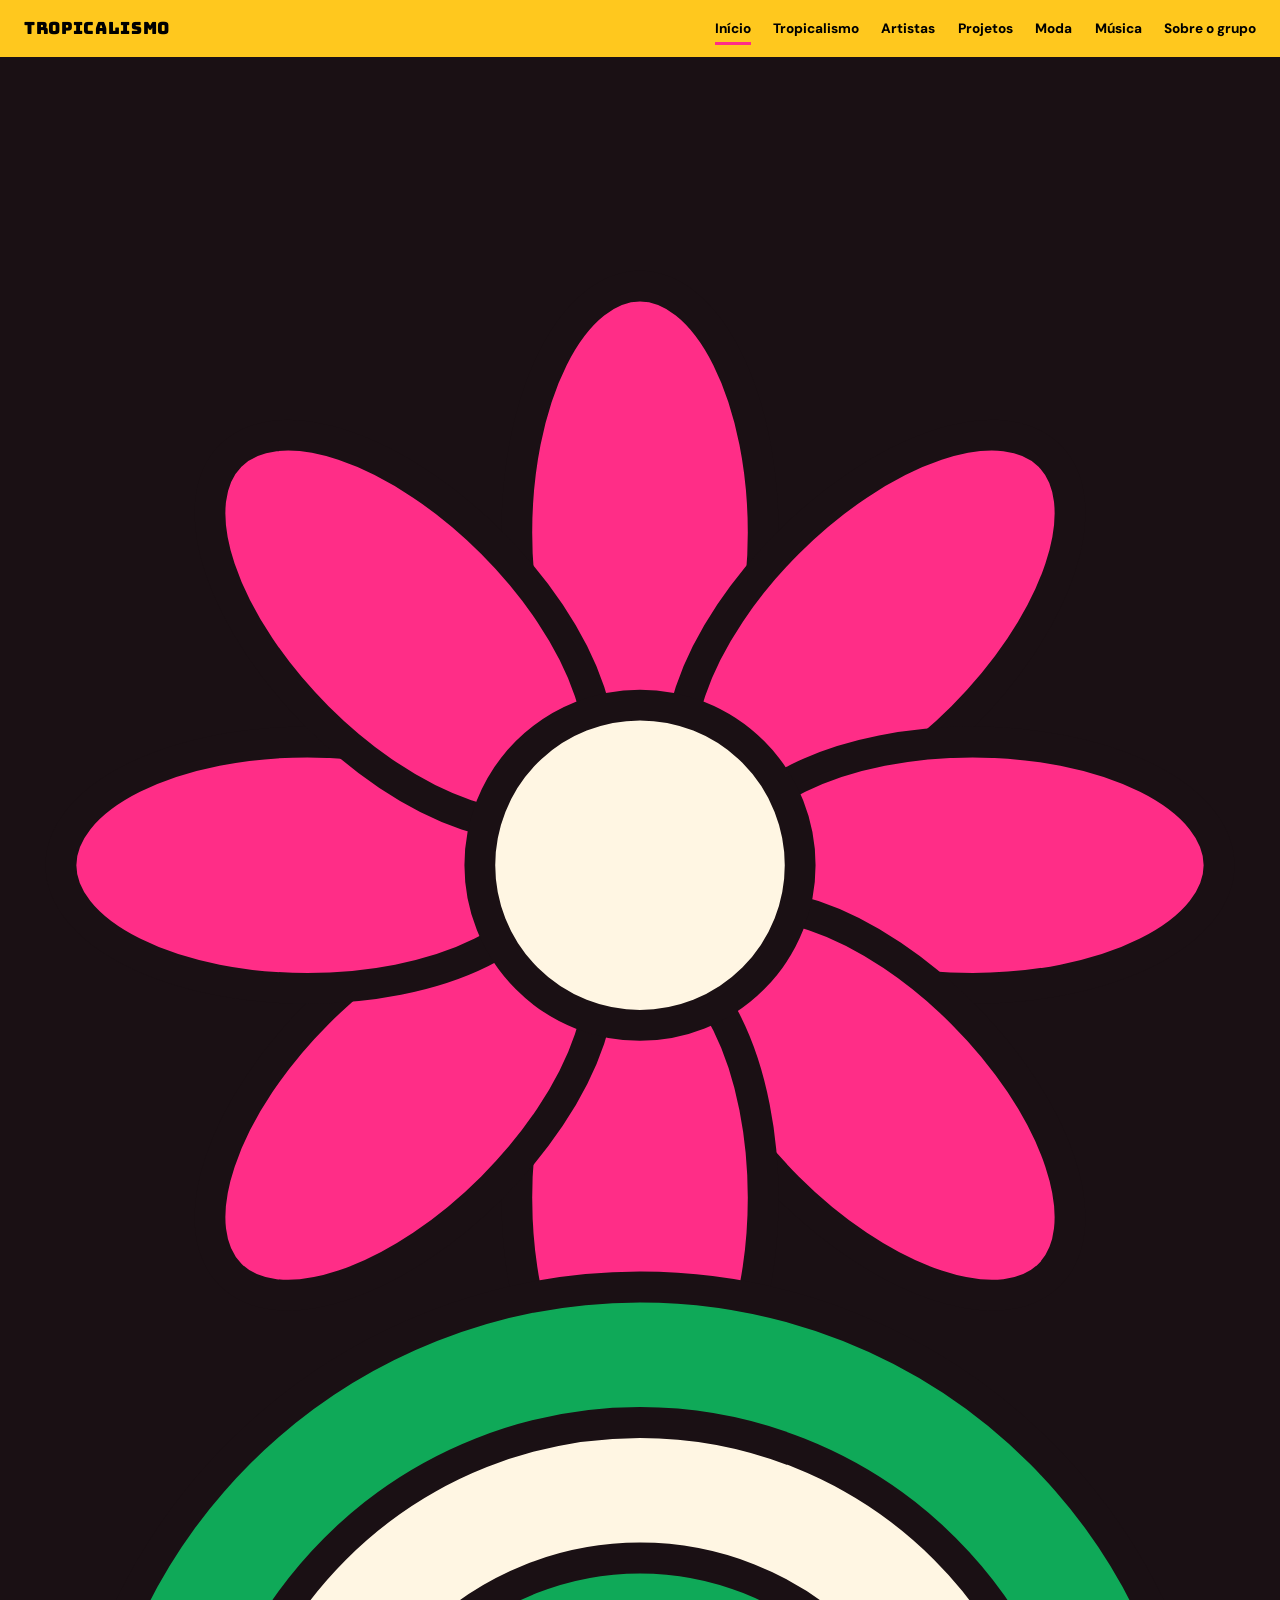
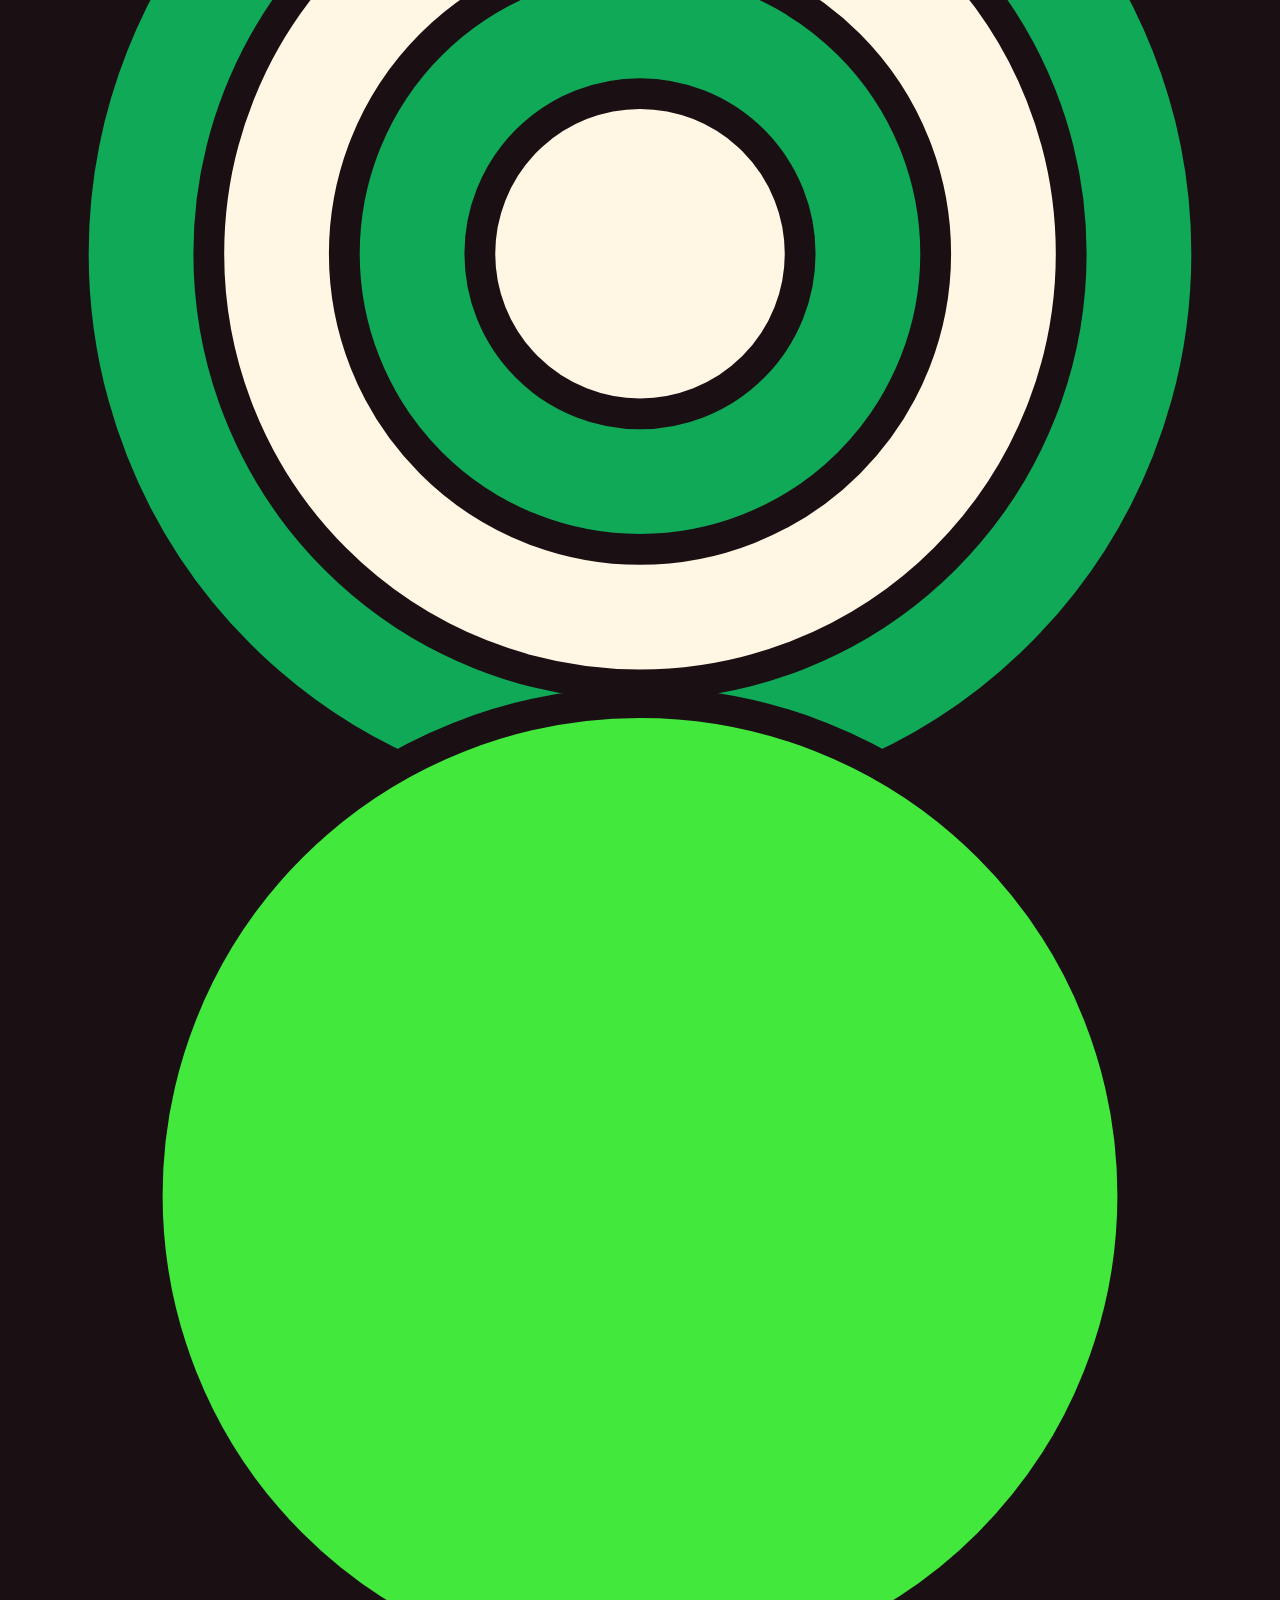
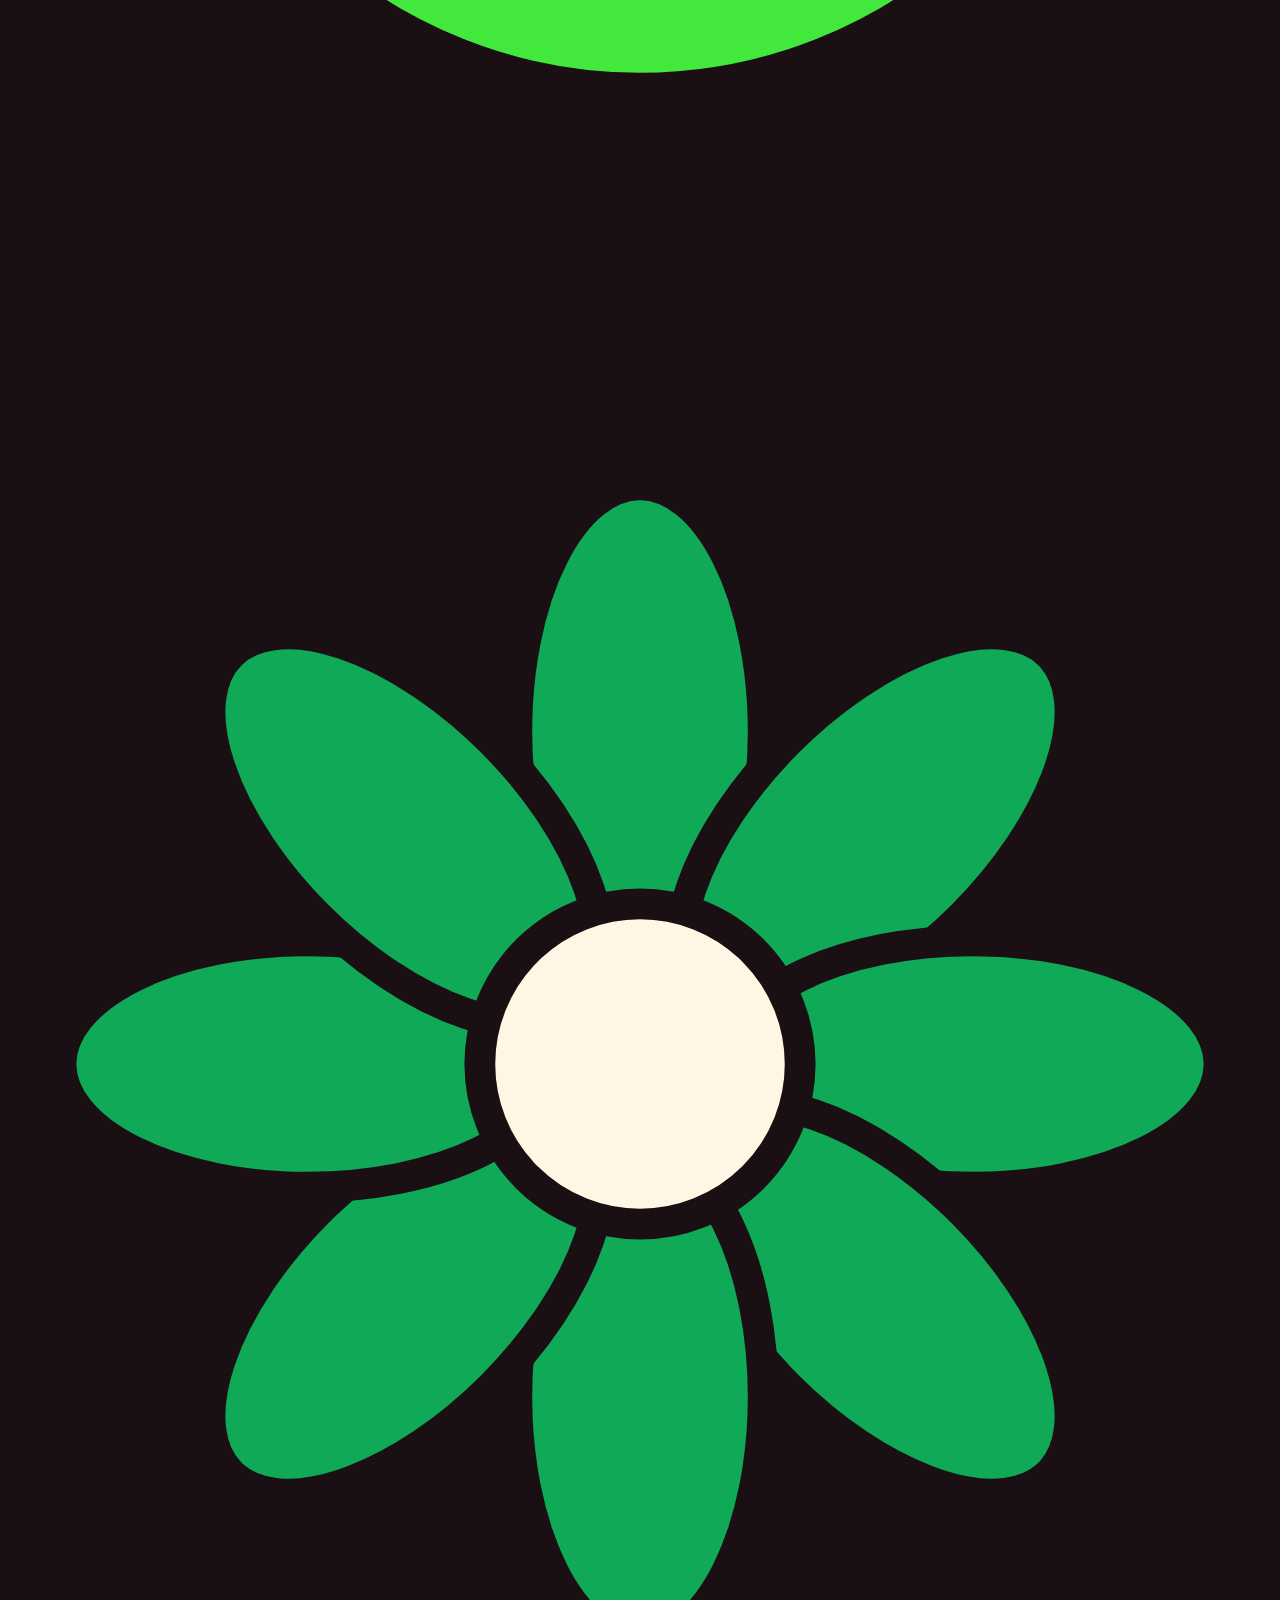
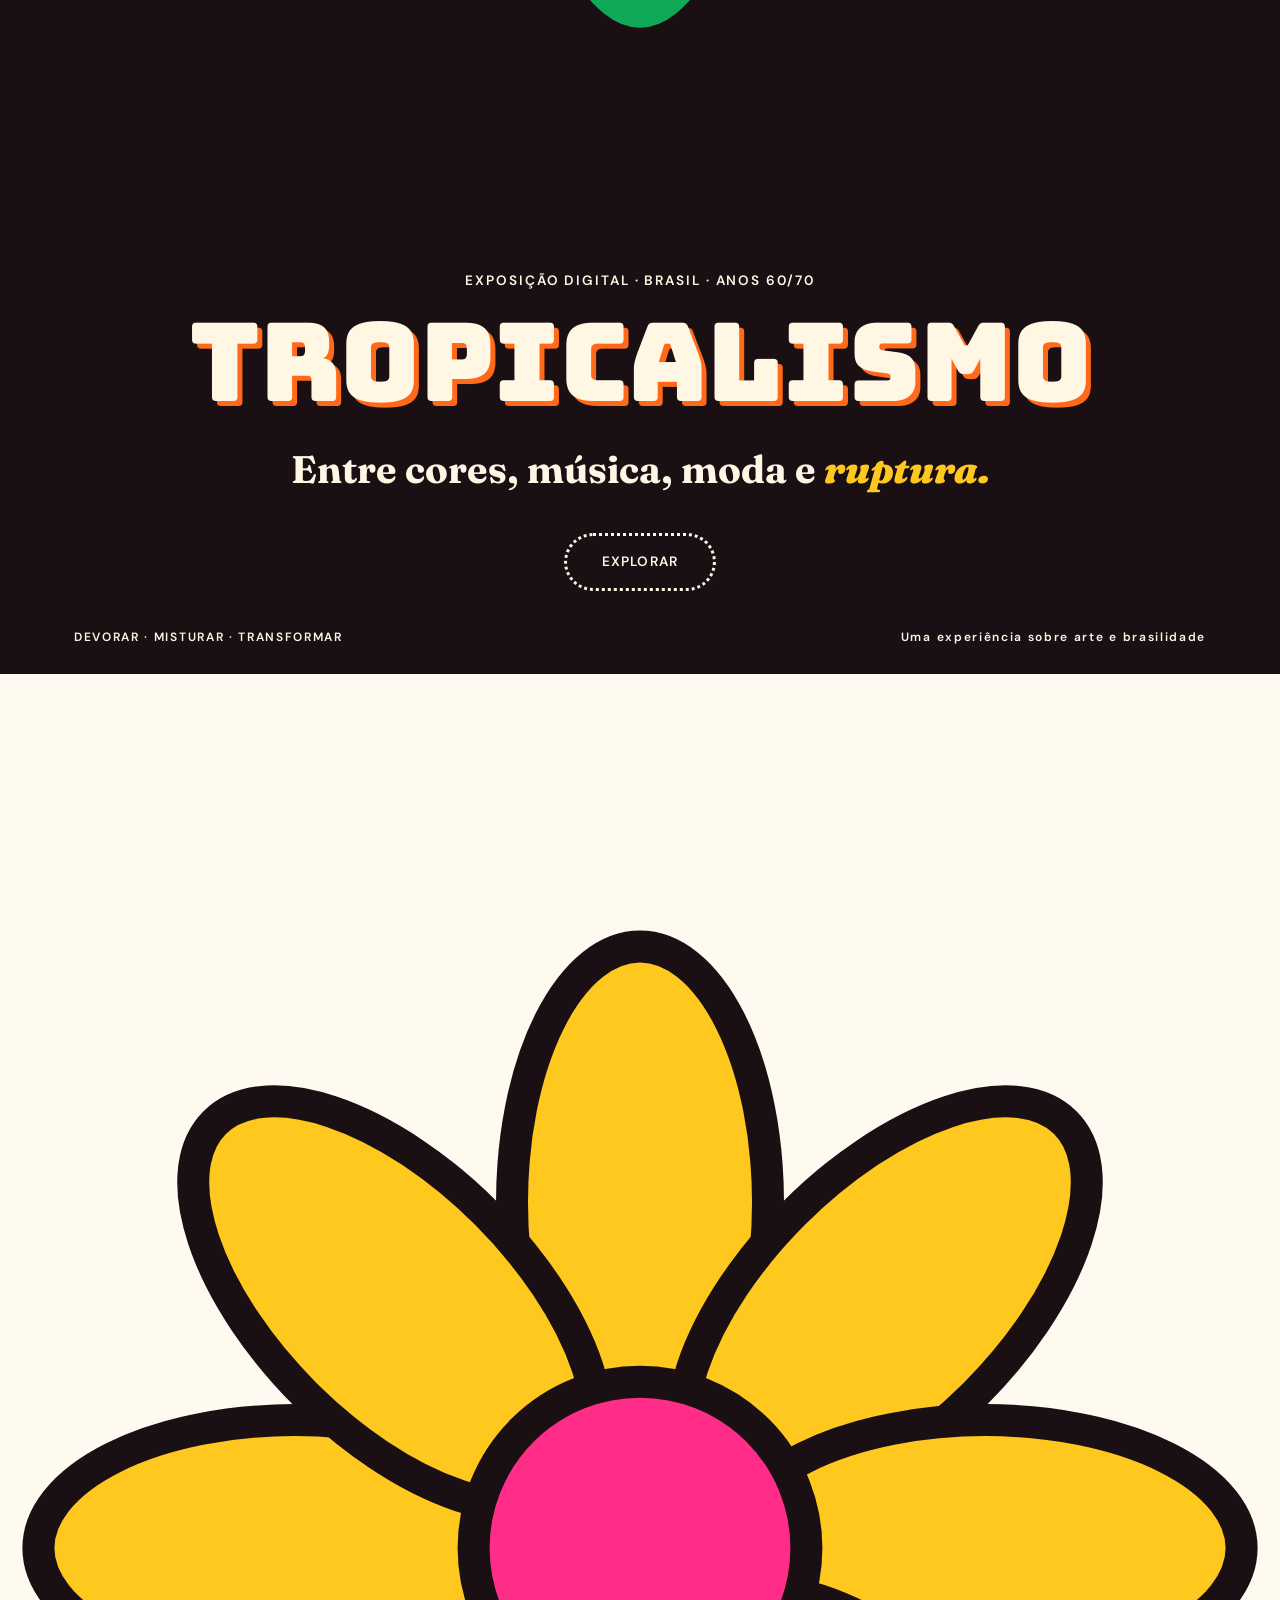
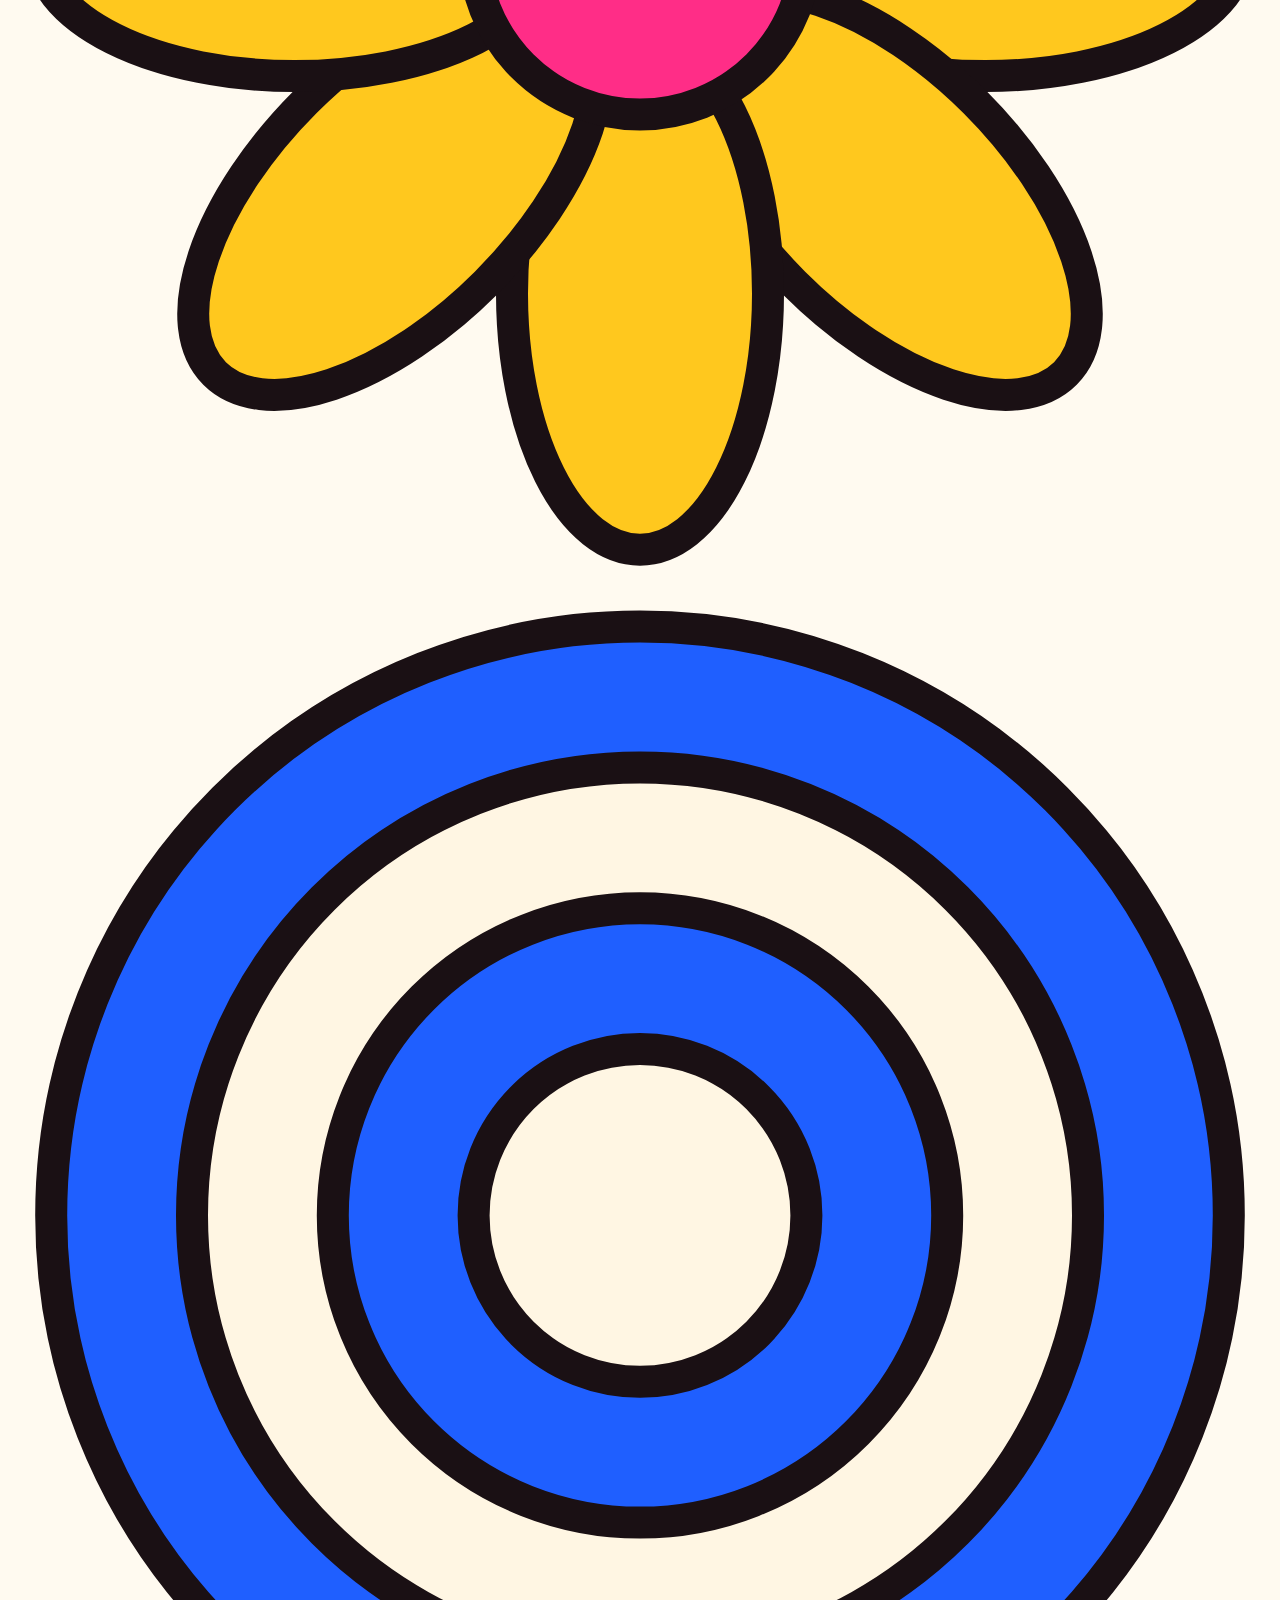
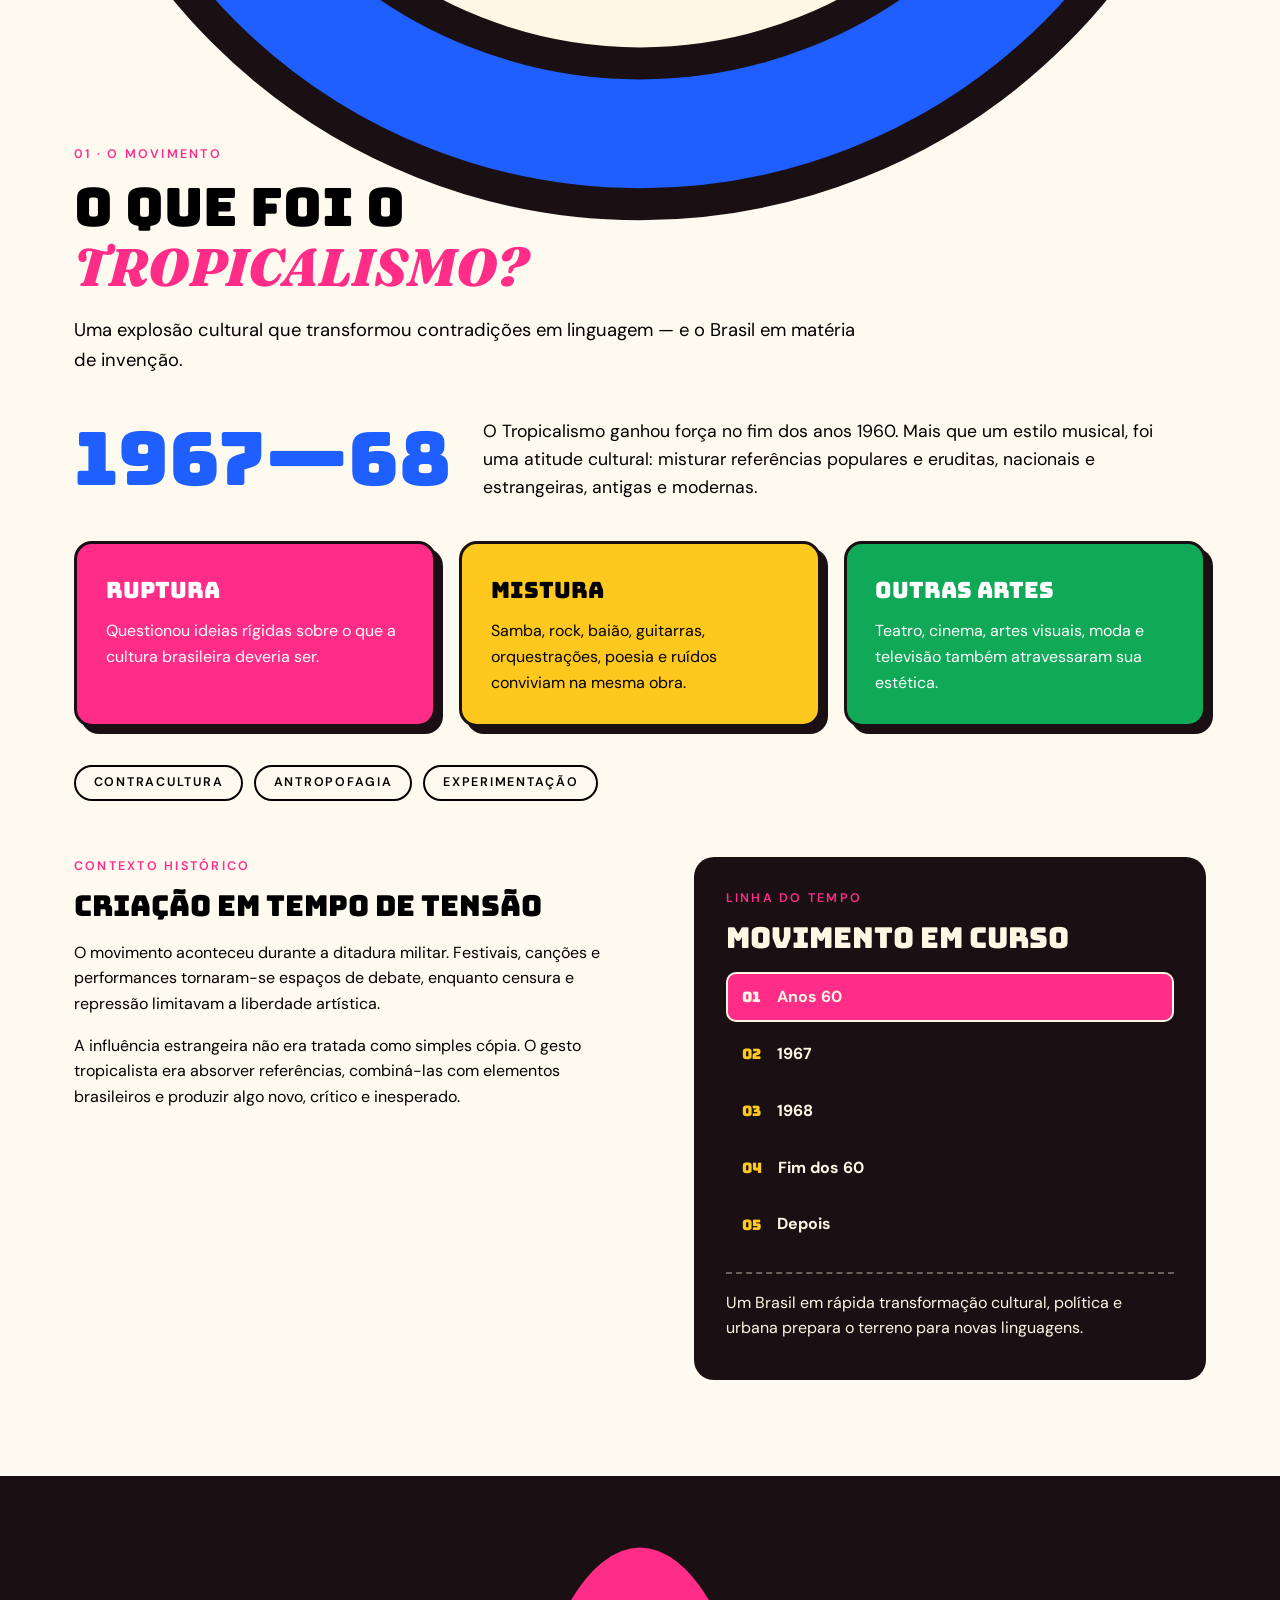
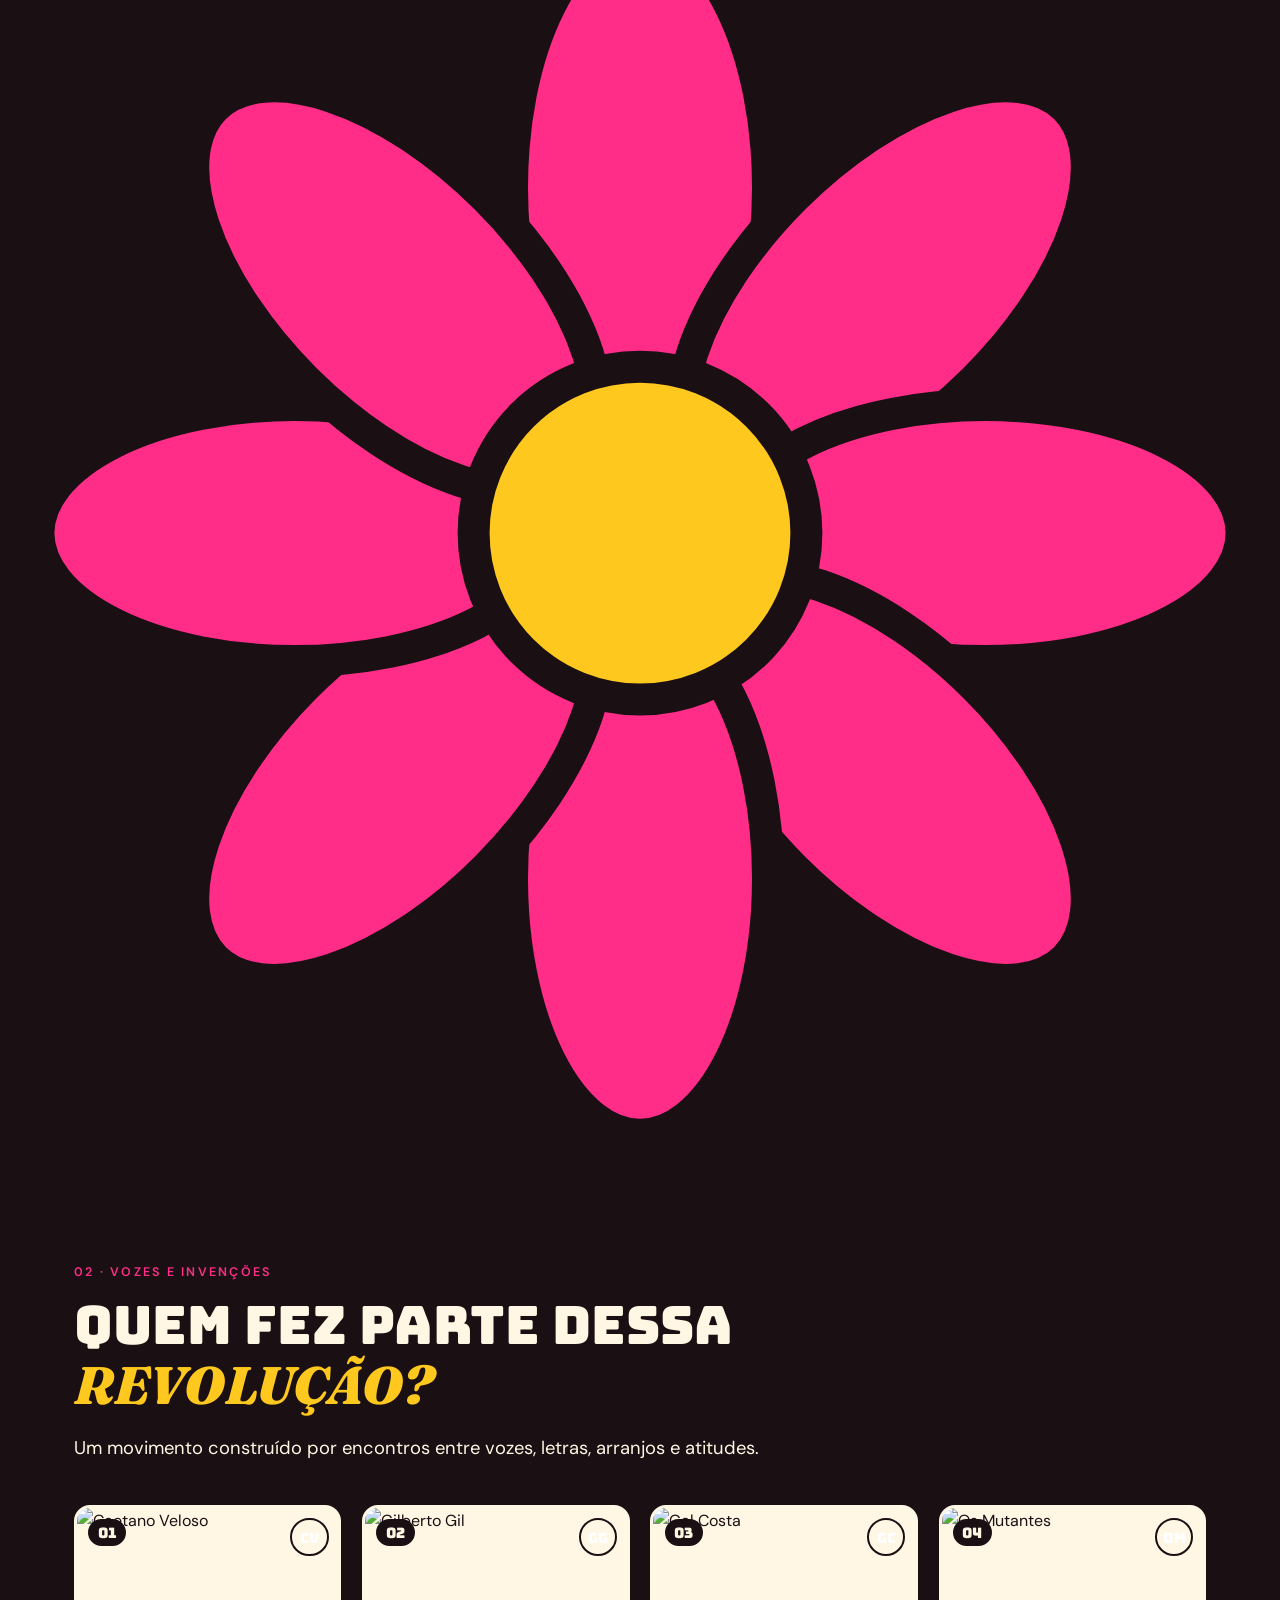
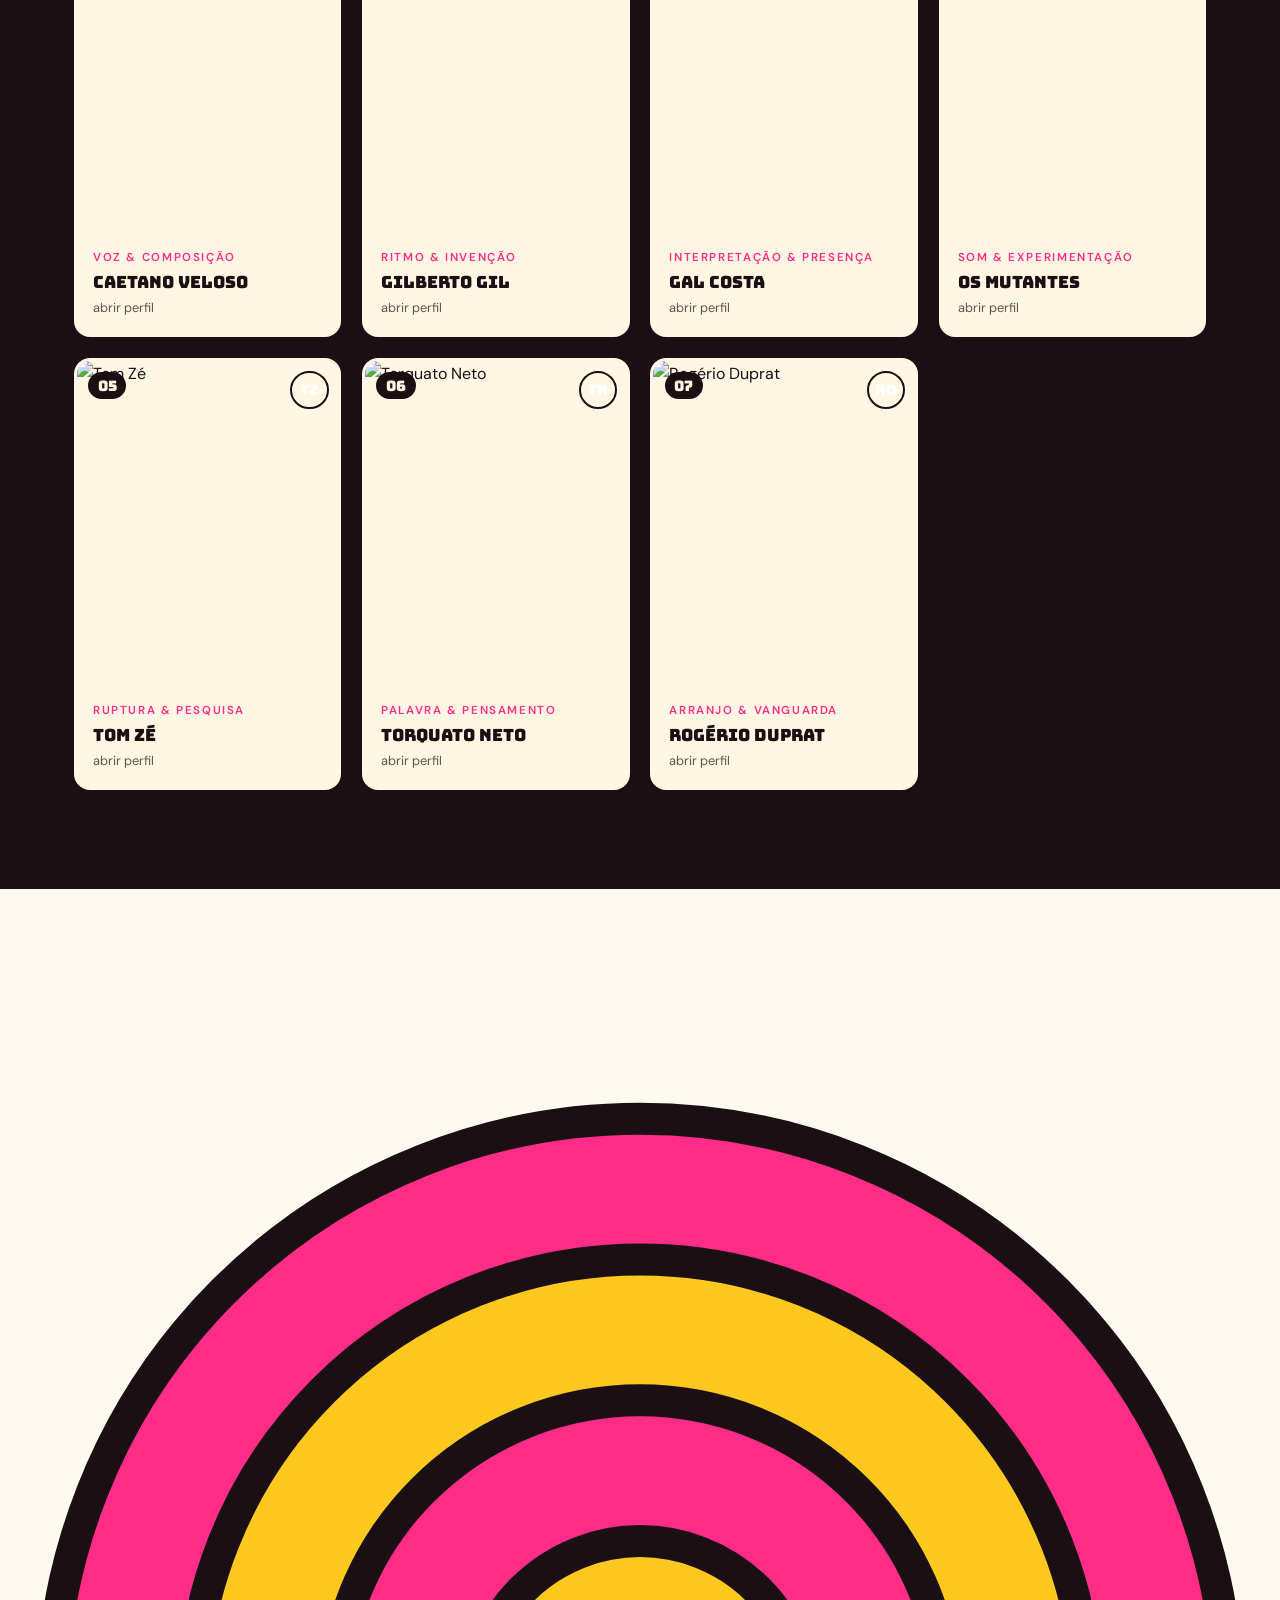
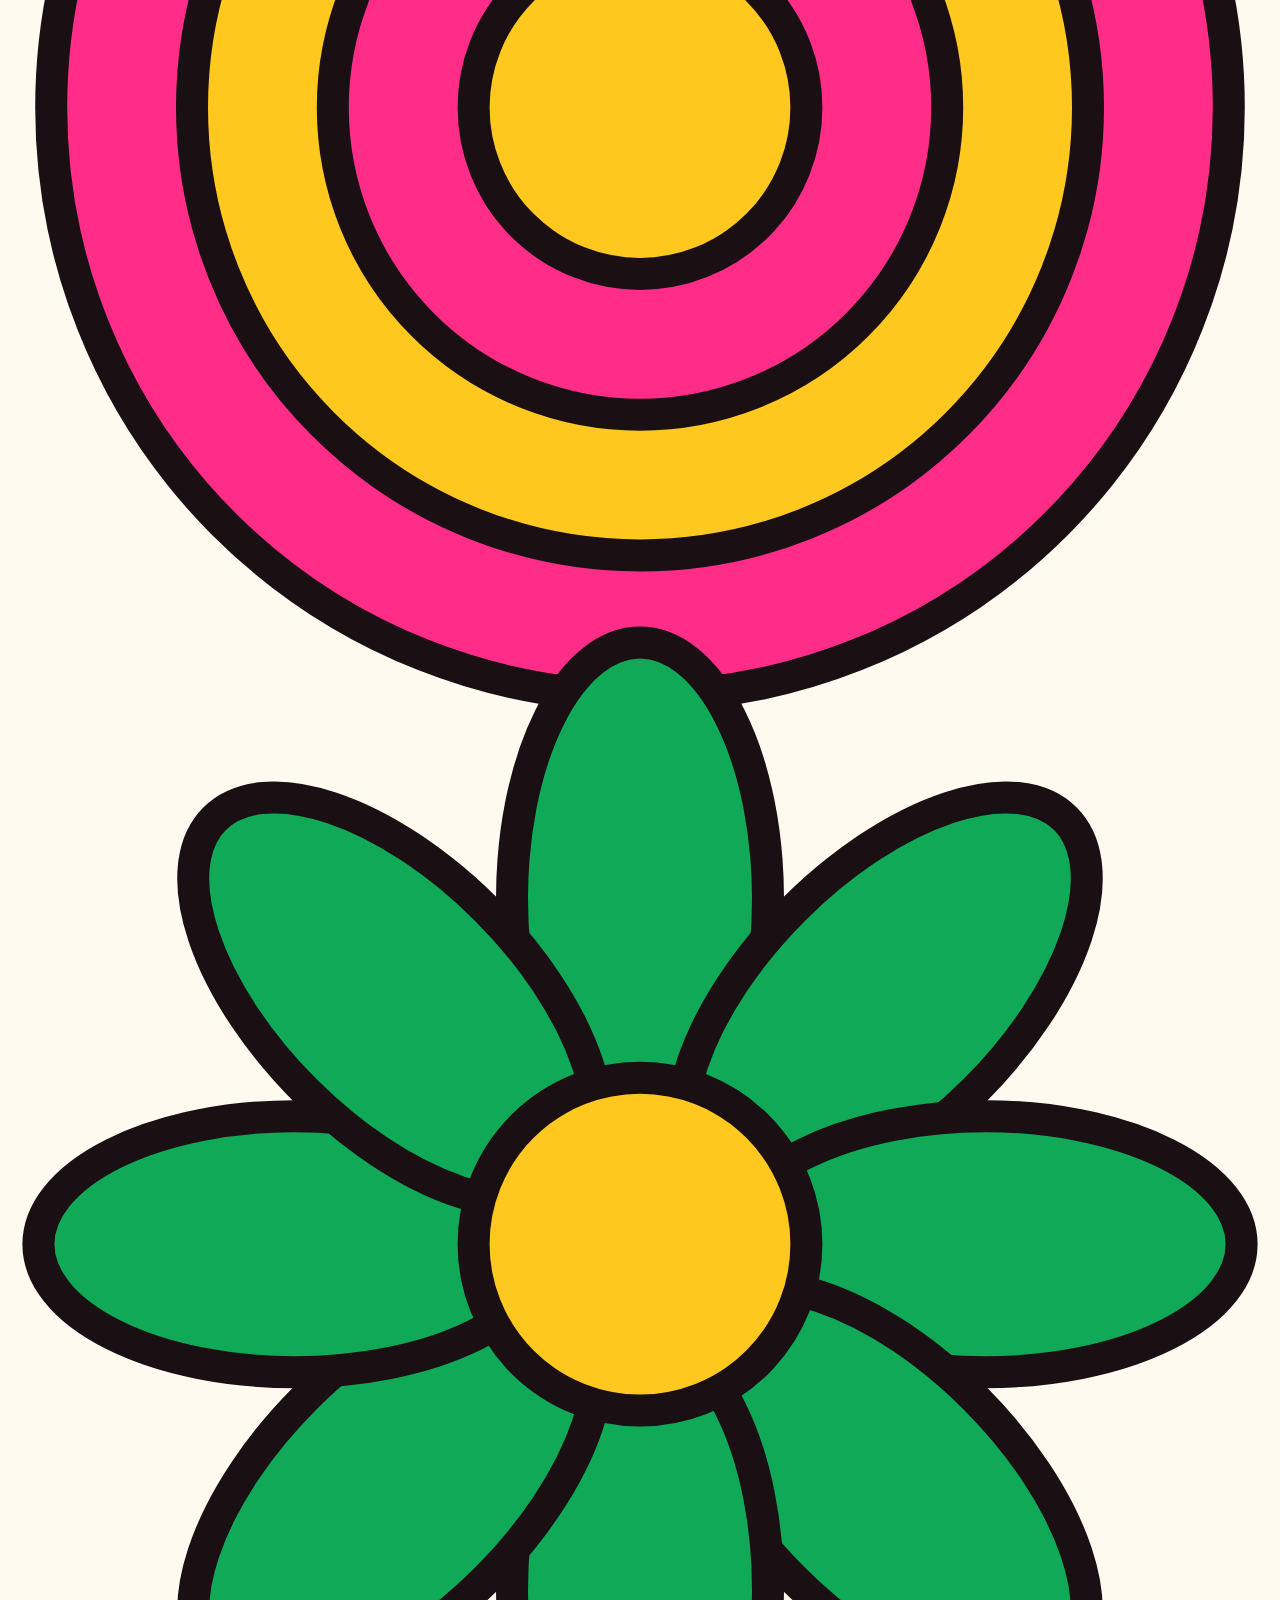
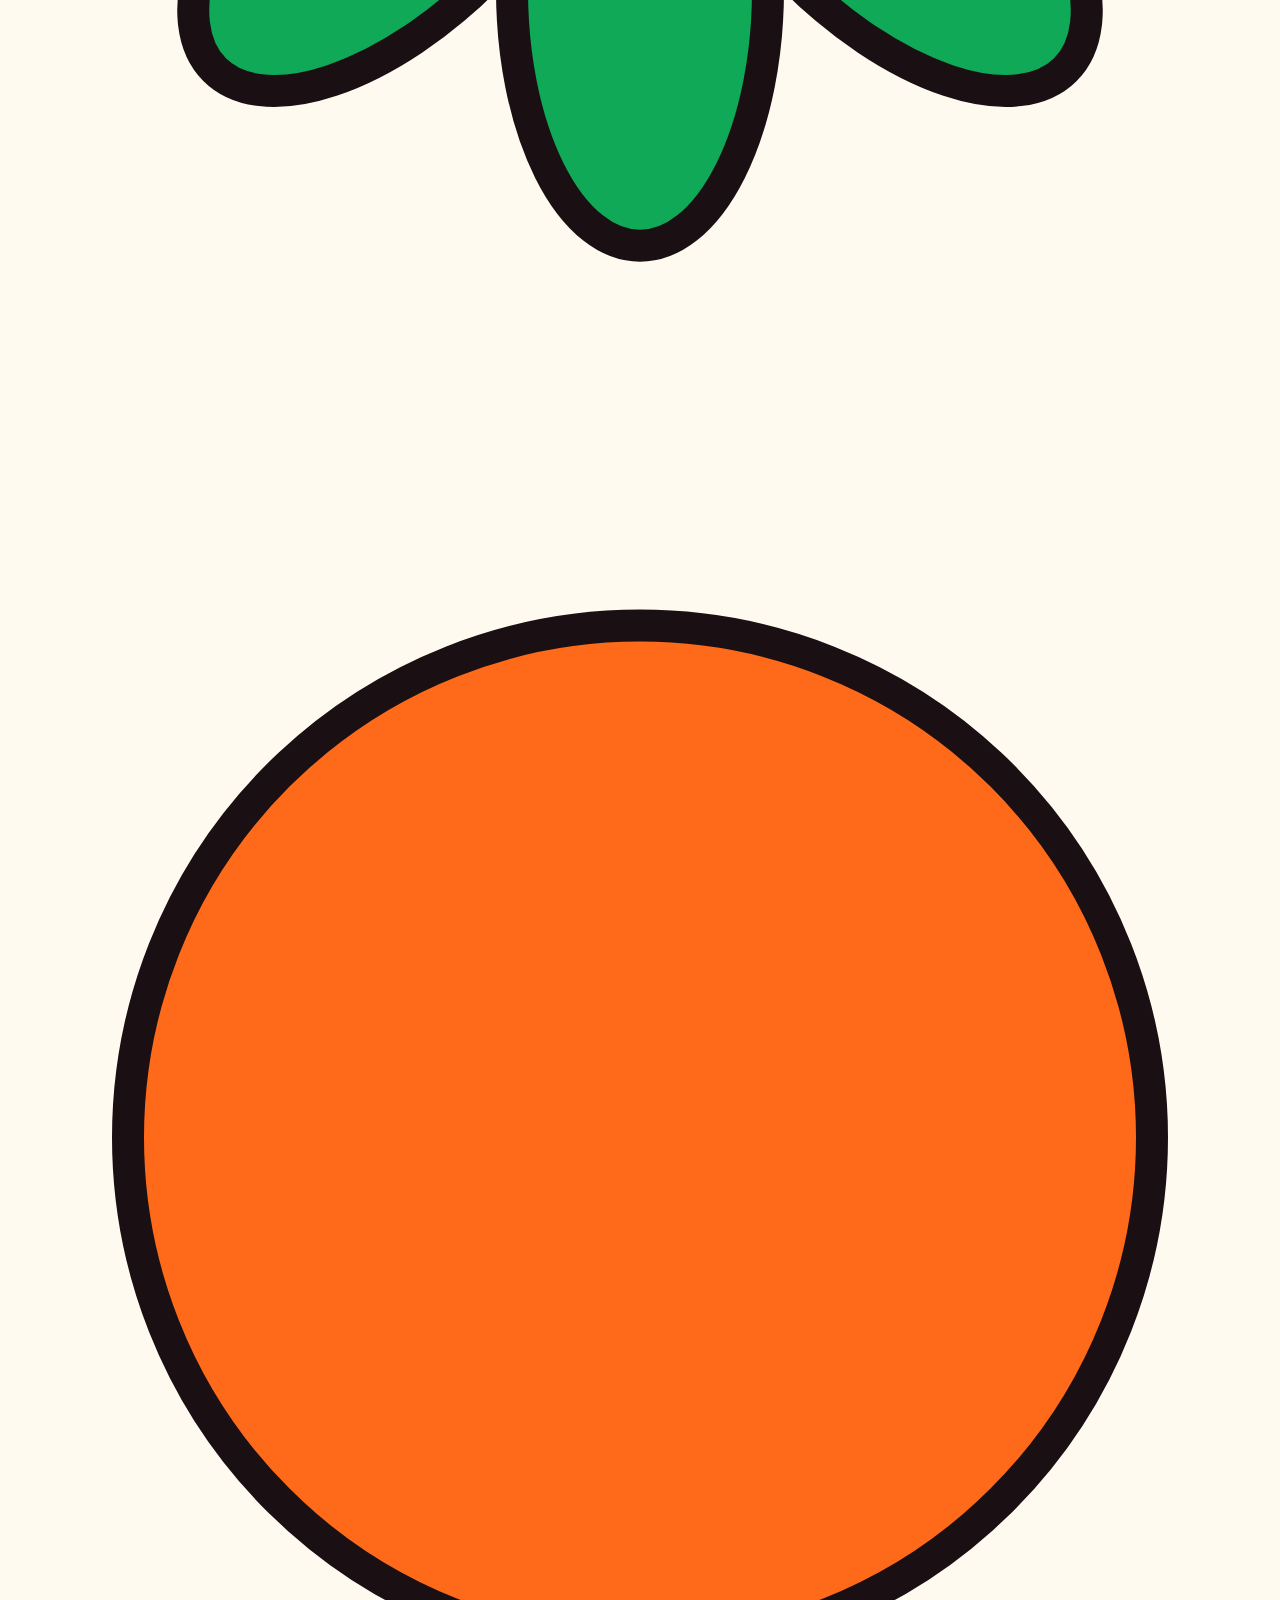
==== index.html @ 10692486 "Alteração na linkagem de pastas" ====
<!DOCTYPE html>
<html lang="pt-BR">

<head>
  <meta charset="UTF-8">
  <meta name="viewport" content="width=device-width, initial-scale=1">
  <title>Tropicalismo | Cor, música, moda e ruptura</title>
  <meta name="author" content="Amanda, Eduardo, Henri, Pedro, Nicolas e Luis">
  <meta name="description"
    content="Exposição digital estudantil sobre o Tropicalismo, seus artistas, contexto, música, moda e legado cultural.">
  <meta property="og:title" content="Tropicalismo | Cor, música, moda e ruptura">
  <meta property="og:description"
    content="Entre na exposição digital sobre a revolução tropicalista e os projetos do grupo.">
  <meta property="og:type" content="website">
  <link rel="preconnect" href="https://fonts.googleapis.com">
  <link rel="preconnect" href="https://fonts.gstatic.com" crossorigin>
  <link
    href="https://fonts.googleapis.com/css2?family=Bungee&family=DM+Sans:wght@400;500;600;700&family=Fraunces:ital,opsz,wght@0,9..144,700;1,9..144,700;1,9..144,900&display=swap"
    rel="stylesheet">
  <link rel="stylesheet" href="./site-tropicalismo/site/style.css">
</head>

<body>
  <a class="skip" href="#conteudo">Pular para o conteúdo</a>

  <header class="nav" id="topo">
    <a class="logo" href="#inicio">TROPICALISMO</a>
    <button class="burger" aria-label="Abrir menu" aria-expanded="false"><span></span><span></span></button>
    <nav class="menu" id="menu">
      <a href="#inicio">Início</a>
      <a href="#tropicalismo">Tropicalismo</a>
      <a href="#artistas">Artistas</a>
      <a href="#projetos">Projetos</a>
      <a href="#moda">Moda</a>
      <a href="#musica">Música</a>
      <a href="#grupo">Sobre o grupo</a>
    </nav>
  </header>

  <main id="conteudo">

    <!-- HERO -->
    <section class="hero" id="inicio">
      <div class="hero-inner">
        <p class="eyebrow">Exposição digital · Brasil · Anos 60/70</p>
        <h1 class="tropicalismo-h">TROPICALISMO</h1>
        <p class="hero-sub">Entre cores, música, moda e <em>ruptura.</em></p>
        <a class="btn" href="#tropicalismo">Explorar</a>
      </div>
      <div class="hero-foot">
        <span>DEVORAR · MISTURAR · TRANSFORMAR</span>
        <span>Uma experiência sobre arte e brasilidade</span>
      </div>
    </section>

    <!-- 01 O MOVIMENTO -->
    <section class="sec" id="tropicalismo">
      <div class="wrap">
        <p class="kicker reveal">01 · O movimento</p>
        <h2 class="reveal">O QUE FOI O <em>TROPICALISMO?</em></h2>
        <p class="lead reveal">Uma explosão cultural que transformou contradições em linguagem — e o Brasil em matéria
          de invenção.</p>

        <div class="intro reveal">
          <div class="year">1967—68</div>
          <p>O Tropicalismo ganhou força no fim dos anos 1960. Mais que um estilo musical, foi uma atitude cultural:
            misturar referências populares e eruditas, nacionais e estrangeiras, antigas e modernas.</p>
        </div>

        <div class="cards3">
          <article class="card c-pink reveal">
            <h3>Ruptura</h3>
            <p>Questionou ideias rígidas sobre o que a cultura brasileira deveria ser.</p>
          </article>
          <article class="card c-yellow reveal">
            <h3>Mistura</h3>
            <p>Samba, rock, baião, guitarras, orquestrações, poesia e ruídos conviviam na mesma obra.</p>
          </article>
          <article class="card c-green reveal">
            <h3>Outras artes</h3>
            <p>Teatro, cinema, artes visuais, moda e televisão também atravessaram sua estética.</p>
          </article>
        </div>

        <div class="tags reveal"><span>CONTRACULTURA</span><span>ANTROPOFAGIA</span><span>EXPERIMENTAÇÃO</span></div>

        <div class="context">
          <div class="reveal">
            <p class="kicker">Contexto histórico</p>
            <h3 class="h3big">Criação em tempo de tensão</h3>
            <p>O movimento aconteceu durante a ditadura militar. Festivais, canções e performances tornaram-se espaços
              de debate, enquanto censura e repressão limitavam a liberdade artística.</p>
            <p>A influência estrangeira não era tratada como simples cópia. O gesto tropicalista era absorver
              referências, combiná-las com elementos brasileiros e produzir algo novo, crítico e inesperado.</p>
          </div>
          <div class="timeline reveal">
            <p class="kicker">Linha do tempo</p>
            <h3 class="h3big">MOVIMENTO EM CURSO</h3>
            <ol class="tl-list" id="tl">
              <li><button class="tl-btn active" data-i="0"><span>01</span><b>Anos 60</b></button></li>
              <li><button class="tl-btn" data-i="1"><span>02</span><b>1967</b></button></li>
              <li><button class="tl-btn" data-i="2"><span>03</span><b>1968</b></button></li>
              <li><button class="tl-btn" data-i="3"><span>04</span><b>Fim dos 60</b></button></li>
              <li><button class="tl-btn" data-i="4"><span>05</span><b>Depois</b></button></li>
            </ol>
            <p class="tl-text" id="tl-text">Um Brasil em rápida transformação cultural, política e urbana prepara o
              terreno para novas linguagens.</p>
          </div>
        </div>
      </div>
    </section>

    <!-- 02 ARTISTAS -->
    <section class="sec dark" id="artistas">
      <div class="wrap">
        <p class="kicker reveal">02 · Vozes e invenções</p>
        <h2 class="reveal">QUEM FEZ PARTE DESSA <em>REVOLUÇÃO?</em></h2>
        <p class="lead reveal">Um movimento construído por encontros entre vozes, letras, arranjos e atitudes.</p>

        <div class="artists">
          <button class="artist reveal" data-nome="Caetano Veloso" data-papel="voz &amp; composição"
            data-img="img/artistas/caetano-veloso.jpg" data-c="c1">
            <span class="num">01</span><img src="img/artistas/caetano-veloso.jpg" alt="Caetano Veloso" loading="lazy">
            <span class="ini">CV</span><em>voz &amp; composição</em><strong>Caetano Veloso</strong><small>abrir
              perfil</small>
          </button>
          <button class="artist reveal" data-nome="Gilberto Gil" data-papel="ritmo &amp; invenção"
            data-img="img/artistas/gilberto-gil.jpg" data-c="c2">
            <span class="num">02</span><img src="img/artistas/gilberto-gil.jpg" alt="Gilberto Gil" loading="lazy">
            <span class="ini">GG</span><em>ritmo &amp; invenção</em><strong>Gilberto Gil</strong><small>abrir
              perfil</small>
          </button>
          <button class="artist reveal" data-nome="Gal Costa" data-papel="interpretação &amp; presença"
            data-img="img/artistas/gal-costa.jpg" data-c="c3">
            <span class="num">03</span><img src="img/artistas/gal-costa.jpg" alt="Gal Costa" loading="lazy">
            <span class="ini">GC</span><em>interpretação &amp; presença</em><strong>Gal Costa</strong><small>abrir
              perfil</small>
          </button>
          <button class="artist reveal" data-nome="Os Mutantes" data-papel="som &amp; experimentação"
            data-img="img/artistas/os-mutantes.jpg" data-c="c4">
            <span class="num">04</span><img src="img/artistas/os-mutantes.jpg" alt="Os Mutantes" loading="lazy">
            <span class="ini">OM</span><em>som &amp; experimentação</em><strong>Os Mutantes</strong><small>abrir
              perfil</small>
          </button>
          <button class="artist reveal" data-nome="Tom Zé" data-papel="ruptura &amp; pesquisa"
            data-img="img/artistas/tom-ze.jpg" data-c="c5">
            <span class="num">05</span><img src="img/artistas/tom-ze.jpg" alt="Tom Zé" loading="lazy">
            <span class="ini">TZ</span><em>ruptura &amp; pesquisa</em><strong>Tom Zé</strong><small>abrir perfil</small>
          </button>
          <button class="artist reveal" data-nome="Torquato Neto" data-papel="palavra &amp; pensamento"
            data-img="img/artistas/torquato-neto.jpg" data-c="c6">
            <span class="num">06</span><img src="img/artistas/torquato-neto.jpg" alt="Torquato Neto" loading="lazy">
            <span class="ini">TN</span><em>palavra &amp; pensamento</em><strong>Torquato Neto</strong><small>abrir
              perfil</small>
          </button>
          <button class="artist reveal" data-nome="Rogério Duprat" data-papel="arranjo &amp; vanguarda"
            data-img="img/artistas/rogerio-duprat.jpg" data-c="c7">
            <span class="num">07</span><img src="img/artistas/rogerio-duprat.jpg" alt="Rogério Duprat" loading="lazy">
            <span class="ini">RD</span><em>arranjo &amp; vanguarda</em><strong>Rogério Duprat</strong><small>abrir
              perfil</small>
          </button>
        </div>
      </div>
    </section>

    <!-- 03 PROJETOS -->
    <section class="sec" id="projetos">
      <div class="wrap">
        <p class="kicker reveal">03 · A exposição continua</p>
        <h2 class="reveal">NOSSOS <em>PROJETOS</em></h2>
        <p class="lead reveal">Quatro caminhos para observar uma época por meio da arquitetura, da música, da moda e do
          design.</p>

        <div class="projects">
          <a class="proj p1 reveal" href="#maquete"><span class="pn">01</span>
            <h3>Maquete</h3>
            <p>Supremo Tribunal Federal</p><span class="go">Explorar <i>+</i></span>
          </a>
          <a class="proj p2 reveal" href="#musica"><span class="pn">02</span>
            <h3>Música</h3>
            <p>O Bêbado e o Equilibrista</p><span class="go">Explorar <i>+</i></span>
          </a>
          <a class="proj p3 reveal" href="#moda"><span class="pn">03</span>
            <h3>Moda</h3>
            <p>3 looks dos anos 60–70</p><span class="go">Explorar <i>+</i></span>
          </a>
          <a class="proj p4 reveal" href="#cartaz"><span class="pn">04</span>
            <h3>Cartaz</h3>
            <p>Pop Art / Tropicália</p><span class="go">Explorar <i>+</i></span>
          </a>
        </div>
      </div>
    </section>

    <!-- 04 MÚSICA -->
    <section class="sec tint" id="musica">
      <div class="wrap">
        <p class="kicker reveal">04 · Música</p>
        <h2 class="reveal">O SOM DE UMA <em>GERAÇÃO</em></h2>
        <p class="lead reveal">A música foi o ponto de encontro mais visível do Tropicalismo. Canções, arranjos,
          performances e programas de televisão transformaram o palco em espaço de experiência.</p>

        <div class="music-grid">
          <div class="reveal">
            <p class="kicker">Projeto do grupo</p>
            <h3 class="h3big">O BÊBADO E O EQUILIBRISTA</h3>
            <p>O grupo irá produzir um clipe da canção. Esta área receberá o vídeo final e os créditos quando a produção
              estiver concluída.</p>
            <span class="badge">● EM PRODUÇÃO</span>
          </div>
          <!-- SUBSTITUIR: troque este bloco por <iframe> ou <video> do clipe final -->
          <div class="video-ph reveal">
            <span class="play">▶</span>
            <small>Vídeo em breve</small>
            <strong>CLIPE EM PRODUÇÃO</strong>
            <span>Área preparada para vídeo ou embed</span>
          </div>
        </div>

        <div class="research">
          <p class="kicker reveal">Pesquisa aberta</p>
          <h3 class="h3big reveal">MARCAS CULTURAIS DA ÉPOCA</h3>
          <p class="lead reveal">Aspectos que ajudam a ler o período para além de uma única obra.</p>
          <div class="marks">
            <div class="mark reveal">
              <h4>Música</h4>
              <p>Misturas sonoras, guitarra elétrica, ritmos brasileiros e arranjos experimentais.</p>
            </div>
            <div class="mark reveal">
              <h4>Moda</h4>
              <p>Cores fortes, estampas, atitude cênica e roupas como linguagem de transformação.</p>
            </div>
            <div class="mark reveal">
              <h4>Comportamento</h4>
              <p>Juventude, contracultura e contestação de hábitos e convenções.</p>
            </div>
            <div class="mark reveal">
              <h4>Televisão</h4>
              <p>Festivais televisionados ampliaram debates e levaram performances a públicos diversos.</p>
            </div>
            <div class="mark reveal">
              <h4>Arte</h4>
              <p>Diálogo com Pop Art, concretismo, cinema, teatro, poesia e cultura popular.</p>
            </div>
            <div class="mark reveal">
              <h4>Cultura</h4>
              <p>Convivência entre referências locais e estrangeiras, sem buscar uma ideia única de Brasil.</p>
            </div>
            <div class="mark reveal">
              <h4>Contexto</h4>
              <p>Ditadura militar, censura e disputas sobre identidade cultural atravessaram o período.</p>
            </div>
          </div>
        </div>
      </div>
    </section>

    <!-- 05 MAQUETE -->
    <section class="sec" id="maquete">
      <div class="wrap">
        <p class="kicker reveal">05 · Arquitetura em miniatura</p>
        <h2 class="reveal">MAQUETE — <em>SUPREMO TRIBUNAL FEDERAL</em></h2>
        <p class="lead reveal">O grupo está desenvolvendo uma maquete iluminada do STF, com informações sobre
          localização, imagem original, inauguração, autoria e o edifício.</p>
        <!-- SUBSTITUIR: troque o bloco abaixo por <img src="img/maquete.jpg" alt="Maquete do STF"> -->
        <div class="ph ph-wide reveal">
          <small>Imagem do projeto em breve</small>
          <strong>MAQUETE EM PRODUÇÃO</strong>
          <span>A fotografia final ocupará este espaço</span>
        </div>
      </div>
    </section>

    <!-- 06 MODA -->
    <section class="sec dark" id="moda">
      <div class="wrap">
        <p class="kicker reveal">06 · Moda</p>
        <h2 class="reveal">VESTIR <em>UMA ÉPOCA</em></h2>
        <p class="lead reveal">Três looks irão traduzir referências das décadas de 1960 e 1970 por meio de cores,
          formas, estampas e acessórios. Pelo menos uma criação será feminina.</p>

        <div class="looks">
          <!-- SUBSTITUIR: foto, década, inspiração e elementos de cada look -->
          <article class="look reveal">
            <div class="ph ph-tall"><strong>FOTO DO LOOK<br>EM BREVE</strong></div>
            <div class="look-head">
              <h3>LOOK 01</h3><span class="badge sm">EM PRODUÇÃO</span>
            </div>
            <dl>
              <dt>Década</dt>
              <dd>Em breve</dd>
              <dt>Inspiração</dt>
              <dd>Em breve</dd>
              <dt>Elementos</dt>
              <dd>Em breve</dd>
            </dl>
          </article>
          <article class="look reveal">
            <div class="ph ph-tall"><strong>FOTO DO LOOK<br>EM BREVE</strong></div>
            <div class="look-head">
              <h3>LOOK 02</h3><span class="badge sm">EM PRODUÇÃO</span>
            </div>
            <dl>
              <dt>Década</dt>
              <dd>Em breve</dd>
              <dt>Inspiração</dt>
              <dd>Em breve</dd>
              <dt>Elementos</dt>
              <dd>Em breve</dd>
            </dl>
          </article>
          <article class="look reveal">
            <div class="ph ph-tall"><strong>FOTO DO LOOK<br>EM BREVE</strong></div>
            <div class="look-head">
              <h3>LOOK 03</h3><span class="badge sm">EM PRODUÇÃO</span>
            </div>
            <dl>
              <dt>Década</dt>
              <dd>Em breve</dd>
              <dt>Inspiração</dt>
              <dd>Em breve</dd>
              <dt>Elementos</dt>
              <dd>Em breve</dd>
            </dl>
          </article>
        </div>
      </div>
    </section>

    <!-- 07 CARTAZ -->
    <section class="sec" id="cartaz">
      <div class="wrap poster-grid">
        <div>
          <p class="kicker reveal">07 · Cartaz A3</p>
          <h2 class="reveal">UMA IMAGEM DE <em>UMA ÉPOCA</em></h2>
          <p class="lead reveal">O cartaz poderá reunir Pop Art, referências da Tropicália, psicodelia, colagem, cores
            fortes, flores e padrões. O resultado final será inserido aqui.</p>
          <div class="tags reveal"><span>POP ART</span><span>COLAGEM</span><span>PSICODELIA</span></div>
        </div>
        <!-- SUBSTITUIR: troque por <img src="img/cartaz.jpg" alt="Cartaz A3"> -->
        <div class="poster-ph reveal">
          <small>CARTAZ A3</small>
          <strong>EM<br>PRODUÇÃO</strong>
          <span>Imagem do projeto em breve</span>
        </div>
      </div>
    </section>

    <!-- 08 GRUPO -->
    <section class="sec tint" id="grupo">
      <div class="wrap">
        <p class="kicker reveal">08 · O grupo</p>
        <h2 class="reveal">QUEM ESTÁ POR <em>TRÁS DISSO?</em></h2>
        <p class="lead reveal">Seis estudantes, diferentes frentes e um projeto em construção.</p>

        <div class="team">
          <article class="member reveal">
            <div class="photo"><img src="img/grupo/amanda.jpg" alt="Amanda Rothmann" loading="lazy"></div>
            <span class="mn">01</span>
            <h3>Amanda Rothmann</h3>
            <p>Função no projeto — em breve</p>
          </article>
          <article class="member reveal">
            <div class="photo"><img src="img/grupo/eduardo.jpg" alt="Eduardo Bassani" loading="lazy"></div>
            <span class="mn">02</span>
            <h3>Eduardo Bassani</h3>
            <p>Função no projeto — em breve</p>
          </article>
          <article class="member reveal">
            <div class="photo"><img src="img/grupo/henri.jpg" alt="Henri Toyonari" loading="lazy"></div>
            <span class="mn">03</span>
            <h3>Henri Toyonari</h3>
            <p>Função no projeto — em breve</p>
          </article>
          <article class="member reveal">
            <div class="photo"><img src="img/grupo/pedro.jpg" alt="Pedro Menezes" loading="lazy"></div>
            <span class="mn">04</span>
            <h3>Pedro Menezes</h3>
            <p>Função no projeto — em breve</p>
          </article>
          <article class="member reveal">
            <!-- SUBSTITUIR: adicione img/grupo/nicolas.jpg quando tiver a foto -->
            <div class="photo empty"><span>FOTO EM BREVE</span></div>
            <span class="mn">05</span>
            <h3>Nicolas Ribeiro</h3>
            <p>Função no projeto — em breve</p>
          </article>
          <article class="member reveal">
            <div class="photo"><img src="img/grupo/luis.jpg" alt="Luis Henrique" loading="lazy"></div>
            <span class="mn">06</span>
            <h3>Luis Henrique</h3>
            <p>Função no projeto — em breve</p>
          </article>
        </div>
      </div>
    </section>
  </main>

  <footer class="footer">
    <div class="wrap foot-grid">
      <div>
        <div class="logo big">TROPICALISMO</div>
        <p>Um projeto por Amanda, Eduardo, Henri, Luis, Nicolas e Pedro.</p>
        <p class="motto">Onde há mistura, há movimento.</p>
      </div>
      <nav class="foot-nav">
        <a href="#inicio">Início</a><a href="#tropicalismo">Tropicalismo</a><a href="#artistas">Artistas</a>
        <a href="#projetos">Projetos</a><a href="#moda">Moda</a><a href="#musica">Música</a>
      </nav>
    </div>
    <div class="wrap foot-bottom"><span>Exposição digital · 2026</span><a href="#inicio">Voltar ao topo ↑</a></div>
  </footer>

  <!-- Modal de artista -->
  <div class="modal" id="modal" aria-hidden="true">
    <div class="modal-box" role="dialog" aria-modal="true" aria-labelledby="m-nome">
      <button class="modal-x" id="modal-x" aria-label="Fechar">×</button>
      <img id="m-img" src="" alt="">
      <div class="modal-info">
        <small id="m-papel"></small>
        <h3 id="m-nome"></h3>
        <span class="m-meta" id="m-meta"></span>
        <div id="m-bio"></div>
        <p class="m-label">Para ouvir</p>
        <ul class="m-works" id="m-works"></ul>
      </div>
    </div>
  </div>

  <script src="./site-tropicalismo/site/script.js"></script>
</body>

</html>
---- site-tropicalismo/site/style.css ----
:root {
  --ink: #1a1014;
  --cream: #fff6e3;
  --paper: #fffaf0;
  --pink: #ff2d87;
  --yellow: #ffc81e;
  --green: #0fa958;
  --blue: #1f5fff;
  --orange: #ff6a1a;
  --purple: #7a2cff;
  --f-display: 'Bungee', sans-serif;
  --f-serif: 'Fraunces', serif;
  --f-body: 'DM Sans', sans-serif;
}

* {
  box-sizing: border-box;
  margin: 0;
  padding: 0;
}

html {
  scroll-behavior: smooth;
  scroll-padding-top: 72px;
}

body {
  width: 100%;
  font-family: var(--f-body);
  background: var(--paper);
  line-height: 1.6;
  -webkit-font-smoothing: antialiased;
  overflow-x: hidden;
}

img {
  max-width: 100%;
  display: block;
}

a {
  color: inherit;
  text-decoration: none;
}

button {
  font: inherit;
  color: inherit;
  cursor: pointer;
  border: 0;
  background: none;
}

.skip {
  position: absolute;
  left: -999px;
  top: 0;
  background: var(--ink);
  color: #fff;
  padding: .6rem 1rem;
  z-index: 200;
}

.skip:focus {
  left: 0;
}

.wrap {
  max-width: 1180px;
  margin: 0 auto;
  padding: 0 1.5rem;
}

/* NAV */
.nav {
  position: fixed;
  inset: 0 0 auto 0;
  z-index: 100;
  display: flex;
  align-items: center;
  justify-content: space-between;
  padding: .9rem 1.5rem;
  background: var(--yellow);
  backdrop-filter: blur(10px);
  border-bottom: 2px solid var(--ink);
}

.logo {
  font-family: var(--f-display);
  letter-spacing: .04em;
  font-size: 1.05rem;
}

.menu {
  display: flex;
  gap: 1.4rem;
}

.menu a {
  font-size: .85rem;
  font-weight: 800;
  position: relative;
  padding: .2rem 0;
}

.menu a::after {
  content: "";
  position: absolute;
  left: 0;
  bottom: -2px;
  height: 3px;
  width: 0;
  background: var(--pink);
  transition: width .25s;
}

.menu a:hover::after,
.menu a.on::after {
  width: 100%;
}

.burger {
  display: none;
  width: 40px;
  height: 40px;
  flex-direction: column;
  justify-content: center;
  gap: 6px;
  align-items: center;
}

.burger span {
  width: 24px;
  height: 3px;
  background: var(--ink);
  transition: transform .25s;
}

.burger[aria-expanded="true"] span:first-child {
  transform: translateY(4.5px) rotate(45deg);
}

.burger[aria-expanded="true"] span:last-child {
  transform: translateY(-4.5px) rotate(-45deg);
}

/* HERO */
.hero {
  position: relative;
  min-height: 100vh;
  display: flex;
  flex-direction: column;
  justify-content: center;
  text-align: center;
  padding: 7rem 1.5rem 5rem;
  background: var(--ink);
  overflow: hidden;
  border-bottom: 3px solid var(--ink);
}

.hero-inner {
  position: relative;
  max-width: 1180px;
  margin: 0 auto;
  width: 100%;
}

.eyebrow {
  font-weight: 600;
  font-size: .85rem;
  color: var(--cream);
  letter-spacing: .14em;
  text-transform: uppercase;
  margin-bottom: 1rem;
}

.hero h1 {
  font-family: var(--f-display);
  font-weight: 400;
  font-size: clamp(2.2rem, 8.5vw, 8.6rem);
  color: var(--cream);
  line-height: 1;
  letter-spacing: 0;
  text-shadow: 5px 5px 0 var(--orange);
}

.hero-sub {
  font-family: var(--f-serif);
  font-size: clamp(1.4rem, 3.4vw, 2.4rem);
  font-weight: 700;
  color: var(--cream);
  margin: 1.4rem 0 2rem;
}

.hero-sub em,
h2 em {
  font-style: italic;
  font-weight: 900;
  color: var(--yellow);
}

.btn {
  display: inline-block;
  border-style: dotted;
  color: var(--cream);
  padding: .95rem 2.2rem;
  border-radius: 999px;
  font-weight: 600;
  letter-spacing: .08em;
  text-transform: uppercase;
  font-size: .85rem;
  transition: transform .2s, box-shadow .2s;
}

.btn:hover {
  transform: translate(3px, 3px);
  box-shadow: 2px 2px 0 var(--pink);
}

.hero-foot {
  position: absolute;
  left: 0;
  right: 0;
  bottom: 1.5rem;
  padding: 0 1.5rem;
  display: flex;
  justify-content: space-between;
  gap: 1rem;
  flex-wrap: wrap;
  font-size: .75rem;
  color: var(--cream);
  letter-spacing: .14em;
  font-weight: 600;
  max-width: 1180px;
  margin: 0 auto;
}

/* SECTIONS */
.sec {
  padding: 6rem 0;
  border-bottom: 3px solid var(--ink);
}

.sec.dark {
  background: var(--ink);
  color: var(--cream);
}

.sec.tint {
  background: var(--cream);
}

.kicker {
  font-size: .78rem;
  letter-spacing: .18em;
  text-transform: uppercase;
  font-weight: 600;
  color: var(--pink);
  margin-bottom: .8rem;
}

h2 {
  font-family: var(--f-display);
  font-weight: 400;
  font-size: clamp(1.7rem, 4.4vw, 3.3rem);
  line-height: 1.12;
  letter-spacing: 0;
  max-width: 20ch;
}

h2 em {
  font-family: var(--f-serif);
  text-transform: none;
  color: var(--pink);
}

.dark h2 em {
  color: var(--yellow);
}

.lead {
  font-size: 1.15rem;
  max-width: 62ch;
  margin: 1.2rem 0 2.6rem;
  opacity: .85;
}

.h3big {
  font-family: var(--f-display);
  font-weight: 400;
  font-size: clamp(1.3rem, 2.6vw, 1.8rem);
  line-height: 1.2;
  margin-bottom: 1rem;
}

/* 01 */
.intro {
  display: grid;
  grid-template-columns: auto 1fr;
  gap: 2rem;
  align-items: center;
  margin-bottom: 2.5rem;
}

.year {
  font-family: var(--f-display);
  font-size: clamp(2.2rem, 6.5vw, 4.6rem);
  line-height: 1;
  color: var(--blue);
  -webkit-text-stroke: 0;
}

.intro p {
  font-size: 1.1rem;
  max-width: 58ch;
}

.cards3 {
  display: grid;
  grid-template-columns: repeat(3, 1fr);
  gap: 1.4rem;
}

.card {
  border: 3px solid var(--ink);
  border-radius: 18px;
  padding: 1.8rem;
  box-shadow: 7px 7px 0 var(--ink);
  transition: transform .2s;
}

.card:hover {
  transform: translateY(-5px) rotate(-.6deg);
}

.card h3 {
  font-family: var(--f-display);
  font-weight: 400;
  font-size: 1.4rem;
  margin-bottom: .6rem;
}

.c-pink {
  background: var(--pink);
  color: #fff;
}

.c-yellow {
  background: var(--yellow);
}

.c-green {
  background: var(--green);
  color: #fff;
}

.tags {
  display: flex;
  flex-wrap: wrap;
  gap: .7rem;
  margin: 2.4rem 0;
}

.tags span {
  border: 2px solid currentColor;
  border-radius: 999px;
  padding: .35rem 1.1rem;
  font-size: .78rem;
  font-weight: 600;
  letter-spacing: .14em;
}

.context {
  display: grid;
  grid-template-columns: 1.1fr 1fr;
  gap: 3.5rem;
  margin-top: 3.5rem
}

.context p+p {
  margin-top: 1rem
}

.timeline {
  background: var(--ink);
  color: var(--cream);
  border-radius: 20px;
  padding: 2rem;
  height: fit-content
}

.tl-list {
  list-style: none;
  display: flex;
  flex-direction: column;
  gap: .4rem;
  margin: 1rem 0 1.4rem
}

.tl-btn {
  display: flex;
  gap: 1rem;
  align-items: center;
  width: 100%;
  text-align: left;
  padding: .65rem .9rem;
  border-radius: 10px;
  border: 2px solid transparent;
  transition: .2s
}

.tl-btn span {
  font-family: var(--f-display);
  font-size: .9rem;
  color: var(--yellow)
}

.tl-btn:hover {
  background: rgba(255, 255, 255, .08)
}

.tl-btn.active {
  background: var(--pink);
  border-color: var(--cream)
}

.tl-btn.active span {
  color: var(--cream)
}

.tl-text {
  min-height: 4.8em;
  border-top: 2px dashed rgba(255, 246, 227, .35);
  padding-top: 1rem
}

/* 02 artists */
.artists {
  display: grid;
  grid-template-columns: repeat(4, 1fr);
  gap: 1.3rem
}

.artist {
  position: relative;
  text-align: left;
  display: flex;
  flex-direction: column;
  background: var(--cream);
  color: var(--ink);
  border-radius: 16px;
  overflow: hidden;
  border: 3px solid var(--cream);
  transition: transform .25s, box-shadow .25s
}

.artist:hover {
  transform: translateY(-6px);
  box-shadow: 0 0 0 3px var(--yellow)
}

.artist img {
  width: 100%;
  aspect-ratio: 4/5;
  object-fit: cover;
  object-position: center 20%;
  filter: saturate(1.1);
  transition: transform .5s
}

.artist:hover img {
  transform: scale(1.05)
}

.artist .num {
  position: absolute;
  top: .7rem;
  left: .7rem;
  background: var(--ink);
  color: var(--cream);
  font-family: var(--f-display);
  padding: .1rem .6rem;
  border-radius: 999px;
  font-size: .9rem;
  z-index: 2
}

.artist .ini {
  position: absolute;
  top: .6rem;
  right: .6rem;
  width: 2.4rem;
  height: 2.4rem;
  border-radius: 50%;
  display: grid;
  place-items: center;
  font-family: var(--f-display);
  font-size: .9rem;
  color: #fff;
  border: 2px solid var(--ink);
  z-index: 2
}

.artist em {
  font-style: normal;
  font-size: .72rem;
  letter-spacing: .14em;
  text-transform: uppercase;
  padding: .9rem 1rem 0;
  color: var(--pink);
  font-weight: 600
}

.artist strong {
  font-family: var(--f-display);
  font-weight: 400;
  font-size: 1.05rem;
  padding: .1rem 1rem
}

.artist small {
  padding: 0 1rem 1rem;
  font-size: .8rem;
  opacity: .7
}

.c1 .ini {
  background: var(--pink)
}

.c2 .ini {
  background: var(--green)
}

.c3 .ini {
  background: var(--orange)
}

.c4 .ini {
  background: var(--purple)
}

.c5 .ini {
  background: var(--blue)
}

.c6 .ini {
  background: var(--pink)
}

.c7 .ini {
  background: var(--green)
}

/* 03 projetos */
.projects {
  display: grid;
  grid-template-columns: repeat(4, 1fr);
  gap: 1.3rem
}

.proj {
  position: relative;
  display: flex;
  flex-direction: column;
  min-height: 300px;
  padding: 1.6rem;
  border: 3px solid var(--ink);
  border-radius: 20px;
  box-shadow: 7px 7px 0 var(--ink);
  transition: transform .2s, box-shadow .2s
}

.proj:hover {
  transform: translate(4px, 4px);
  box-shadow: 3px 3px 0 var(--ink)
}

.proj .pn {
  font-family: var(--f-display);
  font-size: 2.6rem;
  line-height: 1;
  opacity: .35
}

.proj h3 {
  font-family: var(--f-display);
  font-weight: 400;
  font-size: 1.6rem;
  margin-top: auto
}

.proj p {
  font-family: var(--f-serif);
  font-style: italic;
  font-weight: 700
}

.proj .go {
  margin-top: 1.2rem;
  display: flex;
  justify-content: space-between;
  font-weight: 600;
  font-size: .82rem;
  letter-spacing: .1em;
  text-transform: uppercase;
  border-top: 2px solid currentColor;
  padding-top: .8rem
}

.proj .go i {
  font-style: normal;
  font-size: 1.3rem;
  line-height: 1;
  transition: transform .3s
}

.proj:hover .go i {
  transform: rotate(90deg)
}

.p1 {
  background: var(--yellow)
}

.p2 {
  background: var(--pink);
  color: #fff
}

.p3 {
  background: var(--green);
  color: #fff
}

.p4 {
  background: var(--blue);
  color: #fff
}

/* 04 música */
.music-grid {
  display: grid;
  grid-template-columns: 1fr 1.2fr;
  gap: 3rem;
  align-items: center
}

.music-grid p {
  max-width: 48ch
}

.badge {
  display: inline-block;
  margin-top: 1.4rem;
  background: var(--ink);
  color: var(--yellow);
  font-size: .75rem;
  letter-spacing: .16em;
  font-weight: 600;
  padding: .4rem 1rem;
  border-radius: 999px
}

.badge.sm {
  margin: 0;
  font-size: .65rem;
  padding: .3rem .8rem
}

.video-ph,
.ph,
.poster-ph {
  width: 100%;
  position: relative;
  display: flex;
  flex-direction: column;
  align-items: center;
  justify-content: center;
  text-align: center;
  gap: .4rem;
  border: 3px dashed var(--ink);
  border-radius: 20px;
  padding: 2rem;
  background: repeating-linear-gradient(45deg, rgba(255, 45, 135, .12) 0 14px, rgba(255, 200, 30, .18) 14px 28px)
}

.video-ph {
  aspect-ratio: 16/9;
  background: var(--ink);
  color: var(--cream);
  border-color: var(--yellow)
}

.play {
  width: 70px;
  height: 70px;
  border-radius: 50%;
  background: var(--pink);
  display: grid;
  place-items: center;
  font-size: 1.6rem;
  margin-bottom: .6rem
}

.video-ph small,
.ph small,
.poster-ph small {
  font-size: .72rem;
  letter-spacing: .18em;
  text-transform: uppercase;
  opacity: .75
}

.video-ph strong,
.ph strong,
.poster-ph strong {
  font-family: var(--f-display);
  font-weight: 400;
  font-size: 1.25rem;
  letter-spacing: 0;
  line-height: 1.2
}

.video-ph span:last-child,
.ph span,
.poster-ph span {
  font-size: .85rem;
  opacity: .75
}

.research {
  margin-top: 5rem
}

.marks {
  display: grid;
  grid-template-columns: repeat(4, 1fr);
  gap: 1.1rem
}

.mark {
  background: #fff;
  border: 3px solid var(--ink);
  border-radius: 14px;
  padding: 1.3rem;
  transition: transform .2s
}

.mark:hover {
  transform: rotate(-1deg) translateY(-4px)
}

.mark h4 {
  font-family: var(--f-display);
  font-weight: 400;
  font-size: 1rem;
  margin-bottom: .4rem;
  color: var(--blue);
}

.mark:nth-child(2n) h4 {
  color: var(--pink);
}

.mark:nth-child(3n) h4 {
  color: var(--green);
}

.mark p {
  font-size: .92rem;
}

/* 05 / 07 / placeholders */
.ph-wide {
  aspect-ratio: 21/9;
  min-height: 260px;
}

.ph-tall {
  aspect-ratio: 3/4;
  border-color: var(--yellow);
  color: var(--cream);
}

.poster-grid {
  display: grid;
  grid-template-columns: 1.1fr .9fr;
  gap: 3.5rem;
  align-items: center;
}

.poster-ph {
  aspect-ratio: 297/420;
  max-width: 380px;
  width: 100%;
  justify-self: center;
  background: var(--yellow);
  box-shadow: 10px 10px 0 var(--pink)
}

.poster-ph strong {
  font-size: 2rem
}

/* 06 looks */
.looks {
  display: grid;
  grid-template-columns: repeat(3, 1fr);
  gap: 1.6rem
}

.look-head {
  display: flex;
  justify-content: space-between;
  align-items: center;
  margin: 1.1rem 0 .7rem
}

.look-head h3 {
  font-family: var(--f-display);
  font-weight: 400;
  font-size: 1.3rem;
  color: var(--yellow)
}

.look .badge {
  background: var(--yellow);
  color: var(--ink)
}

.look dl {
  display: grid;
  grid-template-columns: auto 1fr;
  gap: .45rem 1rem;
  border-top: 2px solid rgba(255, 246, 227, .25);
  padding-top: .8rem;
  font-size: .92rem
}

.look dt {
  text-transform: uppercase;
  letter-spacing: .12em;
  font-size: .72rem;
  font-weight: 600;
  opacity: .7;
  padding-top: .15rem
}

/* 08 grupo */
.team {
  display: grid;
  grid-template-columns: repeat(3, 1fr);
  gap: 1.6rem
}

.member {
  background: #fff;
  border: 3px solid var(--ink);
  border-radius: 20px;
  padding: 1rem 1rem 1.4rem;
  box-shadow: 7px 7px 0 var(--ink);
  position: relative;
  transition: transform .2s
}

.member:hover {
  transform: translateY(-5px)
}

.photo {
  aspect-ratio: 4/5;
  border-radius: 12px;
  overflow: hidden;
  border: 2px solid var(--ink);
  margin-bottom: 1rem
}

.photo img {
  width: 100%;
  height: 100%;
  object-fit: cover;
  object-position: center 22%
}

.photo.empty {
  display: grid;
  place-items: center;
  background: repeating-linear-gradient(45deg, rgba(31, 95, 255, .12) 0 14px, rgba(255, 45, 135, .14) 14px 28px);
  border-style: dashed
}

.photo.empty span {
  font-weight: 600;
  letter-spacing: .16em;
  font-size: .78rem
}

.mn {
  position: absolute;
  top: 1.6rem;
  left: 1.6rem;
  background: var(--pink);
  color: #fff;
  border: 2px solid var(--ink);
  font-family: var(--f-display);
  padding: .1rem .7rem;
  border-radius: 999px
}

.member h3 {
  font-family: var(--f-display);
  font-weight: 400;
  font-size: 1.15rem
}

.member p {
  font-size: .9rem;
  opacity: .7
}

/* footer */
.footer {
  background: var(--ink);
  color: var(--cream);
  padding: 4rem 0 2rem
}

.foot-grid {
  display: flex;
  justify-content: space-between;
  gap: 2rem;
  flex-wrap: wrap
}

.logo.big {
  font-size: 1.8rem;
  color: var(--yellow);
  margin-bottom: .8rem
}

.motto {
  font-family: var(--f-serif);
  font-style: italic;
  font-weight: 700;
  color: var(--pink);
  margin-top: .4rem
}

.foot-nav {
  display: grid;
  grid-template-columns: repeat(2, auto);
  gap: .5rem 2.5rem;
  align-content: start
}

.foot-nav a {
  opacity: .8
}

.foot-nav a:hover {
  opacity: 1;
  color: var(--yellow)
}

.foot-bottom {
  display: flex;
  justify-content: space-between;
  margin-top: 3rem;
  padding-top: 1.4rem;
  border-top: 1px solid rgba(255, 246, 227, .2);
  font-size: .85rem;
  opacity: .75
}

/* modal */
.modal {
  position: fixed;
  inset: 0;
  background: rgba(26, 16, 20, .8);
  display: none;
  place-items: center;
  padding: 1.2rem;
  z-index: 300
}

.modal.open {
  display: grid;
  animation: fade .25s
}

@keyframes fade {
  from {
    opacity: 0
  }
}

.modal-box {
  position: relative;
  display: grid;
  grid-template-columns: 1fr 1fr;
  max-width: 820px;
  width: 100%;
  max-height: 90vh;
  background: var(--cream);
  border: 3px solid var(--ink);
  border-radius: 20px;
  overflow: hidden;
  box-shadow: 10px 10px 0 var(--pink)
}

.modal-box img {
  width: 100%;
  height: 100%;
  object-fit: cover;
  max-height: 90vh
}

.modal-info {
  padding: 2.2rem;
  align-self: center
}

.modal-info small {
  text-transform: uppercase;
  letter-spacing: .16em;
  color: var(--pink);
  font-weight: 600;
  font-size: .75rem
}

.modal-info h3 {
  font-family: var(--f-display);
  font-weight: 400;
  font-size: 1.7rem;
  margin: .3rem 0 1rem
}

.modal-x {
  position: absolute;
  top: .6rem;
  right: .8rem;
  width: 38px;
  height: 38px;
  border-radius: 50%;
  background: var(--ink);
  color: var(--cream);
  font-size: 1.5rem;
  line-height: 1;
  z-index: 3
}

/* reveal */
.reveal {
  opacity: 0;
  transform: translateY(28px);
  transition: opacity .7s ease, transform .7s ease
}

.reveal.in {
  opacity: 1;
  transform: none
}

@media (prefers-reduced-motion:reduce) {
  .reveal {
    opacity: 1;
    transform: none;
    transition: none
  }

  /* responsive */
  @media (max-width:1000px) {

    .artists,
    .projects {
      grid-template-columns: repeat(2, 1fr)
    }

    .marks {
      grid-template-columns: repeat(2, 1fr)
    }

    .context,
    .music-grid,
    .poster-grid {
      grid-template-columns: 1fr
    }

    .looks,
    .team {
      grid-template-columns: repeat(2, 1fr)
    }
  }

  @media (max-width:760px) {
    .burger {
      display: flex
    }

    .menu {
      position: fixed;
      top: 62px;
      left: 0;
      right: 0;
      flex-direction: column;
      gap: 0;
      background: var(--paper);
      border-bottom: 3px solid var(--ink);
      transform: translateY(-130%);
      transition: transform .3s;
      padding: .6rem 1.5rem 1rem
    }

    .menu.open {
      transform: none
    }

    .menu a {
      padding: .8rem 0;
      font-size: 1rem
    }

    .cards3,
    .looks,
    .team {
      grid-template-columns: 1fr
    }

    .intro {
      grid-template-columns: 1fr;
      gap: .6rem
    }

    .sec {
      padding: 4rem 0
    }

    .modal-box {
      grid-template-columns: 1fr;
      overflow-y: auto
    }

    .modal-box img {
      max-height: 45vh
    }
  }

  @media (max-width:480px) {

    .artists,
    .projects,
    .marks {
      grid-template-columns: 1fr
    }
  }

  /* ===== FORMAS ANIMADAS (flores, sóis, círculos) ===== */
  .sec,
  .footer,
  .hero {
    position: relative;
    overflow: hidden
  }

  .wrap,
  .hero-inner {
    position: relative;
    z-index: 1
  }

  .hero-foot {
    z-index: 1
  }

  .deco {
    position: absolute;
    inset: 0;
    z-index: 0;
    pointer-events: none;
    overflow: hidden
  }

  .deco-item {
    --k: 1px;
    position: absolute;
    width: calc(var(--s)*var(--k));
    height: calc(var(--s)*var(--k));
    transition: transform .45s ease-out;
    will-change: transform
  }

  .deco-item svg {
    display: block;
    width: 100%;
    height: 100%;
    overflow: visible
  }

  .a-spin svg {
    animation: spin 38s linear infinite
  }

  .a-spin-r svg {
    animation: spin 30s linear infinite reverse
  }

  .a-bob svg {
    animation: bob 7s ease-in-out infinite
  }

  .a-pulse svg {
    animation: pulse 4.5s ease-in-out infinite
  }

  .a-sway svg {
    animation: sway 5.5s ease-in-out infinite
  }

  @keyframes spin {
    to {
      transform: rotate(360deg)
    }
  }

  @keyframes bob {
    50% {
      transform: translateY(-22px) rotate(5deg)
    }
  }

  @keyframes pulse {
    50% {
      transform: scale(1.14)
    }
  }

  @keyframes sway {

    0%,
    100% {
      transform: rotate(-14deg)
    }

    50% {
      transform: rotate(14deg)
    }
  }

  .petal {
    transform-box: fill-box;
    transform-origin: 50% 100%;
    animation: breathe 3.6s ease-in-out infinite
  }

  @keyframes breathe {
    50% {
      transform: scale(1.18)
    }
  }

  .rays {
    animation: spin 16s linear infinite
  }

  .sun-body {
    transform-box: fill-box;
    transform-origin: center;
    animation: pulse 3s ease-in-out infinite
  }

  .ring-c {
    transform-box: fill-box;
    transform-origin: center;
    animation: ringp 3.2s ease-in-out infinite
  }

  @keyframes ringp {
    50% {
      transform: scale(1.12)
    }
  }

  /* letras do título */
  .hero h1 span {
    display: inline-block;
    cursor: default
  }

  .hero h1 span:hover {
    animation: jump .6s
  }

  @keyframes jump {
    40% {
      transform: translateY(-22px) rotate(-6deg) scale(1.08)
    }
  }

  /* explosão de formas ao clicar */
  .burst {
    position: fixed;
    z-index: 400;
    pointer-events: none;
    width: var(--bs);
    height: var(--bs);
    animation: burst .95s cubic-bezier(.2, .7, .3, 1) forwards
  }

  .burst svg {
    width: 100%;
    height: 100%;
    overflow: visible
  }

  @keyframes burst {
    from {
      transform: translate(-50%, -50%) scale(.2) rotate(0);
      opacity: 1
    }

    to {
      transform: translate(calc(-50% + var(--dx)), calc(-50% + var(--dy))) scale(1) rotate(var(--r));
      opacity: 0
    }
  }

  @media (max-width:760px) {
    .deco-item {
      --k: .55px
    }
  }

  @media (prefers-reduced-motion:reduce) {
    .reveal {
      opacity: 1;
      transform: none;
      transition: none
    }

    html {
      scroll-behavior: auto
    }

    .deco-item svg,
    .petal,
    .rays,
    .sun-body,
    .ring-c,
    .hero h1 span:hover {
      animation: none
    }

    .deco-item {
      transition: none
    }

    .burst {
      display: none
    }
  }

  /* perfis dos artistas */
  .modal-info {
    max-height: 90vh;
    overflow-y: auto
  }

  .m-meta {
    display: block;
    font-size: .8rem;
    opacity: .65;
    margin: -.4rem 0 1rem
  }

  #m-bio p {
    font-size: .98rem;
    line-height: 1.65
  }

  #m-bio p+p {
    margin-top: .8rem
  }

  .m-label {
    margin-top: 1.3rem;
    text-transform: uppercase;
    letter-spacing: .16em;
    font-size: .72rem;
    font-weight: 600;
    color: var(--pink)
  }

  .m-works {
    list-style: none;
    display: flex;
    flex-wrap: wrap;
    gap: .5rem;
    margin-top: .6rem
  }

  .m-works li {
    border: 2px solid var(--ink);
    border-radius: 999px;
    padding: .2rem .8rem;
    font-size: .82rem;
    font-weight: 500;
    background: #fff
  }

  @media (max-width:760px) {
    .modal-info {
      max-height: none;
      padding: 1.6rem
    }
  }
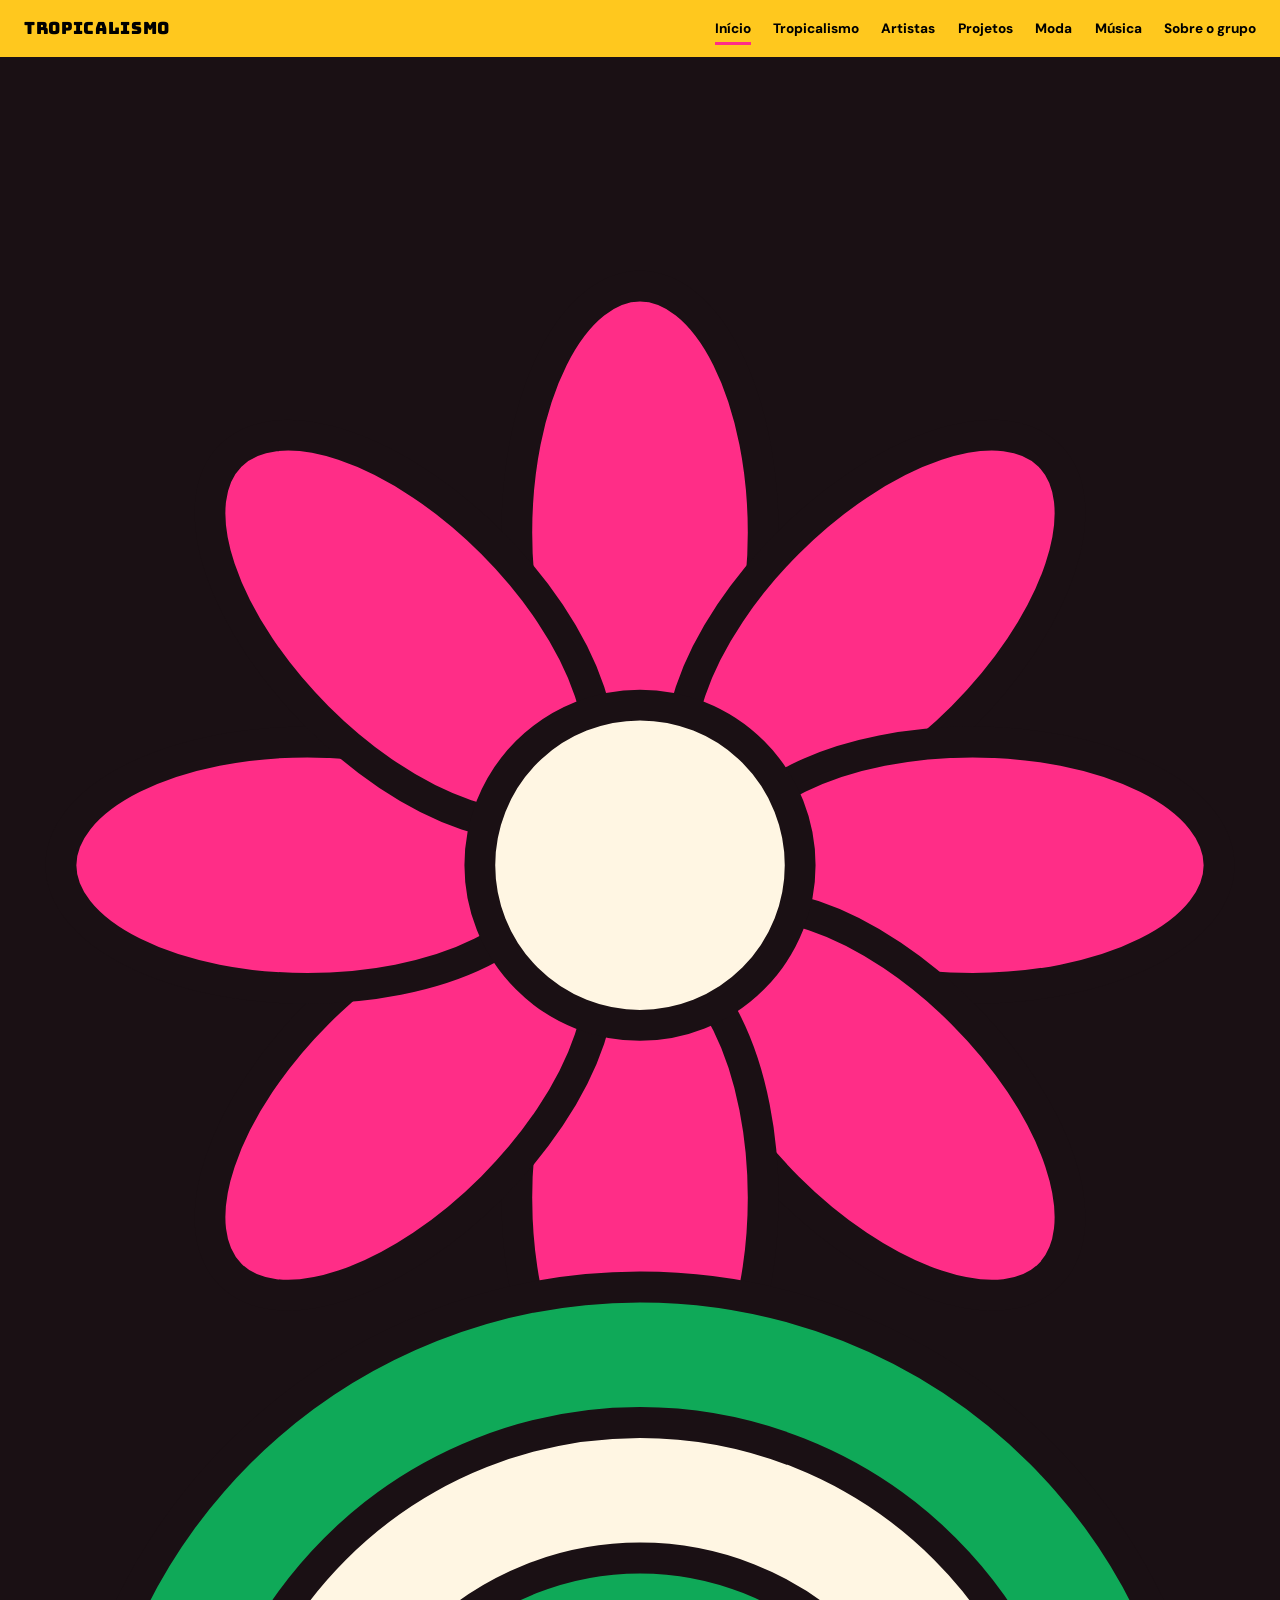
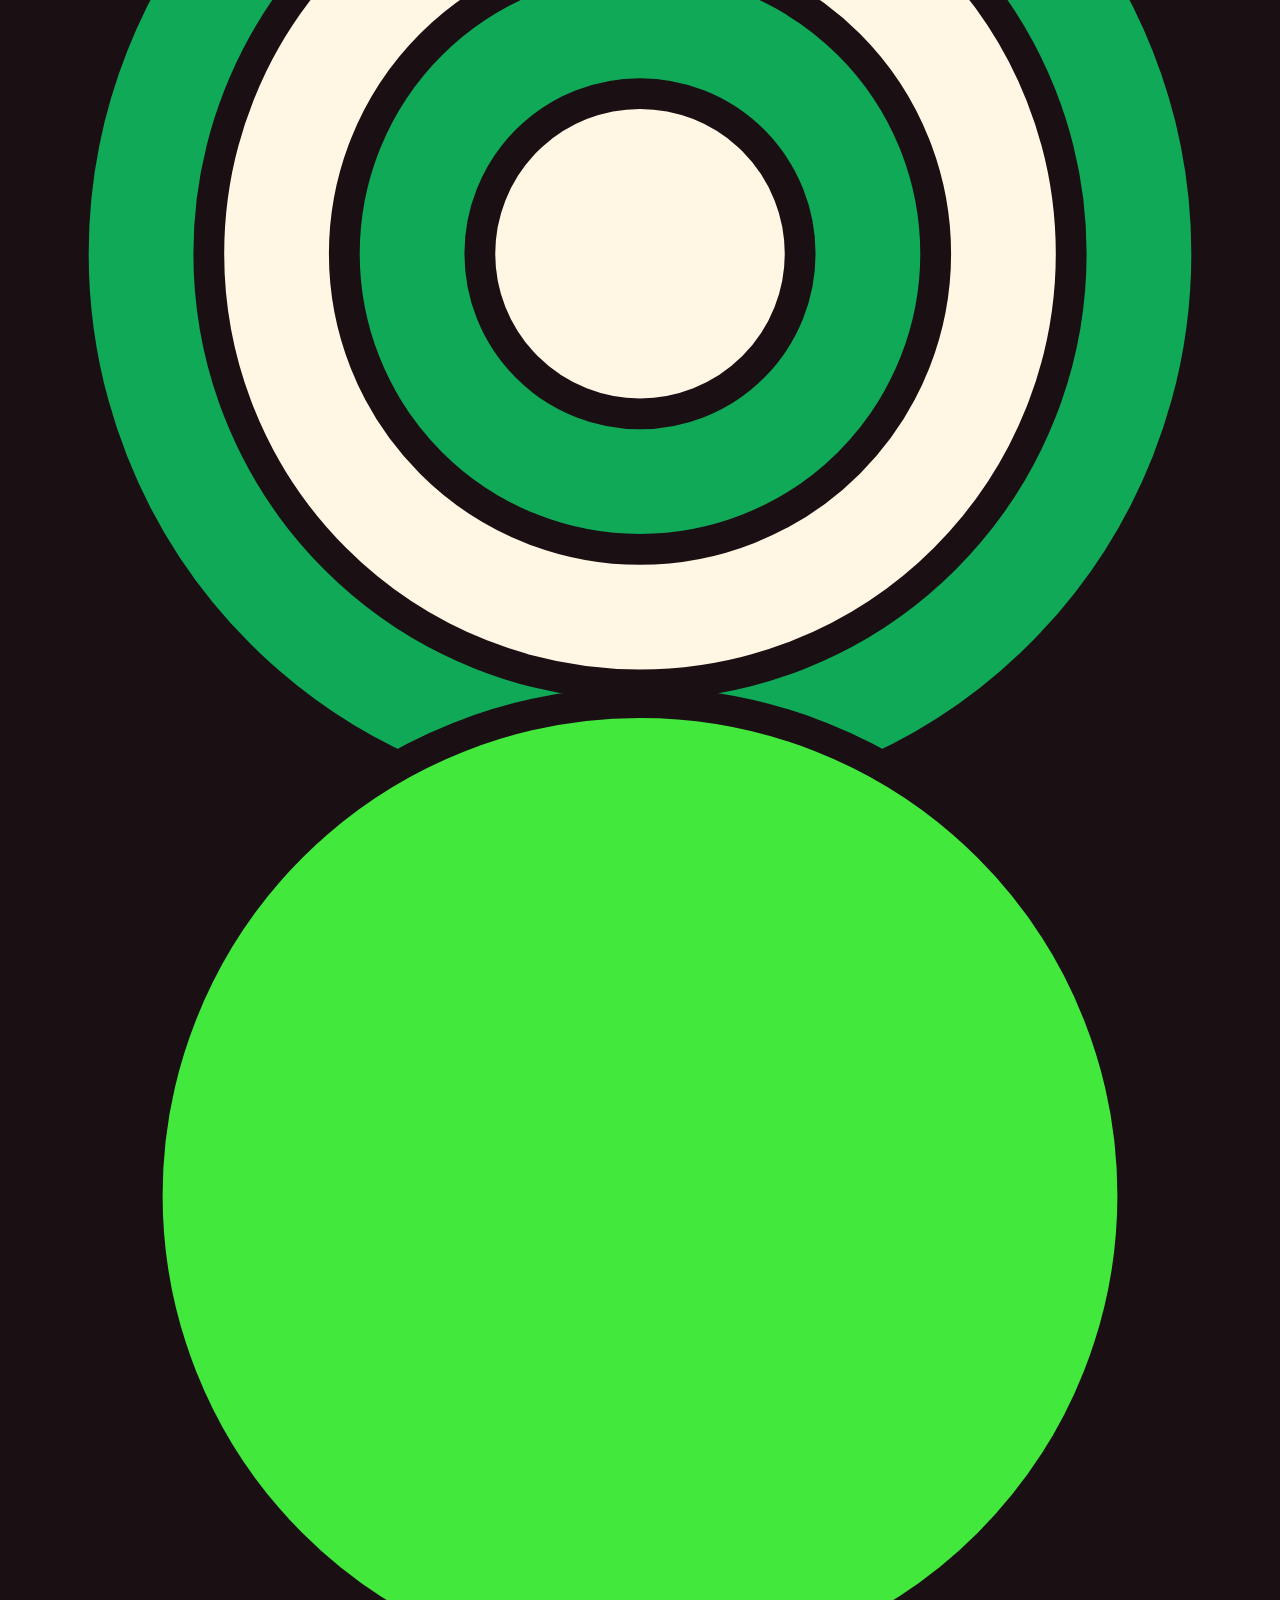
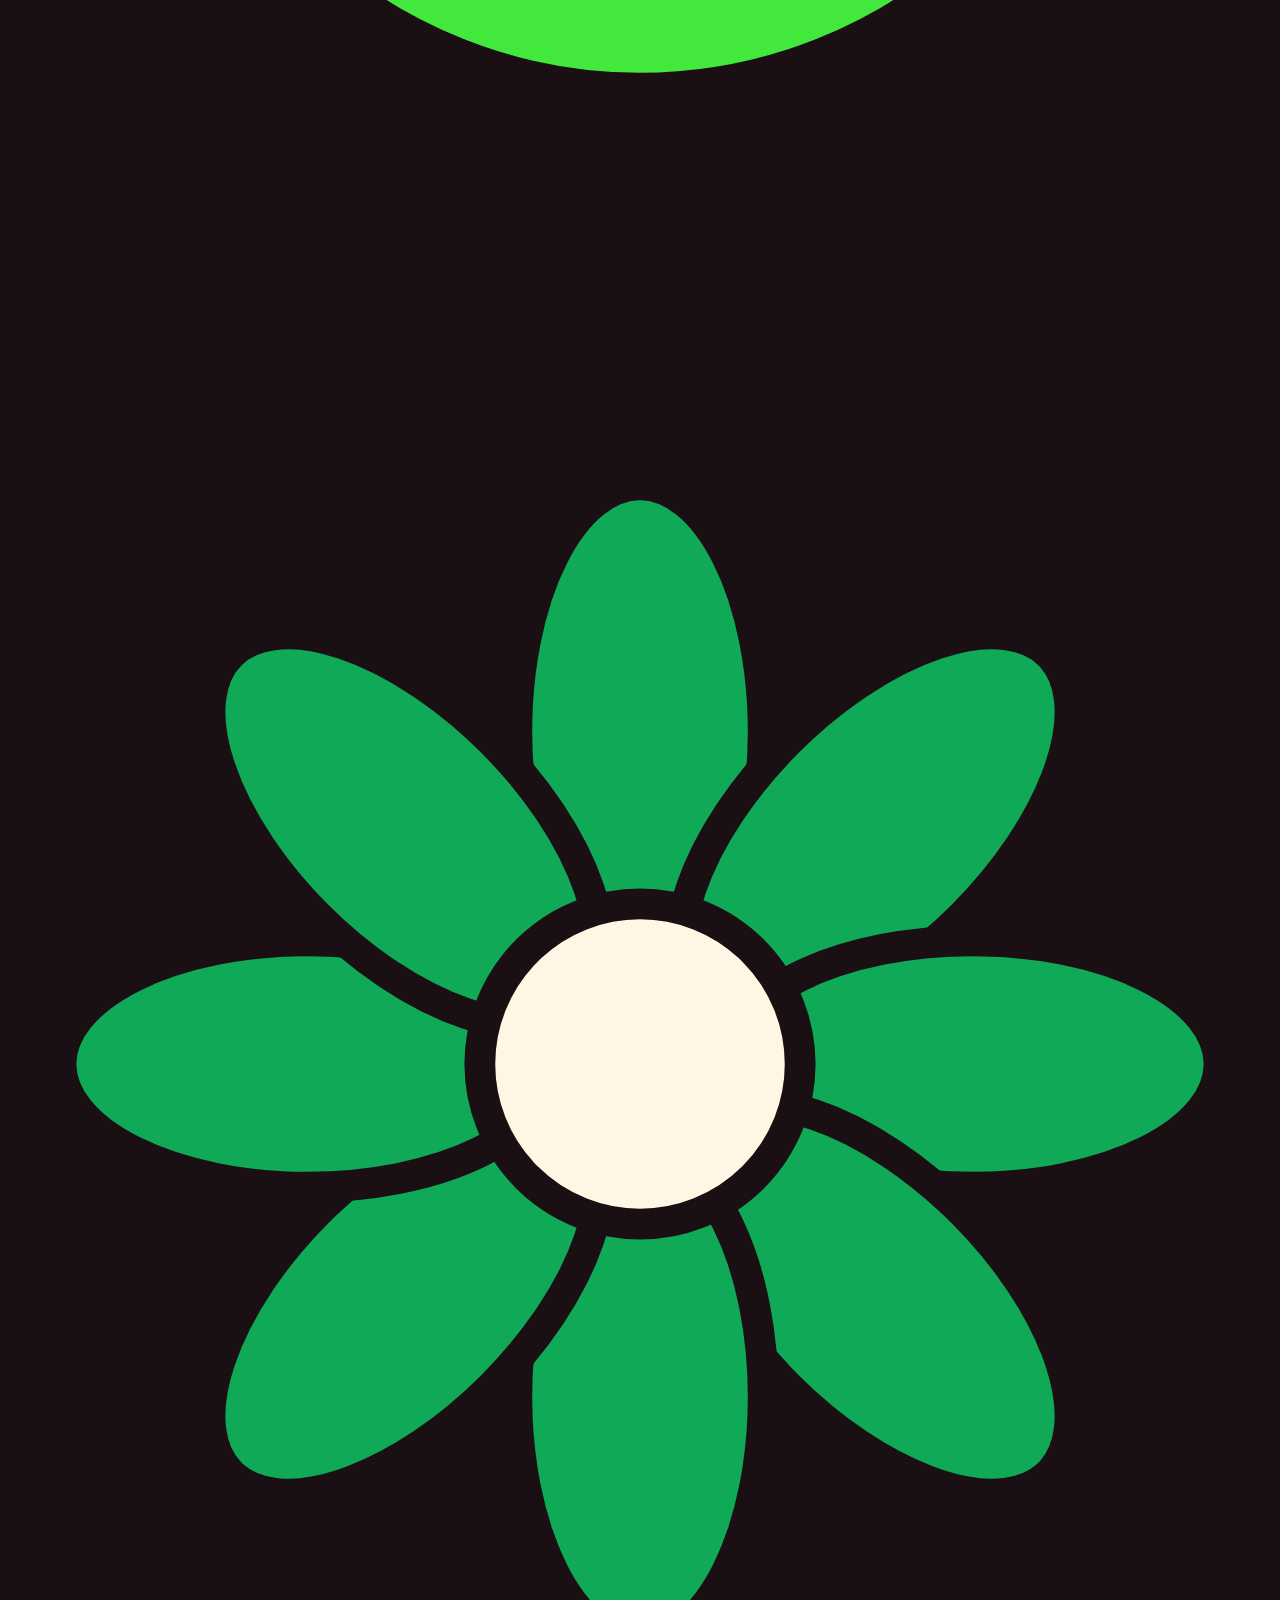
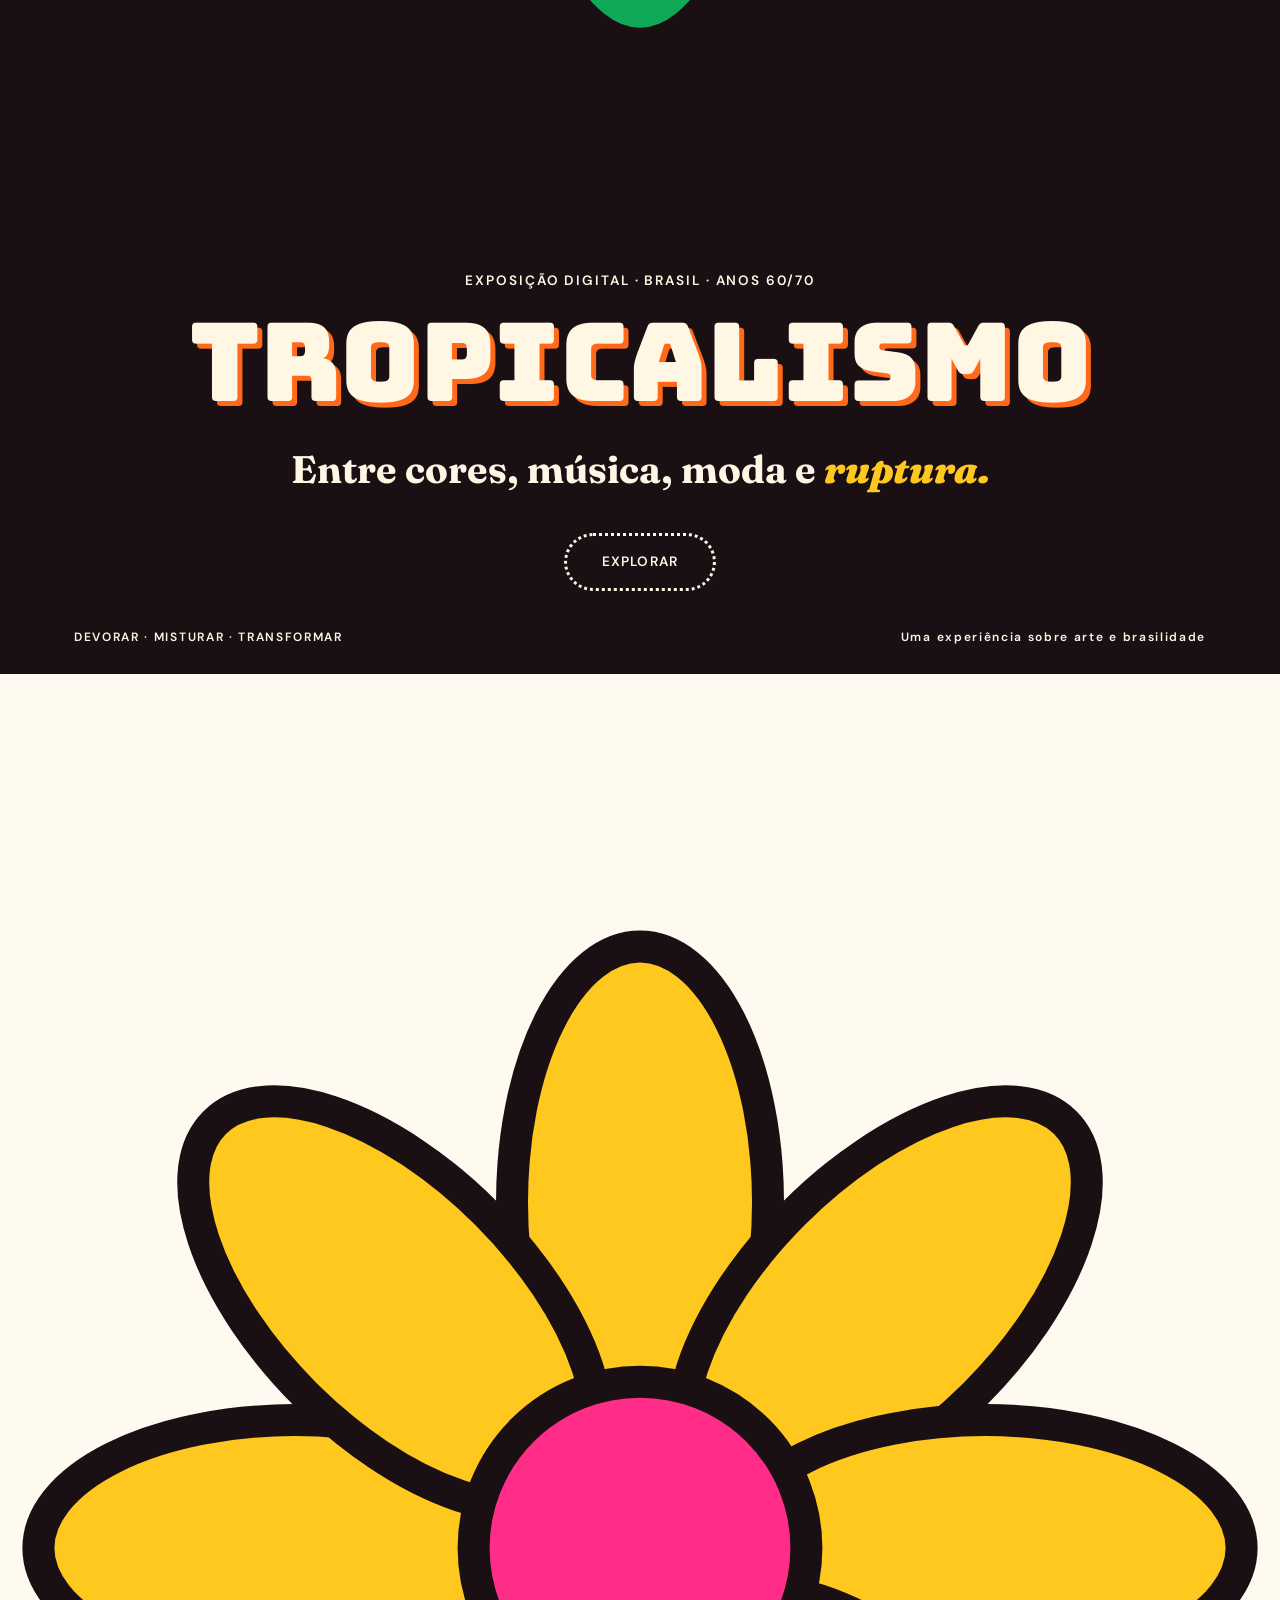
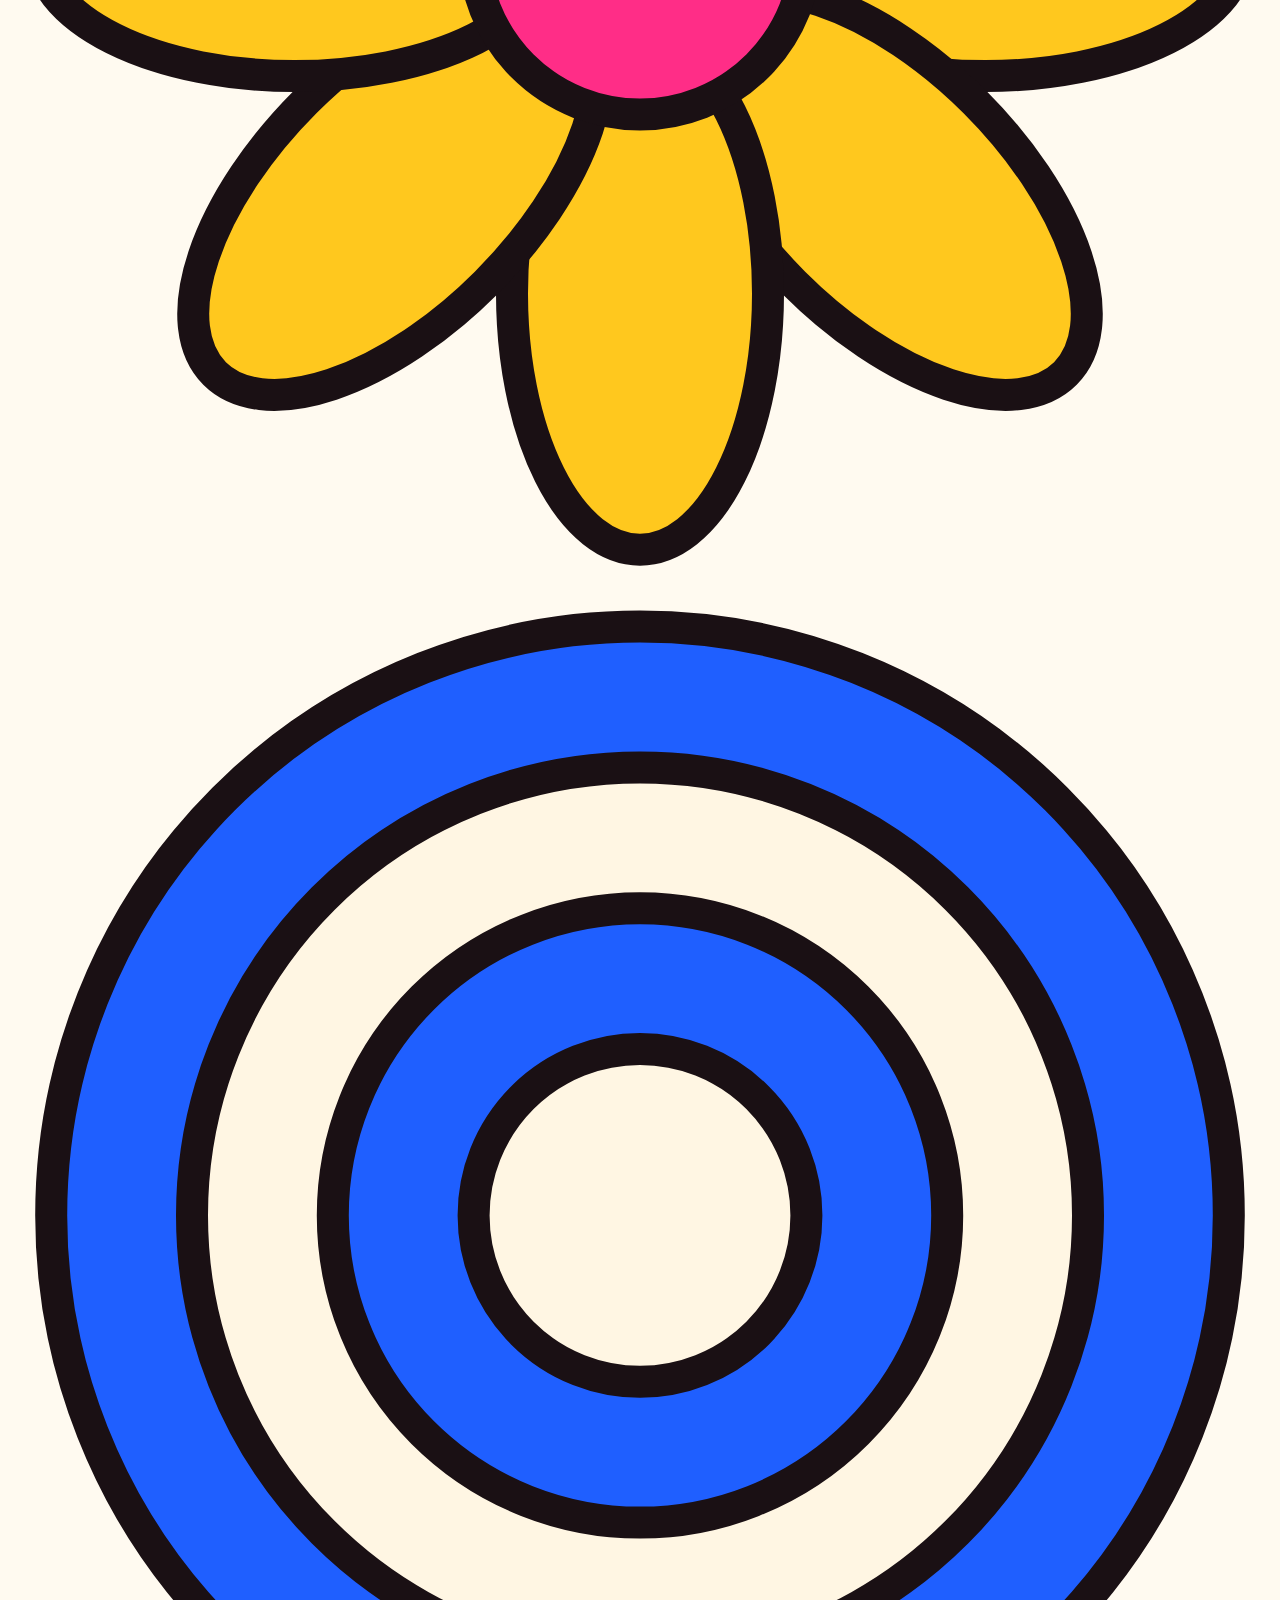
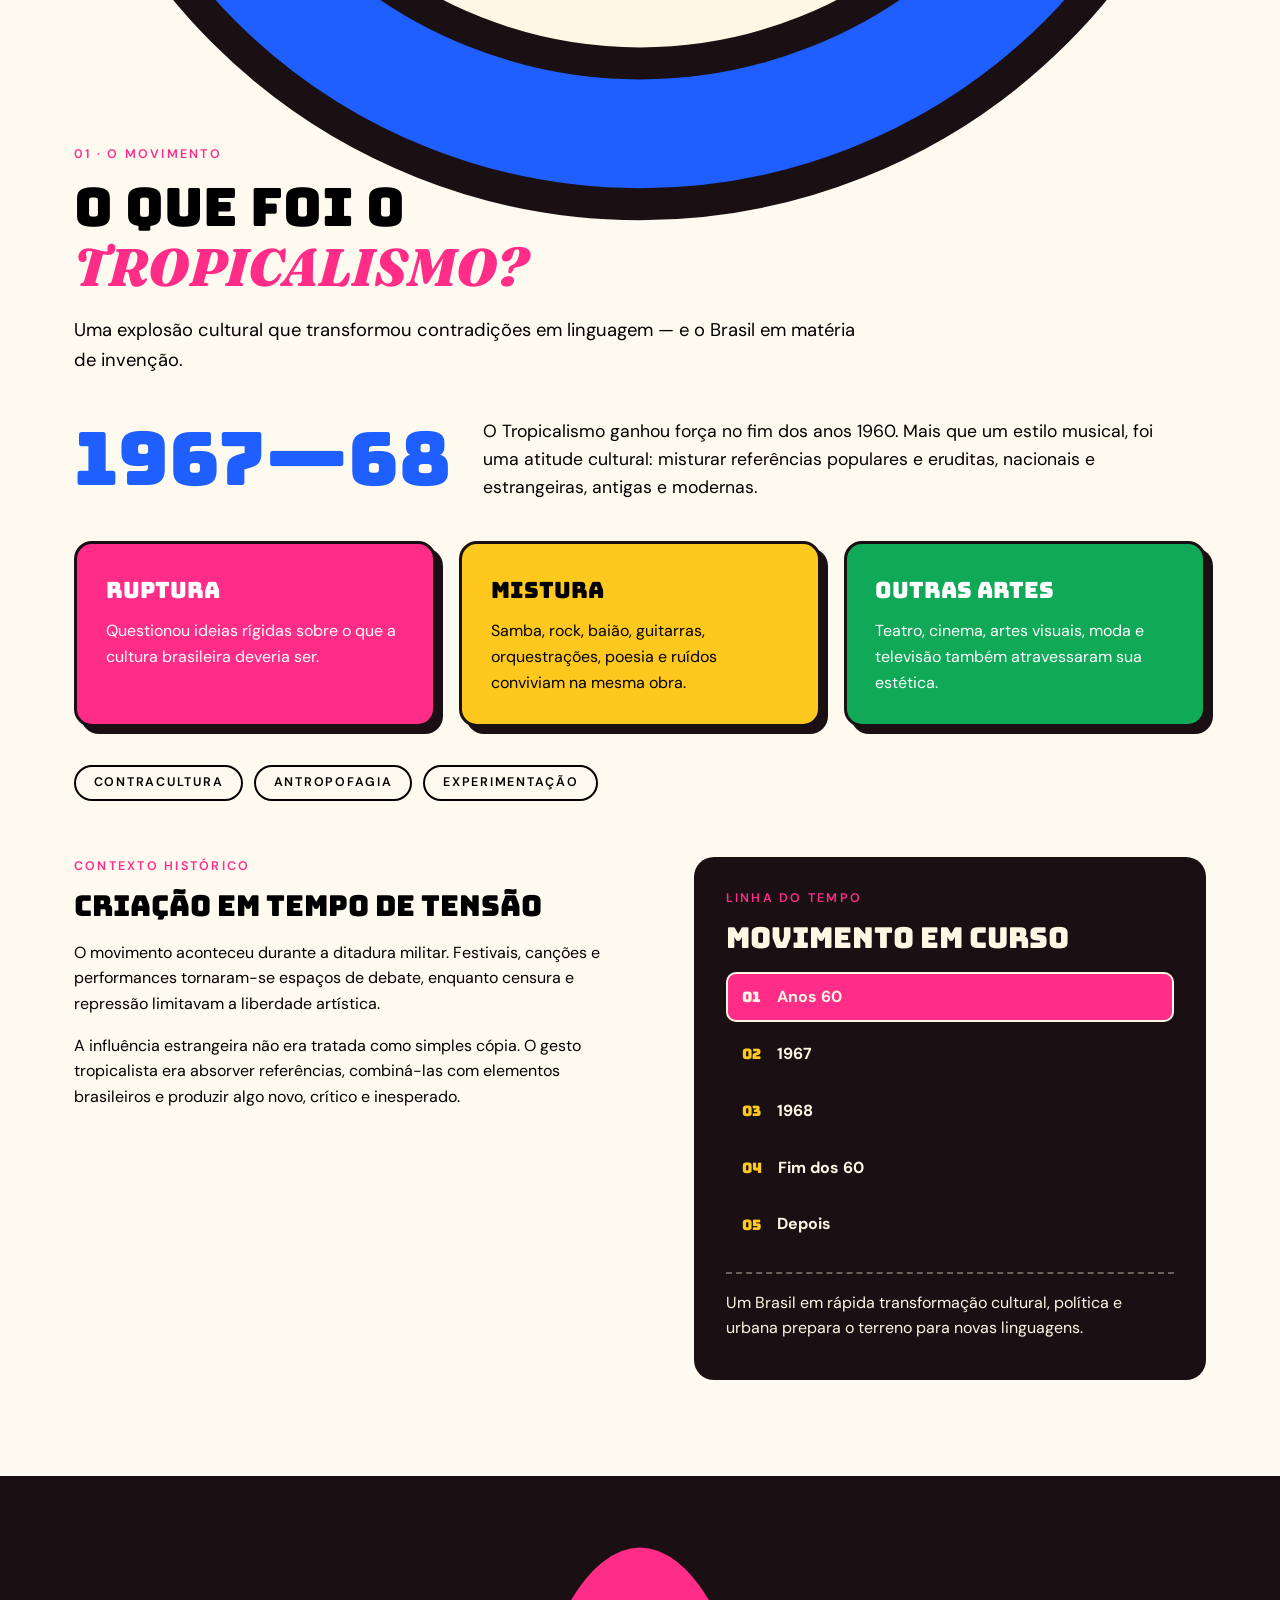
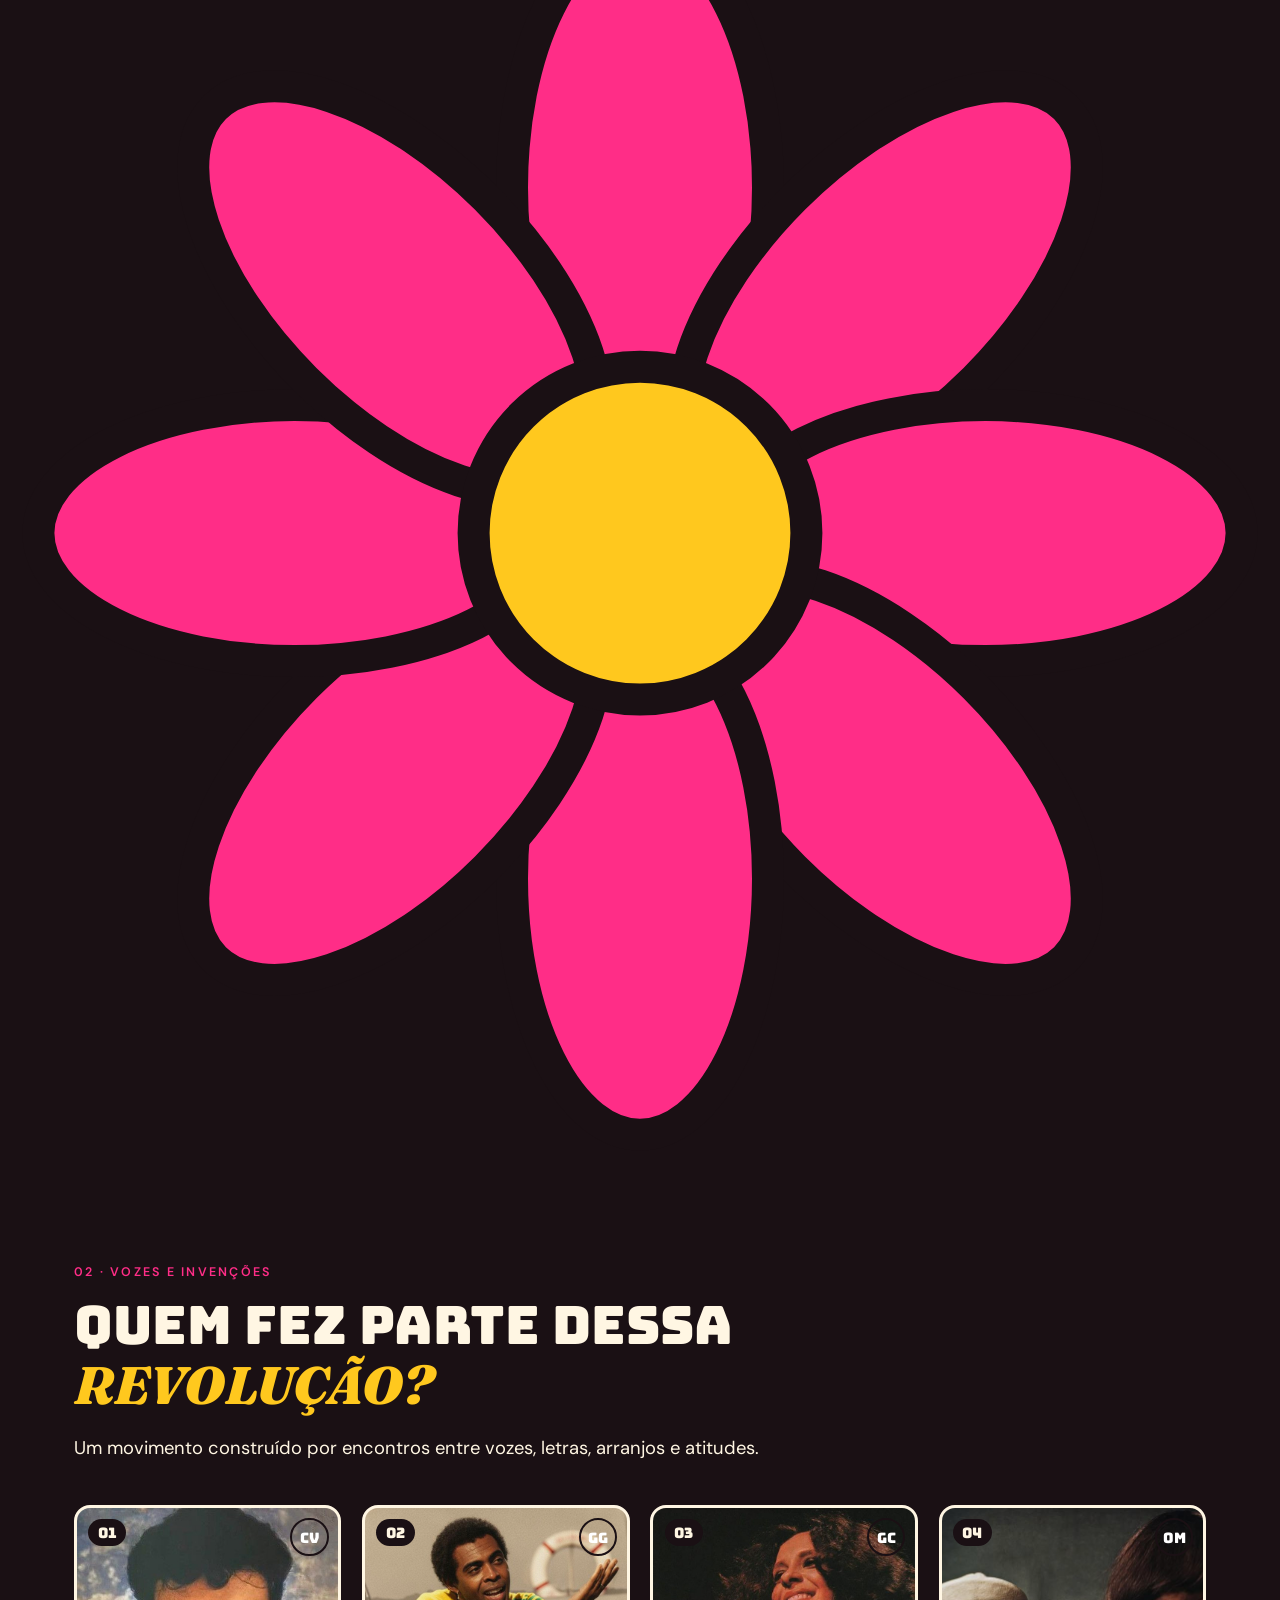
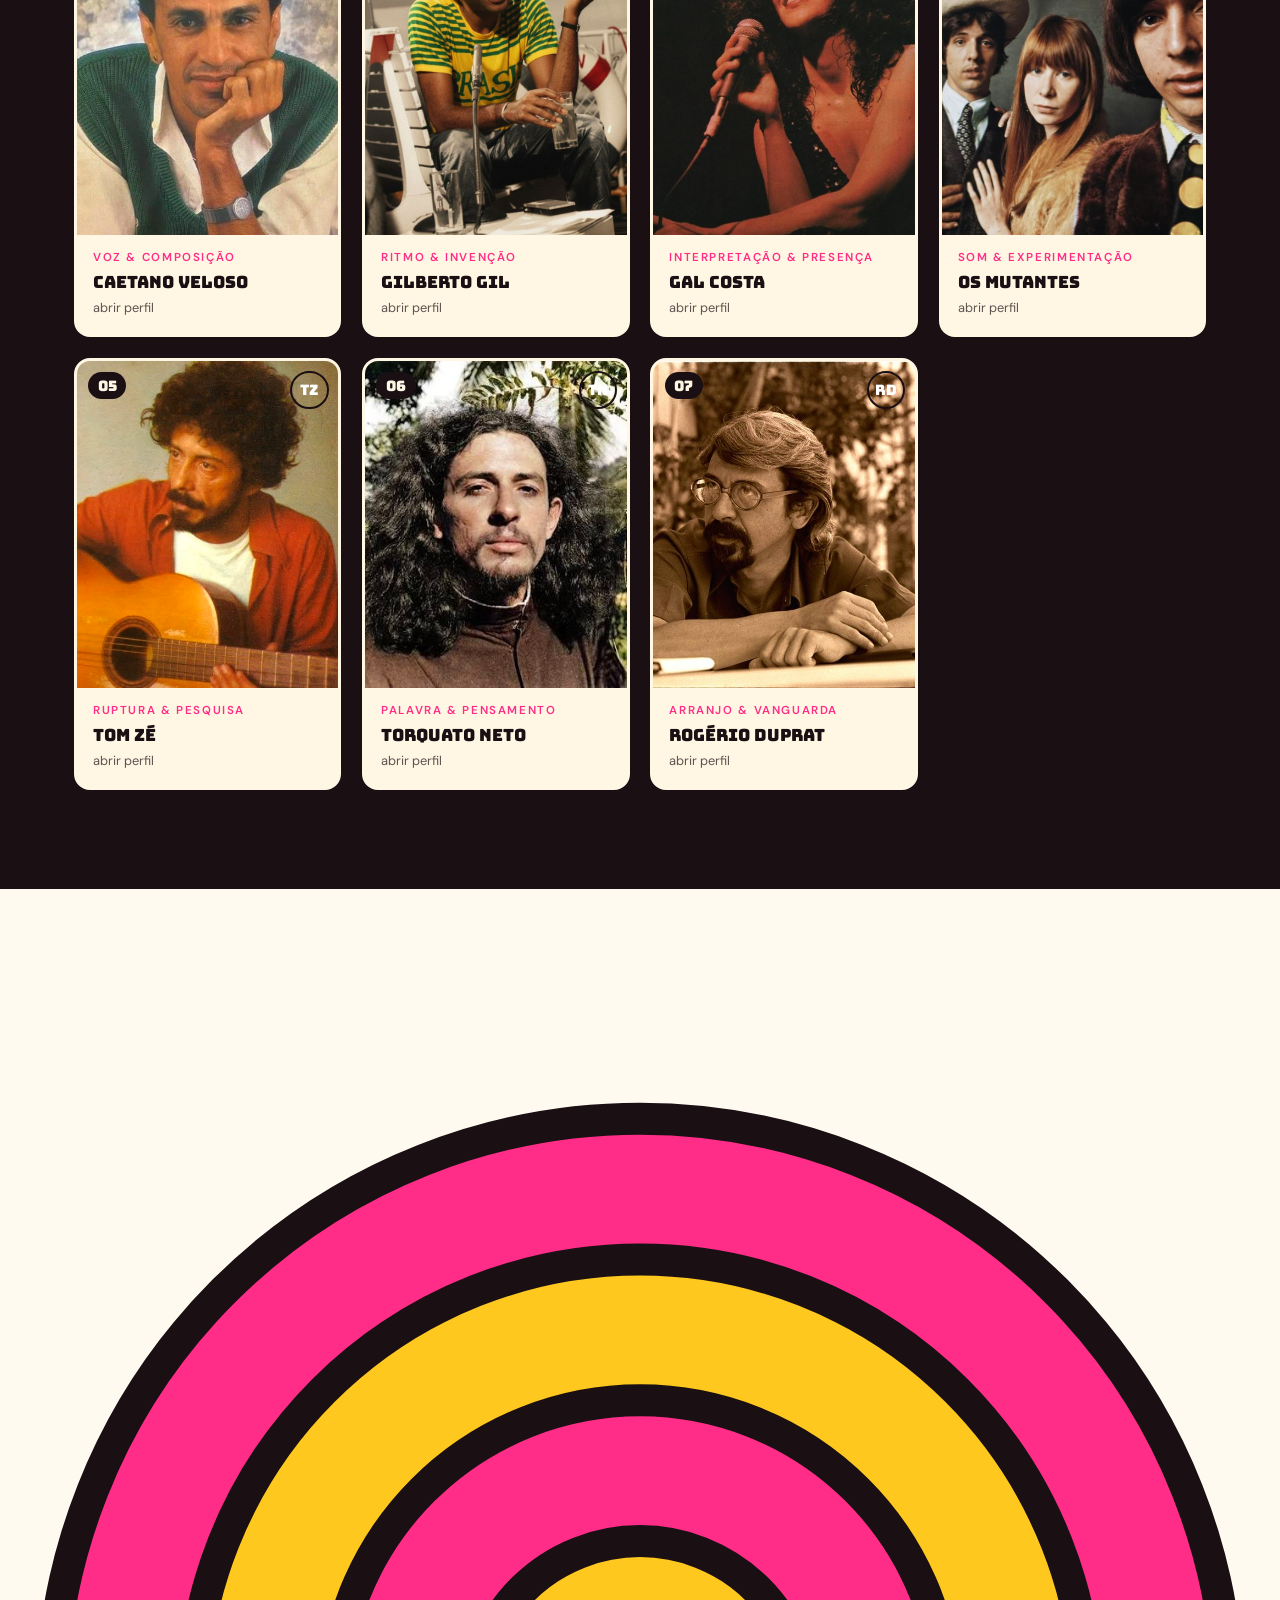
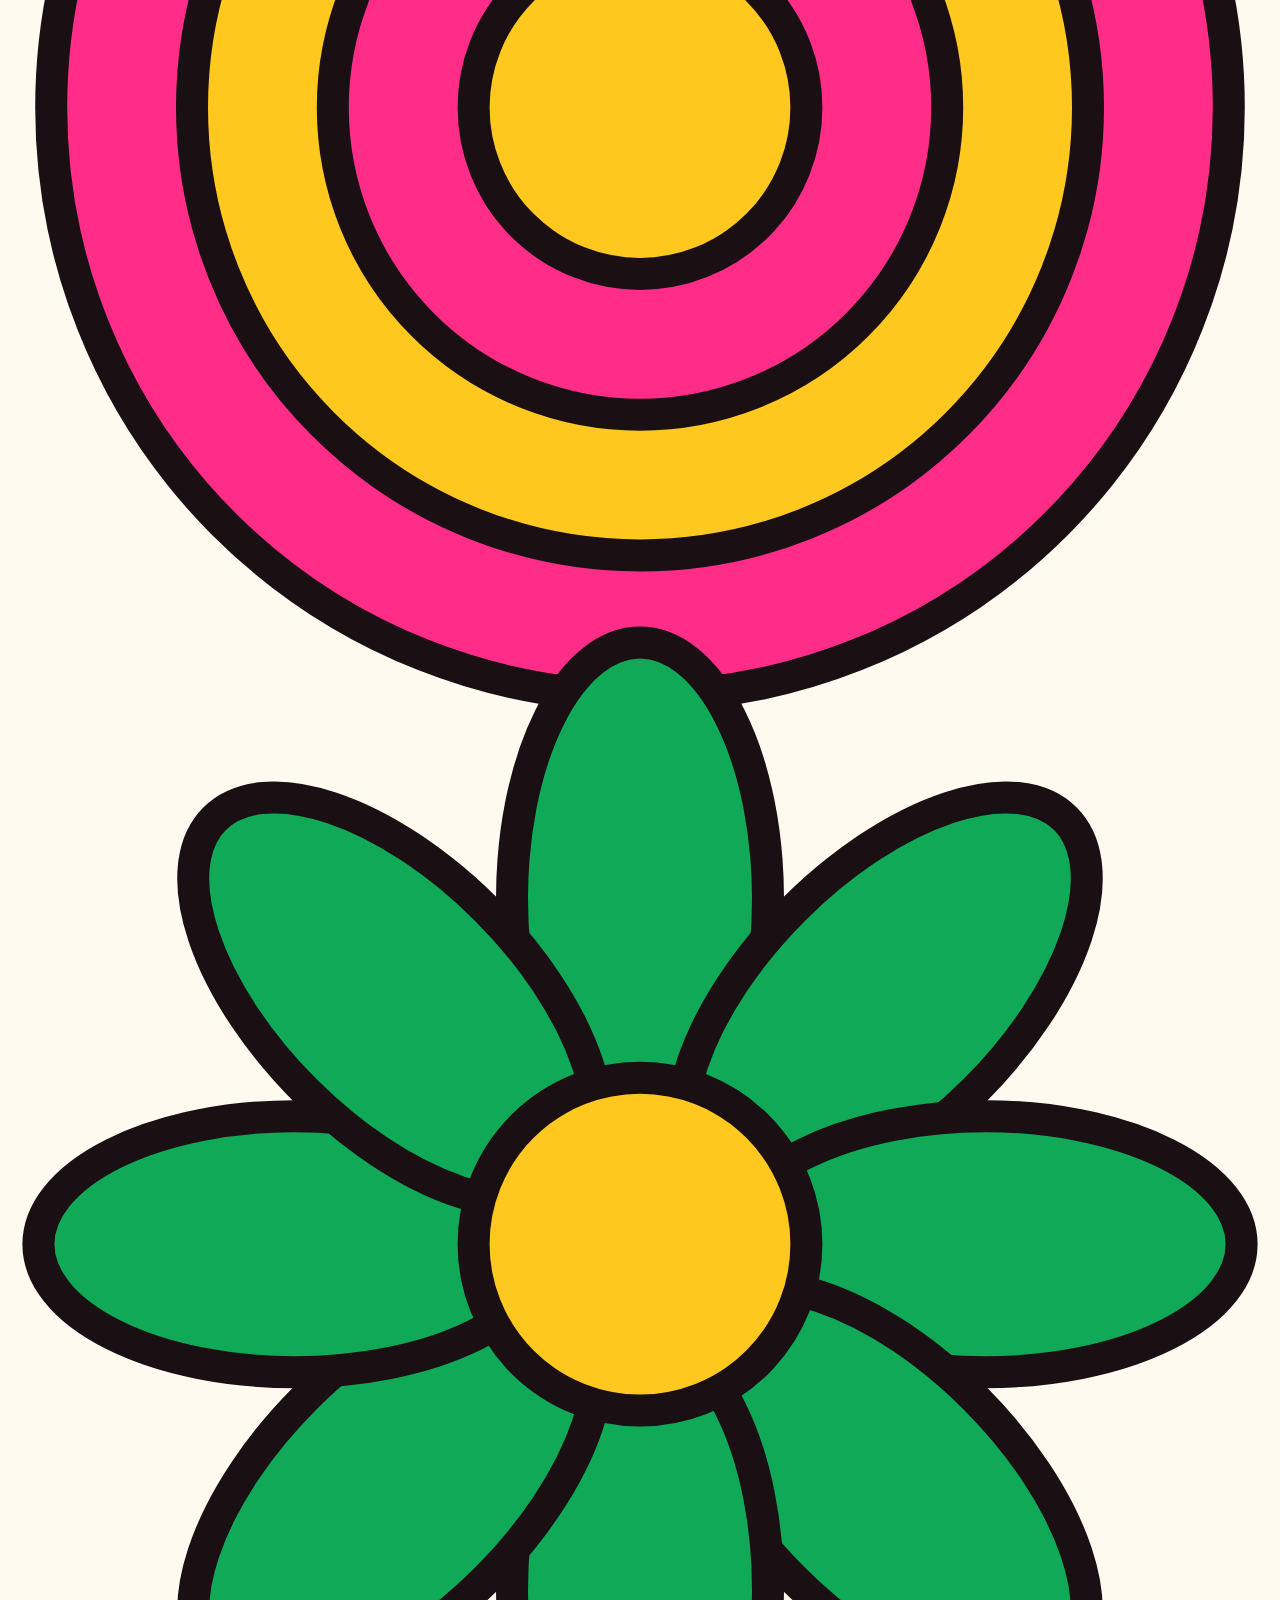
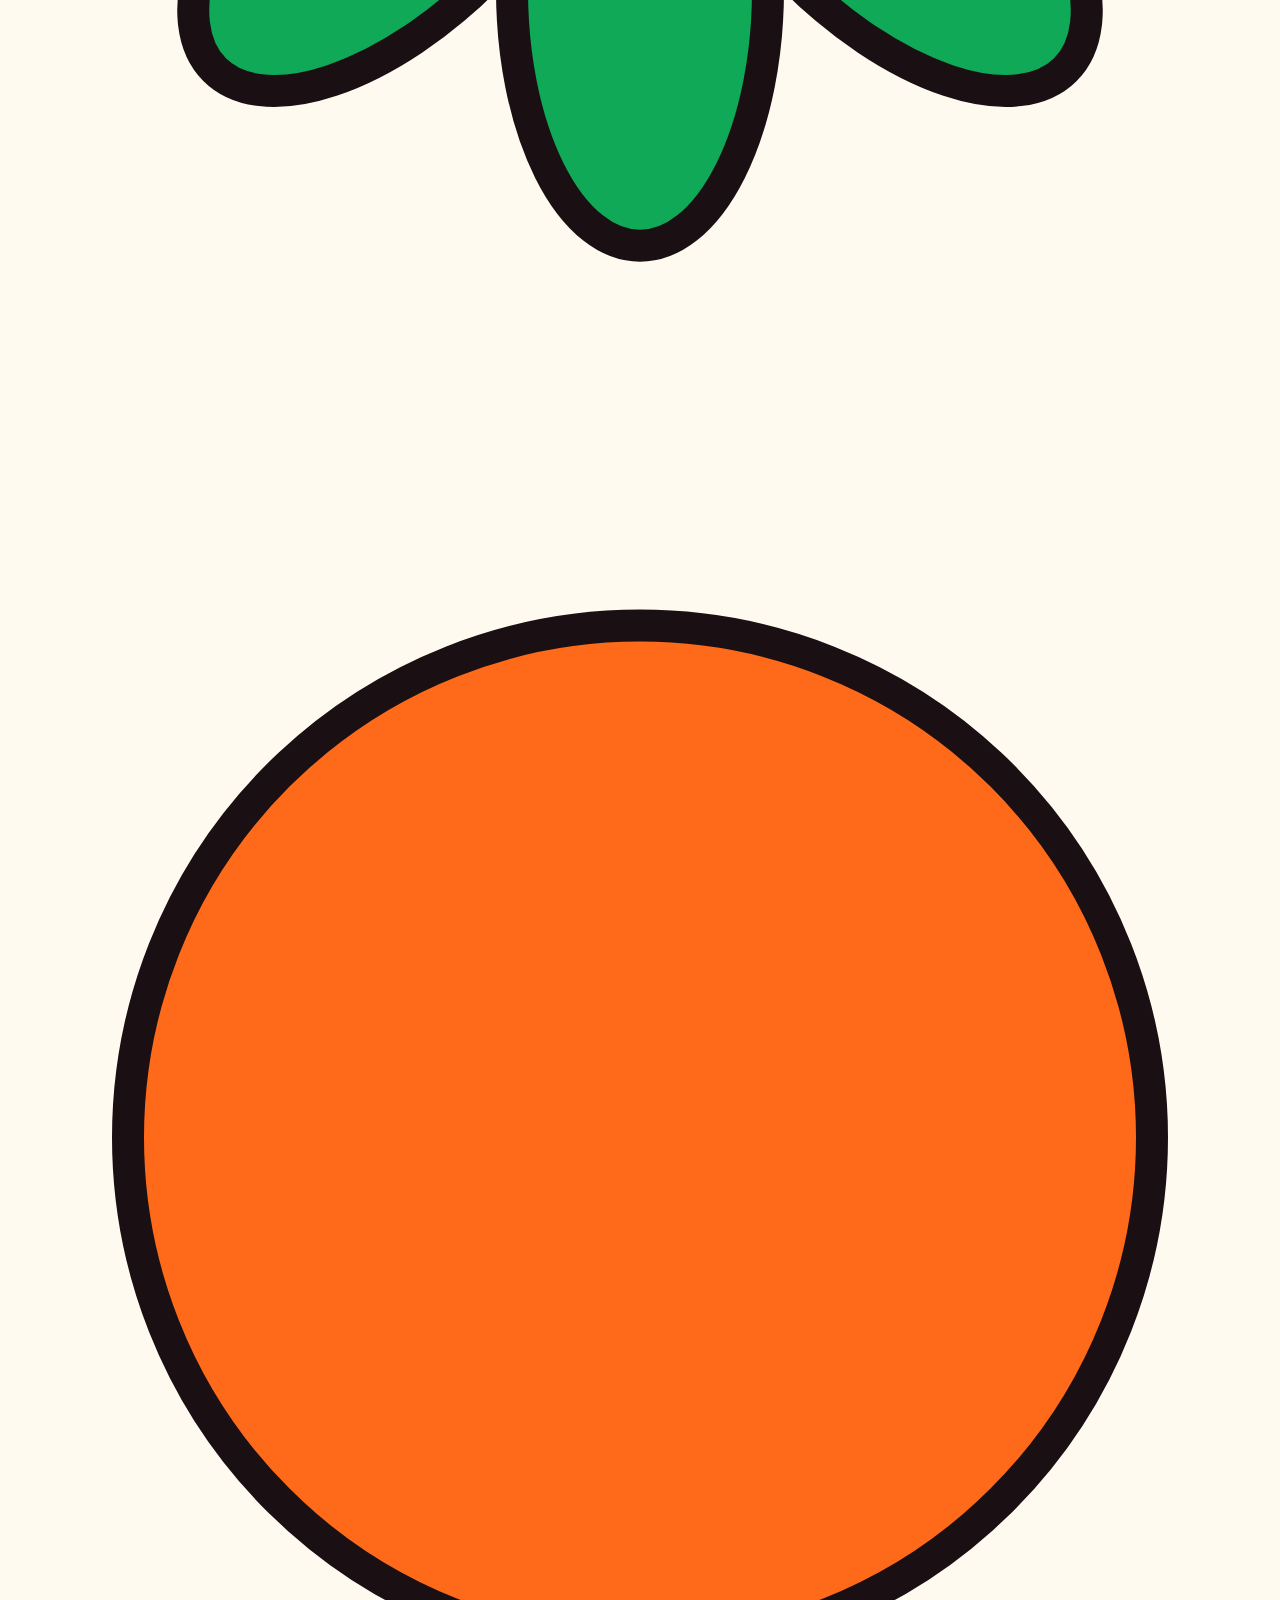
==== commit aaec3cb2: "Atualização de linkagem de imagens" ====
--- a/index.html
+++ b/index.html
@@ -120,42 +120,42 @@
         <div class="artists">
           <button class="artist reveal" data-nome="Caetano Veloso" data-papel="voz &amp; composição"
             data-img="img/artistas/caetano-veloso.jpg" data-c="c1">
-            <span class="num">01</span><img src="img/artistas/caetano-veloso.jpg" alt="Caetano Veloso" loading="lazy">
+            <span class="num">01</span><img src="./site-tropicalismo/site/img/artistas/caetano-veloso.jpg" alt="Caetano Veloso" loading="lazy">
             <span class="ini">CV</span><em>voz &amp; composição</em><strong>Caetano Veloso</strong><small>abrir
               perfil</small>
           </button>
           <button class="artist reveal" data-nome="Gilberto Gil" data-papel="ritmo &amp; invenção"
             data-img="img/artistas/gilberto-gil.jpg" data-c="c2">
-            <span class="num">02</span><img src="img/artistas/gilberto-gil.jpg" alt="Gilberto Gil" loading="lazy">
+            <span class="num">02</span><img src="./site-tropicalismo/site/img/artistas/gilberto-gil.jpg" alt="Gilberto Gil" loading="lazy">
             <span class="ini">GG</span><em>ritmo &amp; invenção</em><strong>Gilberto Gil</strong><small>abrir
               perfil</small>
           </button>
           <button class="artist reveal" data-nome="Gal Costa" data-papel="interpretação &amp; presença"
             data-img="img/artistas/gal-costa.jpg" data-c="c3">
-            <span class="num">03</span><img src="img/artistas/gal-costa.jpg" alt="Gal Costa" loading="lazy">
+            <span class="num">03</span><img src="./site-tropicalismo/site/img/artistas/gal-costa.jpg" alt="Gal Costa" loading="lazy">
             <span class="ini">GC</span><em>interpretação &amp; presença</em><strong>Gal Costa</strong><small>abrir
               perfil</small>
           </button>
           <button class="artist reveal" data-nome="Os Mutantes" data-papel="som &amp; experimentação"
             data-img="img/artistas/os-mutantes.jpg" data-c="c4">
-            <span class="num">04</span><img src="img/artistas/os-mutantes.jpg" alt="Os Mutantes" loading="lazy">
+            <span class="num">04</span><img src="./site-tropicalismo/site/img/artistas/os-mutantes.jpg" alt="Os Mutantes" loading="lazy">
             <span class="ini">OM</span><em>som &amp; experimentação</em><strong>Os Mutantes</strong><small>abrir
               perfil</small>
           </button>
           <button class="artist reveal" data-nome="Tom Zé" data-papel="ruptura &amp; pesquisa"
             data-img="img/artistas/tom-ze.jpg" data-c="c5">
-            <span class="num">05</span><img src="img/artistas/tom-ze.jpg" alt="Tom Zé" loading="lazy">
+            <span class="num">05</span><img src="./site-tropicalismo/site/img/artistas/tom-ze.jpg" alt="Tom Zé" loading="lazy">
             <span class="ini">TZ</span><em>ruptura &amp; pesquisa</em><strong>Tom Zé</strong><small>abrir perfil</small>
           </button>
           <button class="artist reveal" data-nome="Torquato Neto" data-papel="palavra &amp; pensamento"
             data-img="img/artistas/torquato-neto.jpg" data-c="c6">
-            <span class="num">06</span><img src="img/artistas/torquato-neto.jpg" alt="Torquato Neto" loading="lazy">
+            <span class="num">06</span><img src="./site-tropicalismo/site/img/artistas/torquato-neto.jpg" alt="Torquato Neto" loading="lazy">
             <span class="ini">TN</span><em>palavra &amp; pensamento</em><strong>Torquato Neto</strong><small>abrir
               perfil</small>
           </button>
           <button class="artist reveal" data-nome="Rogério Duprat" data-papel="arranjo &amp; vanguarda"
             data-img="img/artistas/rogerio-duprat.jpg" data-c="c7">
-            <span class="num">07</span><img src="img/artistas/rogerio-duprat.jpg" alt="Rogério Duprat" loading="lazy">
+            <span class="num">07</span><img src="./site-tropicalismo/site/img/artistas/rogerio-duprat.jpg" alt="Rogério Duprat" loading="lazy">
             <span class="ini">RD</span><em>arranjo &amp; vanguarda</em><strong>Rogério Duprat</strong><small>abrir
               perfil</small>
           </button>
@@ -182,7 +182,7 @@
           </a>
           <a class="proj p3 reveal" href="#moda"><span class="pn">03</span>
             <h3>Moda</h3>
-            <p>3 looks dos anos 60–70</p><span class="go">Explorar <i>+</i></span>
+            <p>3 looks dos anos 60-70</p><span class="go">Explorar <i>+</i></span>
           </a>
           <a class="proj p4 reveal" href="#cartaz"><span class="pn">04</span>
             <h3>Cartaz</h3>
@@ -355,25 +355,25 @@
 
         <div class="team">
           <article class="member reveal">
-            <div class="photo"><img src="img/grupo/amanda.jpg" alt="Amanda Rothmann" loading="lazy"></div>
+            <div class="photo"><img src="./site-tropicalismo/site/img/grupo/amanda.jpg" alt="Amanda Rothmann" loading="lazy"></div>
             <span class="mn">01</span>
             <h3>Amanda Rothmann</h3>
             <p>Função no projeto — em breve</p>
           </article>
           <article class="member reveal">
-            <div class="photo"><img src="img/grupo/eduardo.jpg" alt="Eduardo Bassani" loading="lazy"></div>
+            <div class="photo"><img src="./site-tropicalismo/site/img/grupo/eduardo.jpg" alt="Eduardo Bassani" loading="lazy"></div>
             <span class="mn">02</span>
             <h3>Eduardo Bassani</h3>
             <p>Função no projeto — em breve</p>
           </article>
           <article class="member reveal">
-            <div class="photo"><img src="img/grupo/henri.jpg" alt="Henri Toyonari" loading="lazy"></div>
+            <div class="photo"><img src="./site-tropicalismo/site/img/grupo/henri.jpg" alt="Henri Toyonari" loading="lazy"></div>
             <span class="mn">03</span>
             <h3>Henri Toyonari</h3>
             <p>Função no projeto — em breve</p>
           </article>
           <article class="member reveal">
-            <div class="photo"><img src="img/grupo/pedro.jpg" alt="Pedro Menezes" loading="lazy"></div>
+            <div class="photo"><img src="./site-tropicalismo/site/img/grupo/pedro.jpg" alt="Pedro Menezes" loading="lazy"></div>
             <span class="mn">04</span>
             <h3>Pedro Menezes</h3>
             <p>Função no projeto — em breve</p>
@@ -386,10 +386,10 @@
             <p>Função no projeto — em breve</p>
           </article>
           <article class="member reveal">
-            <div class="photo"><img src="img/grupo/luis.jpg" alt="Luis Henrique" loading="lazy"></div>
+            <div class="photo"><img src="./site-tropicalismo/site/img/grupo/luis.jpg" alt="Luis Henrique" loading="lazy"></div>
             <span class="mn">06</span>
             <h3>Luis Henrique</h3>
-            <p>Função no projeto — em breve</p>
+            <p>Função no projeto - em breve</p>
           </article>
         </div>
       </div>
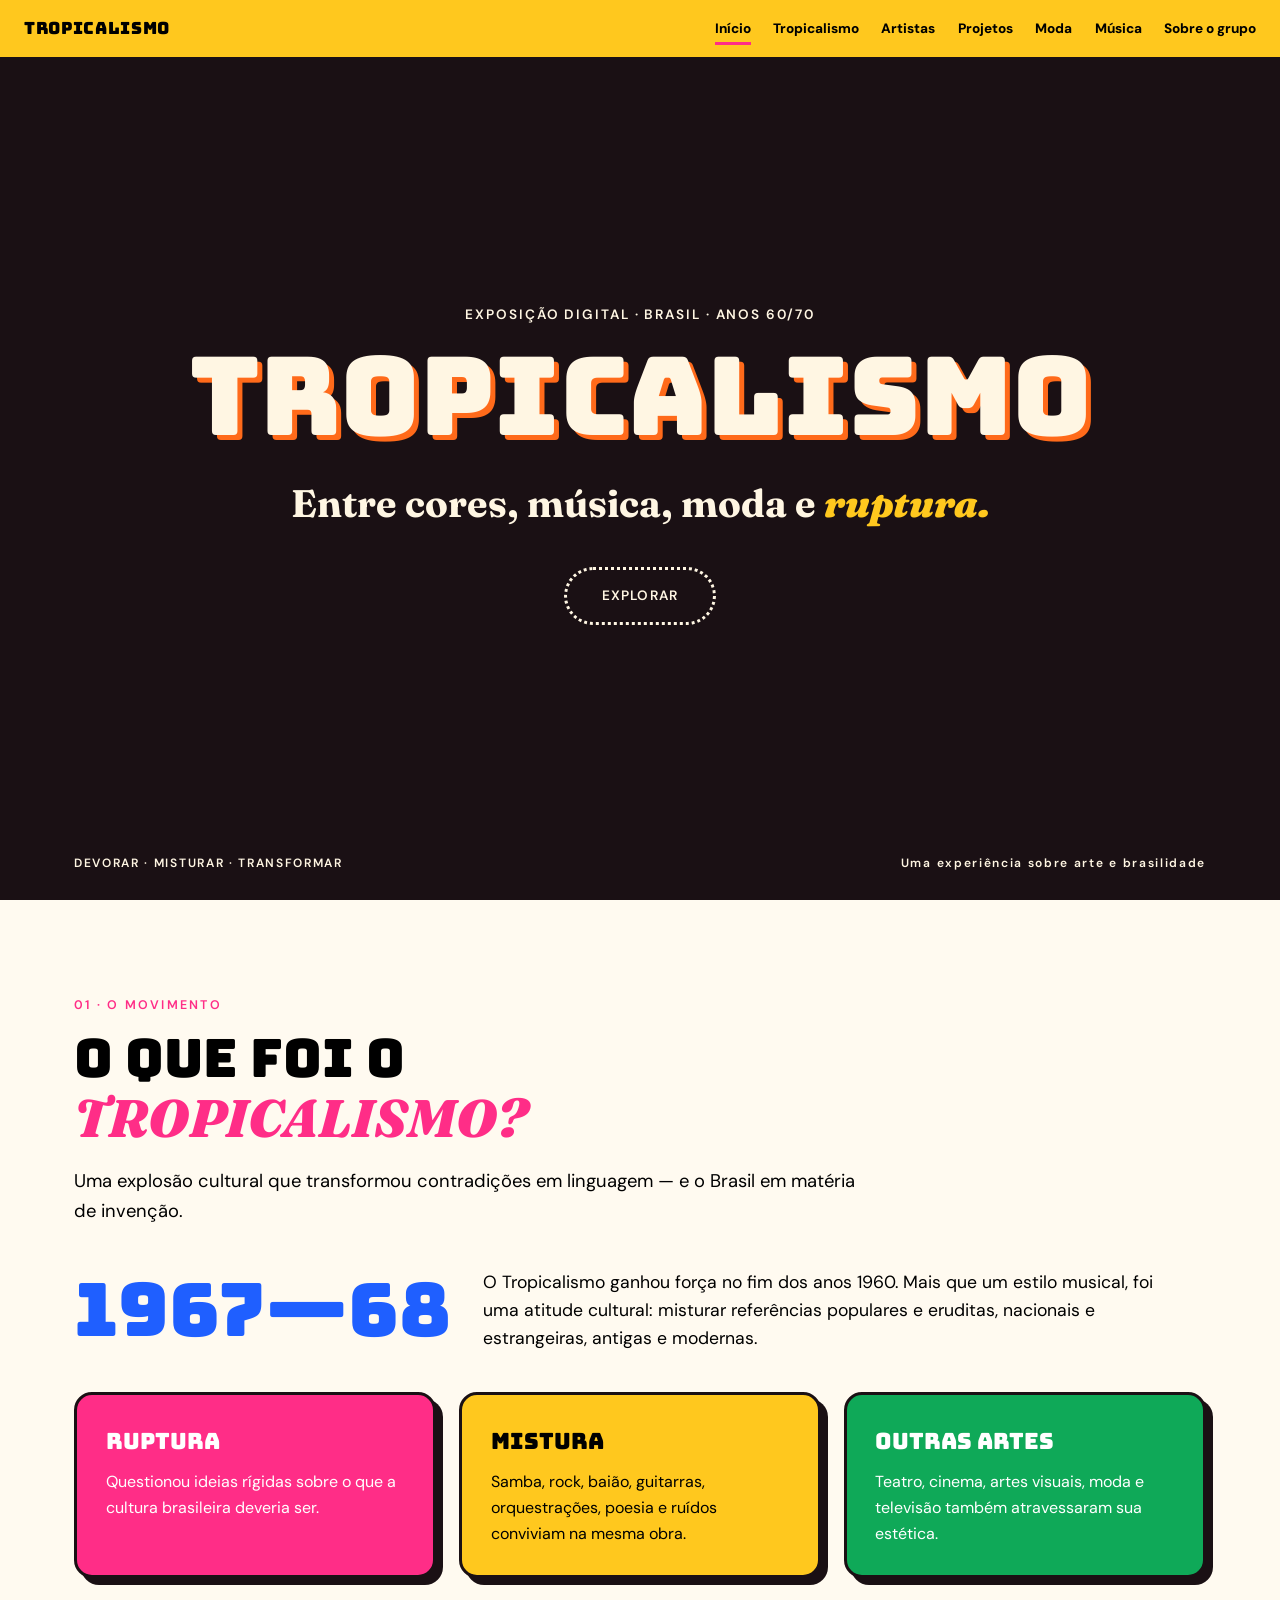
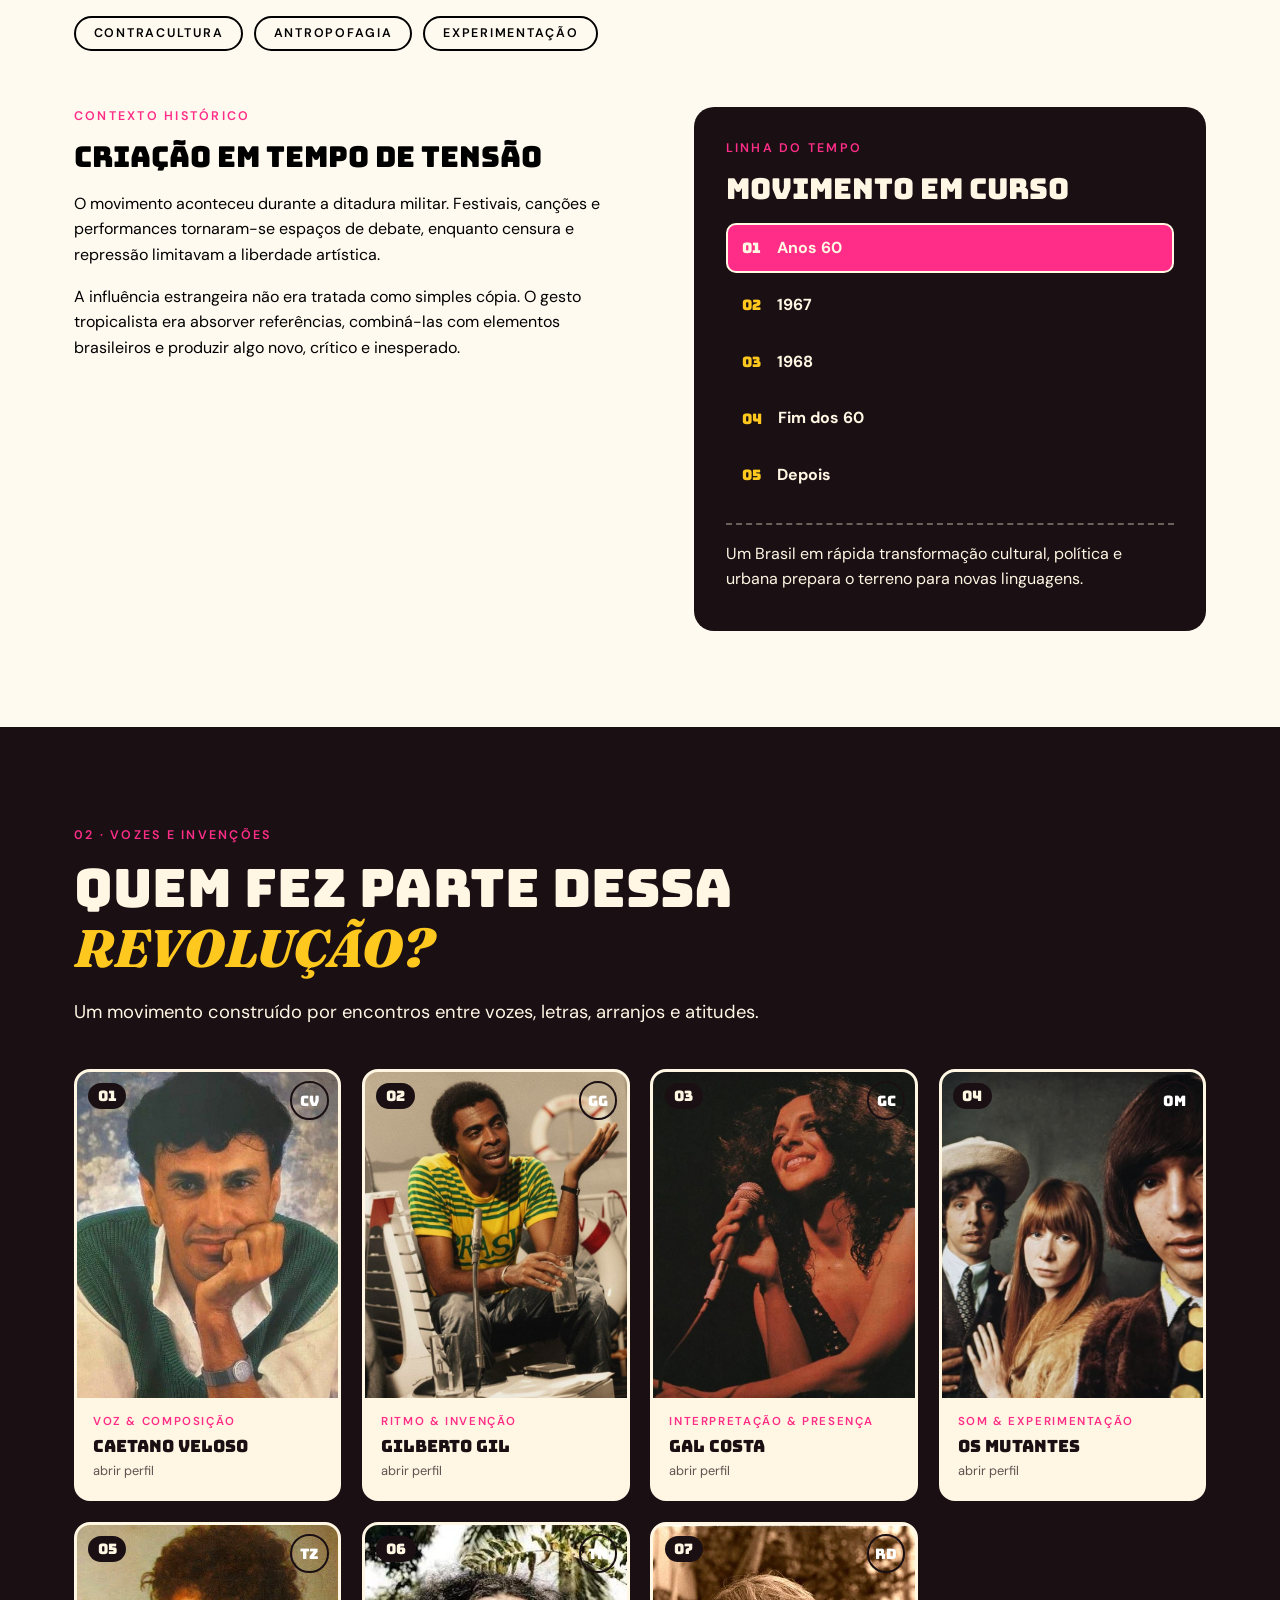
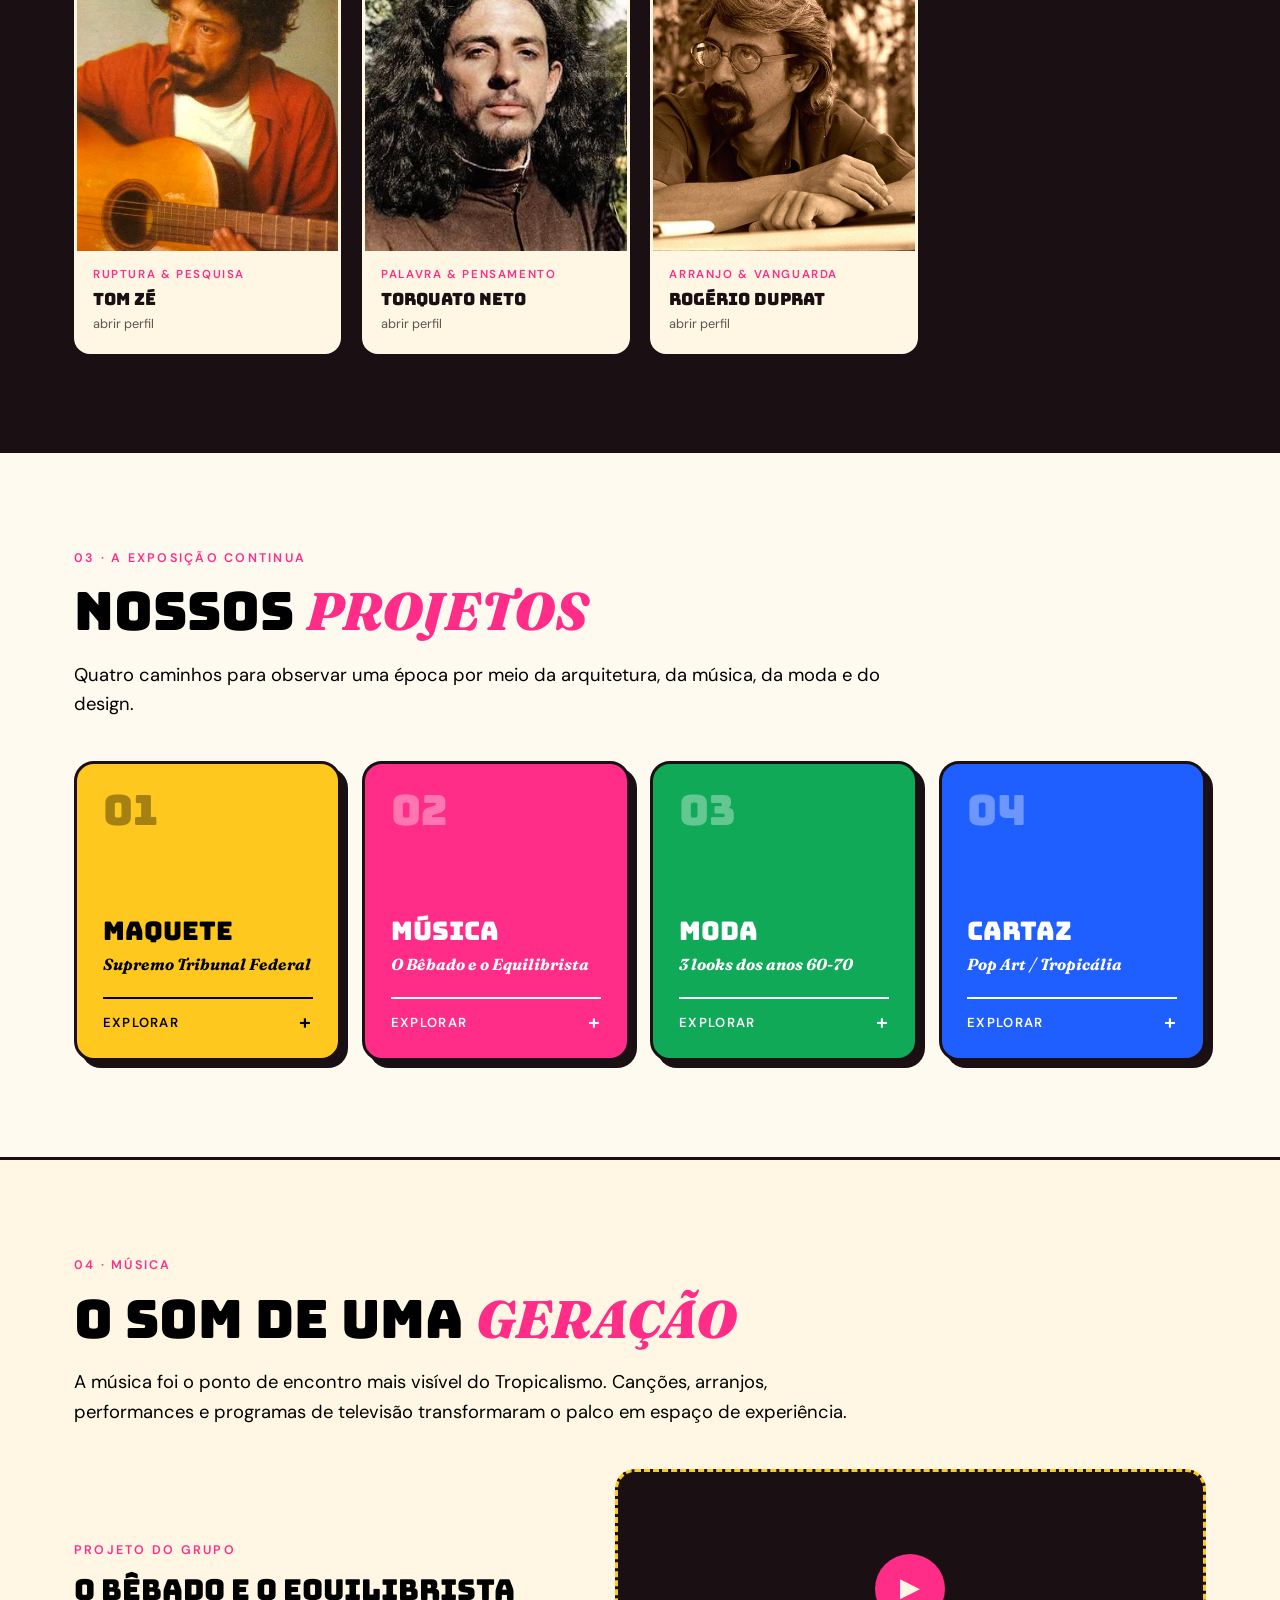
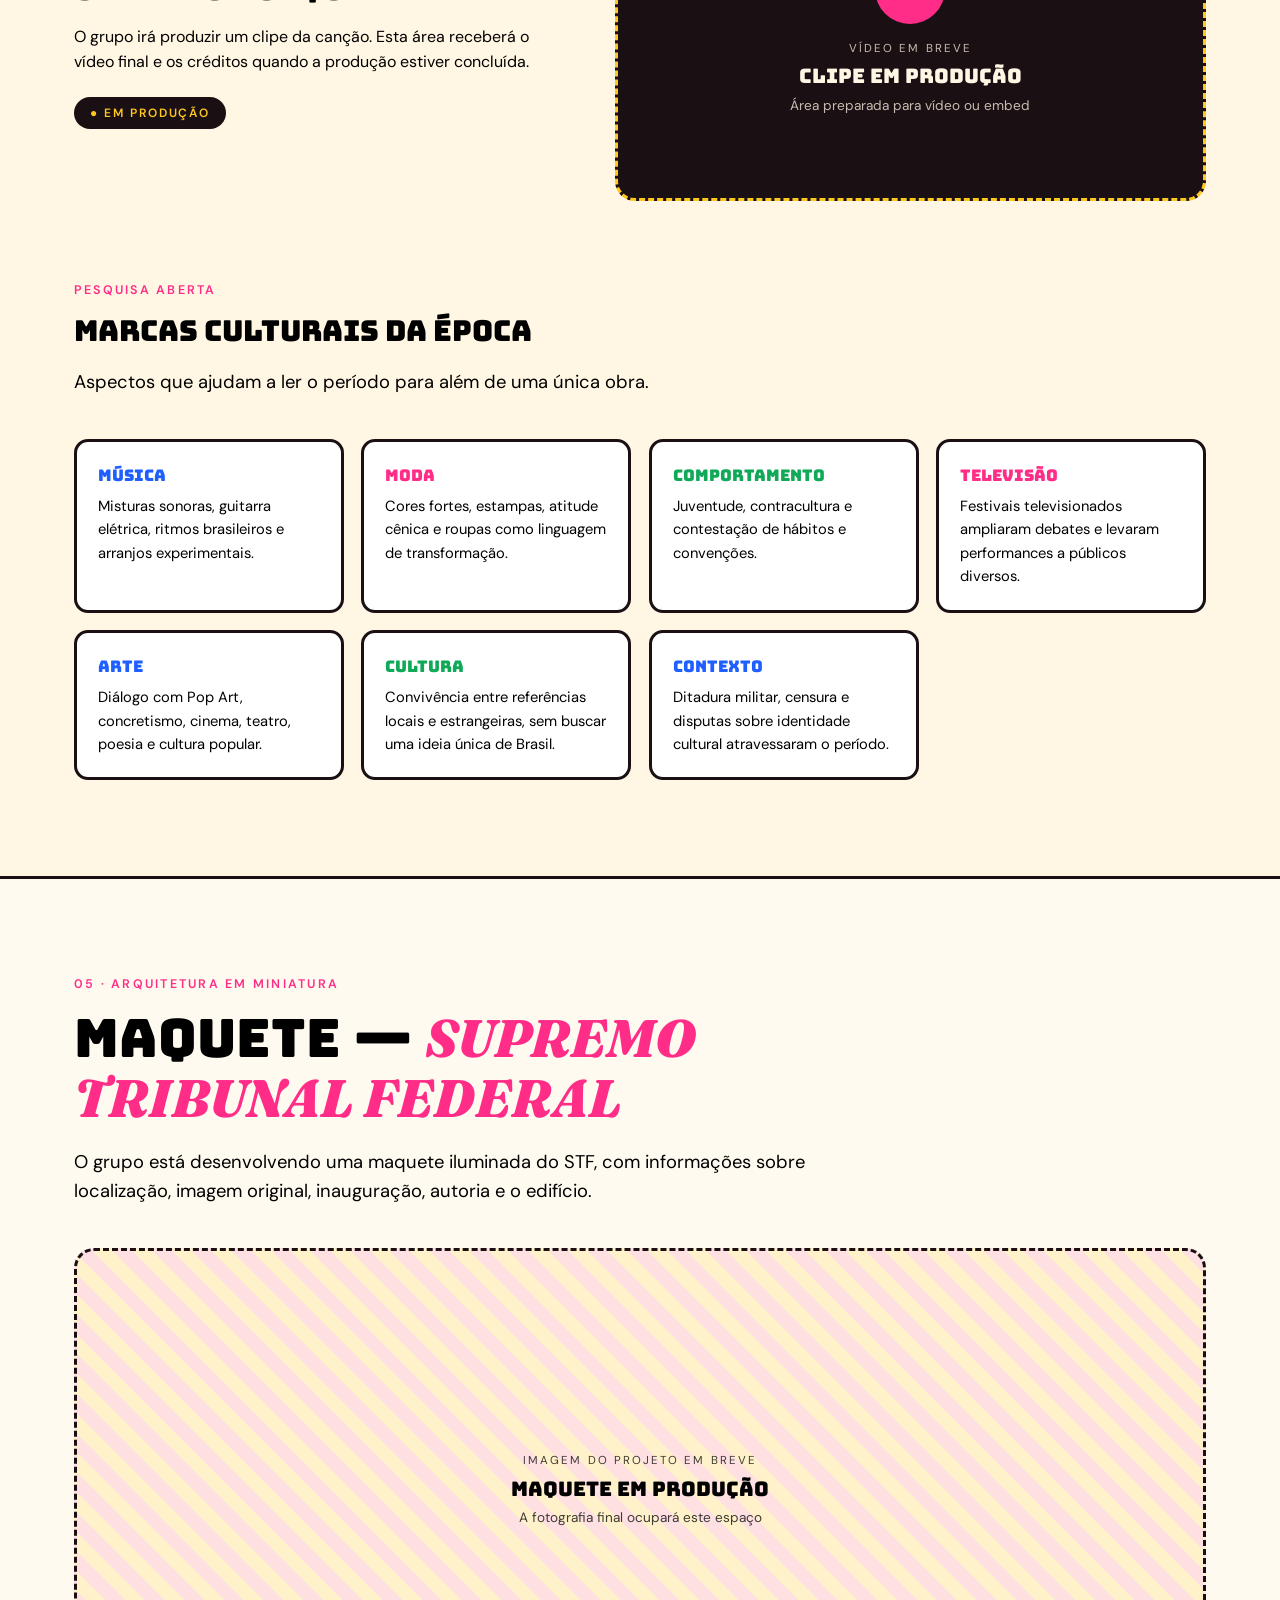
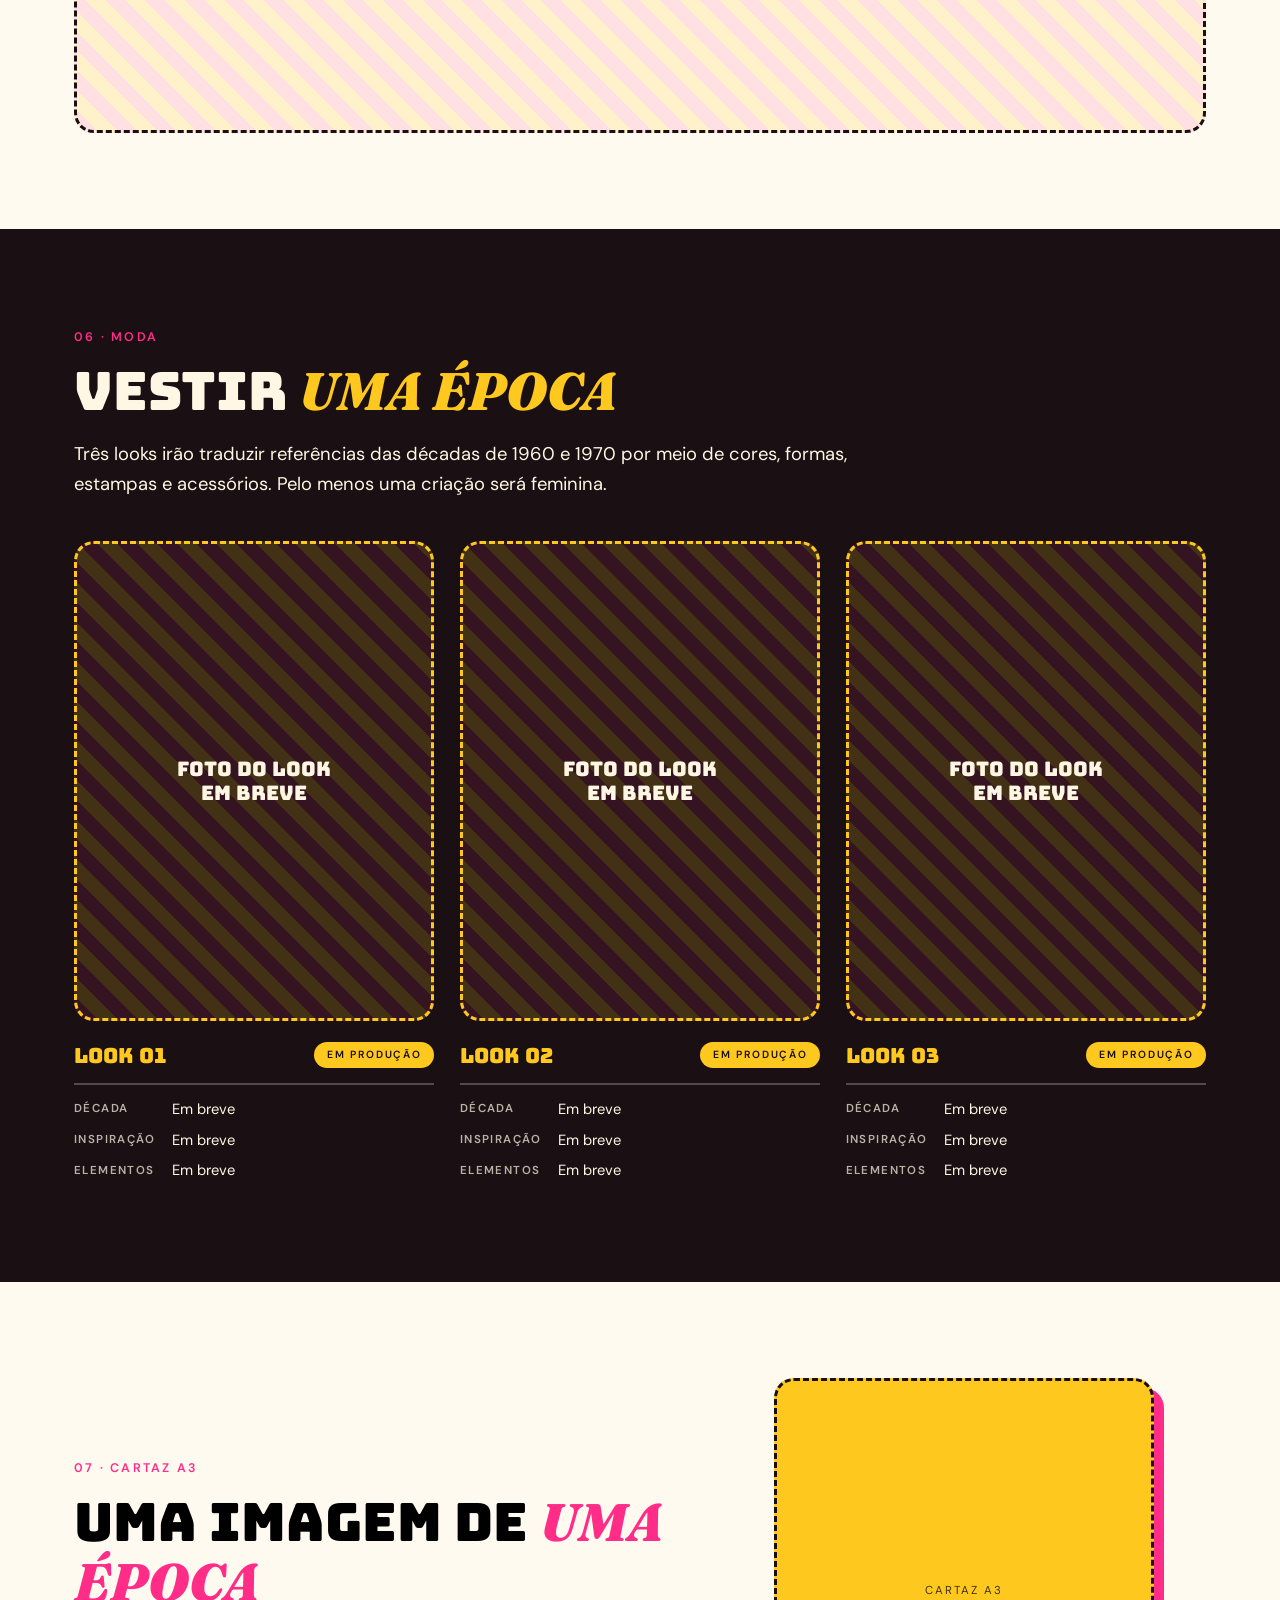
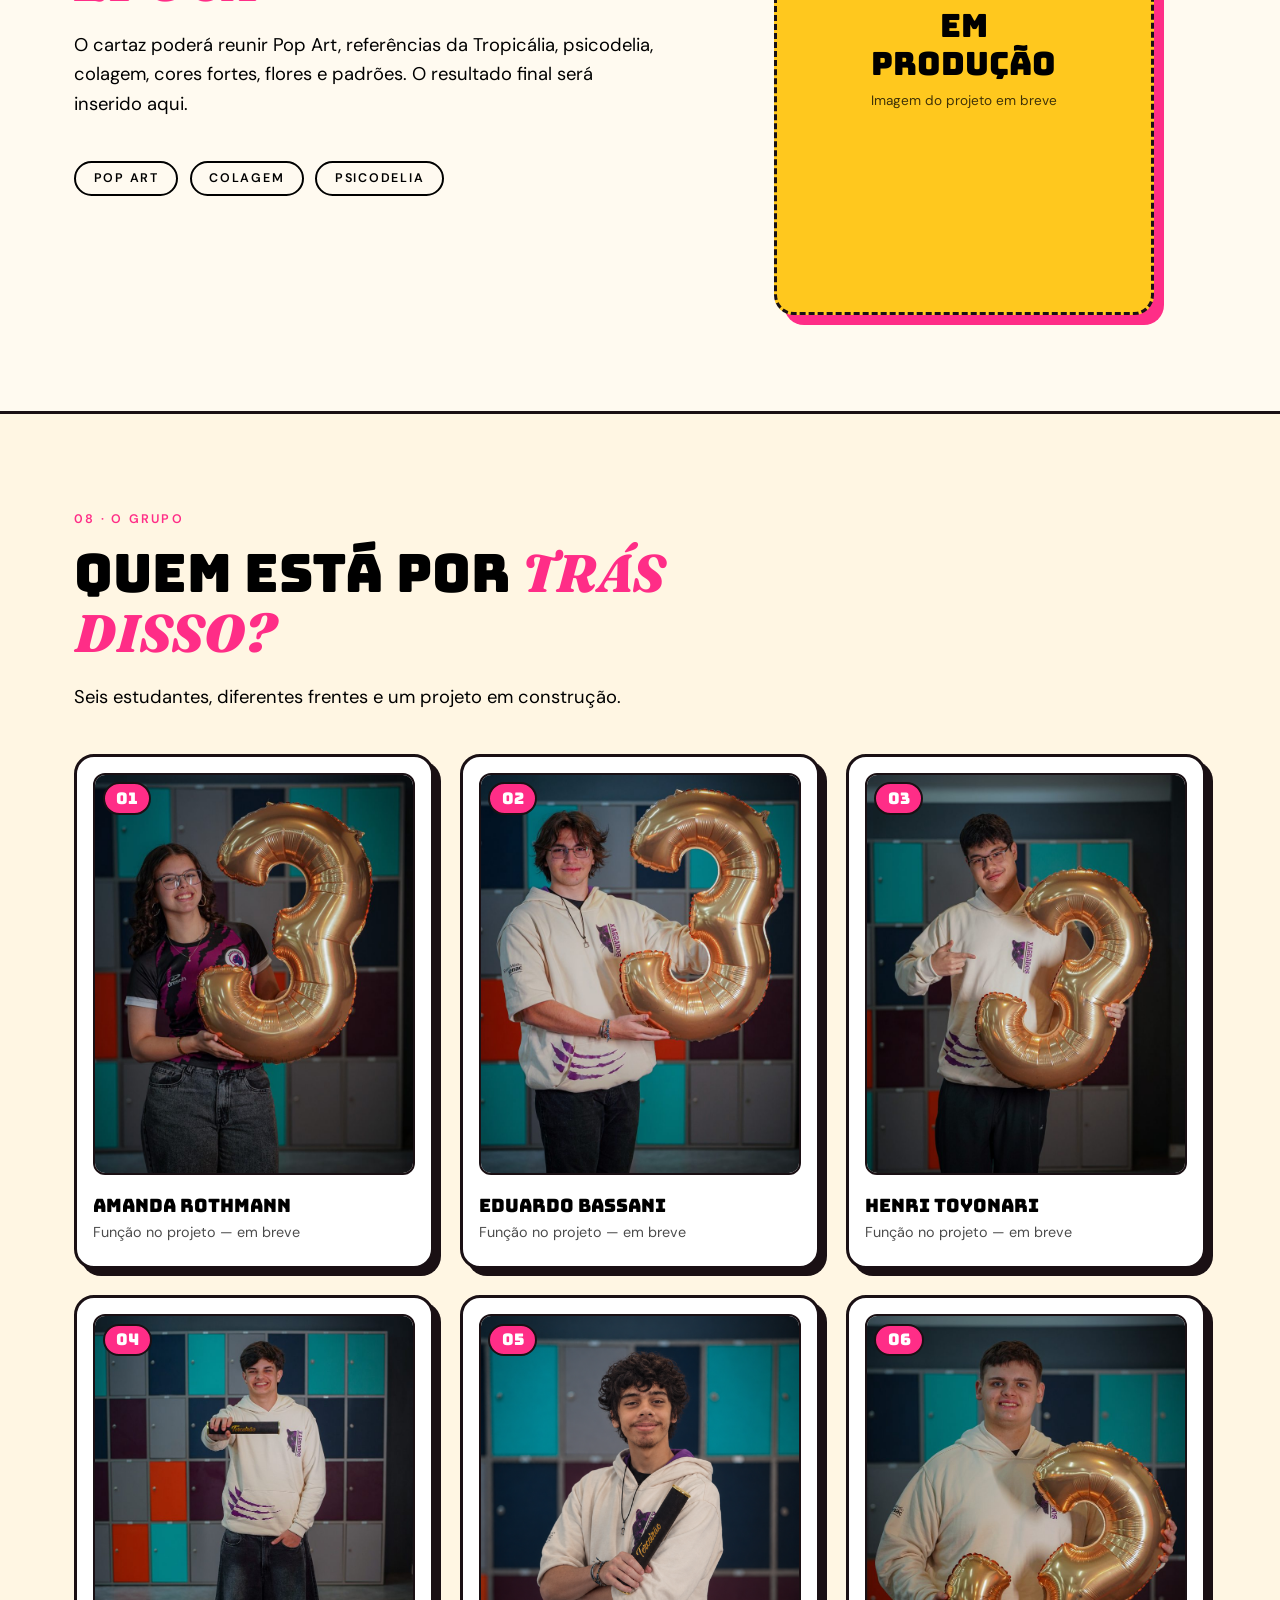
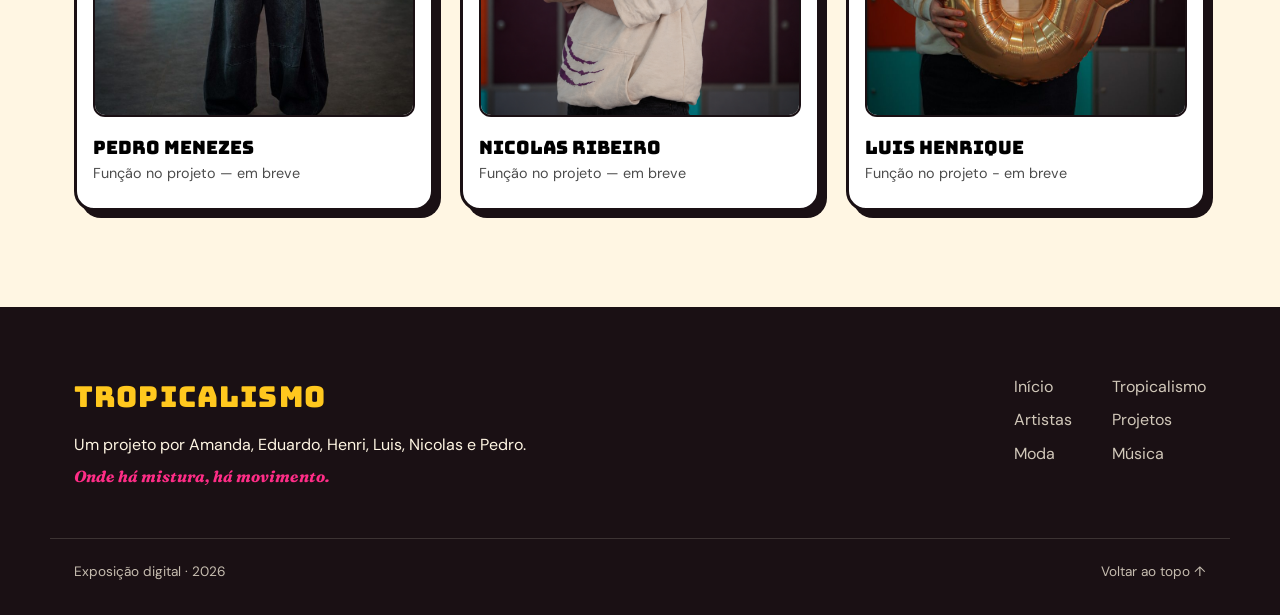
==== commit 70d8b61e: "Atualização: adição da foto do Nicolas" ====
--- a/index.html
+++ b/index.html
@@ -120,42 +120,49 @@
         <div class="artists">
           <button class="artist reveal" data-nome="Caetano Veloso" data-papel="voz &amp; composição"
             data-img="img/artistas/caetano-veloso.jpg" data-c="c1">
-            <span class="num">01</span><img src="./site-tropicalismo/site/img/artistas/caetano-veloso.jpg" alt="Caetano Veloso" loading="lazy">
+            <span class="num">01</span><img src="./site-tropicalismo/site/img/artistas/caetano-veloso.jpg"
+              alt="Caetano Veloso" loading="lazy">
             <span class="ini">CV</span><em>voz &amp; composição</em><strong>Caetano Veloso</strong><small>abrir
               perfil</small>
           </button>
           <button class="artist reveal" data-nome="Gilberto Gil" data-papel="ritmo &amp; invenção"
             data-img="img/artistas/gilberto-gil.jpg" data-c="c2">
-            <span class="num">02</span><img src="./site-tropicalismo/site/img/artistas/gilberto-gil.jpg" alt="Gilberto Gil" loading="lazy">
+            <span class="num">02</span><img src="./site-tropicalismo/site/img/artistas/gilberto-gil.jpg"
+              alt="Gilberto Gil" loading="lazy">
             <span class="ini">GG</span><em>ritmo &amp; invenção</em><strong>Gilberto Gil</strong><small>abrir
               perfil</small>
           </button>
           <button class="artist reveal" data-nome="Gal Costa" data-papel="interpretação &amp; presença"
             data-img="img/artistas/gal-costa.jpg" data-c="c3">
-            <span class="num">03</span><img src="./site-tropicalismo/site/img/artistas/gal-costa.jpg" alt="Gal Costa" loading="lazy">
+            <span class="num">03</span><img src="./site-tropicalismo/site/img/artistas/gal-costa.jpg" alt="Gal Costa"
+              loading="lazy">
             <span class="ini">GC</span><em>interpretação &amp; presença</em><strong>Gal Costa</strong><small>abrir
               perfil</small>
           </button>
           <button class="artist reveal" data-nome="Os Mutantes" data-papel="som &amp; experimentação"
             data-img="img/artistas/os-mutantes.jpg" data-c="c4">
-            <span class="num">04</span><img src="./site-tropicalismo/site/img/artistas/os-mutantes.jpg" alt="Os Mutantes" loading="lazy">
+            <span class="num">04</span><img src="./site-tropicalismo/site/img/artistas/os-mutantes.jpg"
+              alt="Os Mutantes" loading="lazy">
             <span class="ini">OM</span><em>som &amp; experimentação</em><strong>Os Mutantes</strong><small>abrir
               perfil</small>
           </button>
           <button class="artist reveal" data-nome="Tom Zé" data-papel="ruptura &amp; pesquisa"
             data-img="img/artistas/tom-ze.jpg" data-c="c5">
-            <span class="num">05</span><img src="./site-tropicalismo/site/img/artistas/tom-ze.jpg" alt="Tom Zé" loading="lazy">
+            <span class="num">05</span><img src="./site-tropicalismo/site/img/artistas/tom-ze.jpg" alt="Tom Zé"
+              loading="lazy">
             <span class="ini">TZ</span><em>ruptura &amp; pesquisa</em><strong>Tom Zé</strong><small>abrir perfil</small>
           </button>
           <button class="artist reveal" data-nome="Torquato Neto" data-papel="palavra &amp; pensamento"
             data-img="img/artistas/torquato-neto.jpg" data-c="c6">
-            <span class="num">06</span><img src="./site-tropicalismo/site/img/artistas/torquato-neto.jpg" alt="Torquato Neto" loading="lazy">
+            <span class="num">06</span><img src="./site-tropicalismo/site/img/artistas/torquato-neto.jpg"
+              alt="Torquato Neto" loading="lazy">
             <span class="ini">TN</span><em>palavra &amp; pensamento</em><strong>Torquato Neto</strong><small>abrir
               perfil</small>
           </button>
           <button class="artist reveal" data-nome="Rogério Duprat" data-papel="arranjo &amp; vanguarda"
             data-img="img/artistas/rogerio-duprat.jpg" data-c="c7">
-            <span class="num">07</span><img src="./site-tropicalismo/site/img/artistas/rogerio-duprat.jpg" alt="Rogério Duprat" loading="lazy">
+            <span class="num">07</span><img src="./site-tropicalismo/site/img/artistas/rogerio-duprat.jpg"
+              alt="Rogério Duprat" loading="lazy">
             <span class="ini">RD</span><em>arranjo &amp; vanguarda</em><strong>Rogério Duprat</strong><small>abrir
               perfil</small>
           </button>
@@ -355,38 +362,43 @@
 
         <div class="team">
           <article class="member reveal">
-            <div class="photo"><img src="./site-tropicalismo/site/img/grupo/amanda.jpg" alt="Amanda Rothmann" loading="lazy"></div>
+            <div class="photo"><img src="./site-tropicalismo/site/img/grupo/amanda.jpg" alt="Amanda Rothmann"
+                loading="lazy"></div>
             <span class="mn">01</span>
             <h3>Amanda Rothmann</h3>
             <p>Função no projeto — em breve</p>
           </article>
           <article class="member reveal">
-            <div class="photo"><img src="./site-tropicalismo/site/img/grupo/eduardo.jpg" alt="Eduardo Bassani" loading="lazy"></div>
+            <div class="photo"><img src="./site-tropicalismo/site/img/grupo/eduardo.jpg" alt="Eduardo Bassani"
+                loading="lazy"></div>
             <span class="mn">02</span>
             <h3>Eduardo Bassani</h3>
             <p>Função no projeto — em breve</p>
           </article>
           <article class="member reveal">
-            <div class="photo"><img src="./site-tropicalismo/site/img/grupo/henri.jpg" alt="Henri Toyonari" loading="lazy"></div>
+            <div class="photo"><img src="./site-tropicalismo/site/img/grupo/henri.jpg" alt="Henri Toyonari"
+                loading="lazy"></div>
             <span class="mn">03</span>
             <h3>Henri Toyonari</h3>
             <p>Função no projeto — em breve</p>
           </article>
           <article class="member reveal">
-            <div class="photo"><img src="./site-tropicalismo/site/img/grupo/pedro.jpg" alt="Pedro Menezes" loading="lazy"></div>
+            <div class="photo"><img src="./site-tropicalismo/site/img/grupo/pedro.jpg" alt="Pedro Menezes"
+                loading="lazy"></div>
             <span class="mn">04</span>
             <h3>Pedro Menezes</h3>
             <p>Função no projeto — em breve</p>
           </article>
           <article class="member reveal">
-            <!-- SUBSTITUIR: adicione img/grupo/nicolas.jpg quando tiver a foto -->
-            <div class="photo empty"><span>FOTO EM BREVE</span></div>
+            <div class="photo"><img src="./site-tropicalismo/site/img/grupo/nicolas.png" alt="Nicolas Ribeiro"
+                loading="lazy"></div>
             <span class="mn">05</span>
             <h3>Nicolas Ribeiro</h3>
             <p>Função no projeto — em breve</p>
           </article>
           <article class="member reveal">
-            <div class="photo"><img src="./site-tropicalismo/site/img/grupo/luis.jpg" alt="Luis Henrique" loading="lazy"></div>
+            <div class="photo"><img src="./site-tropicalismo/site/img/grupo/luis.jpg" alt="Luis Henrique"
+                loading="lazy"></div>
             <span class="mn">06</span>
             <h3>Luis Henrique</h3>
             <p>Função no projeto - em breve</p>
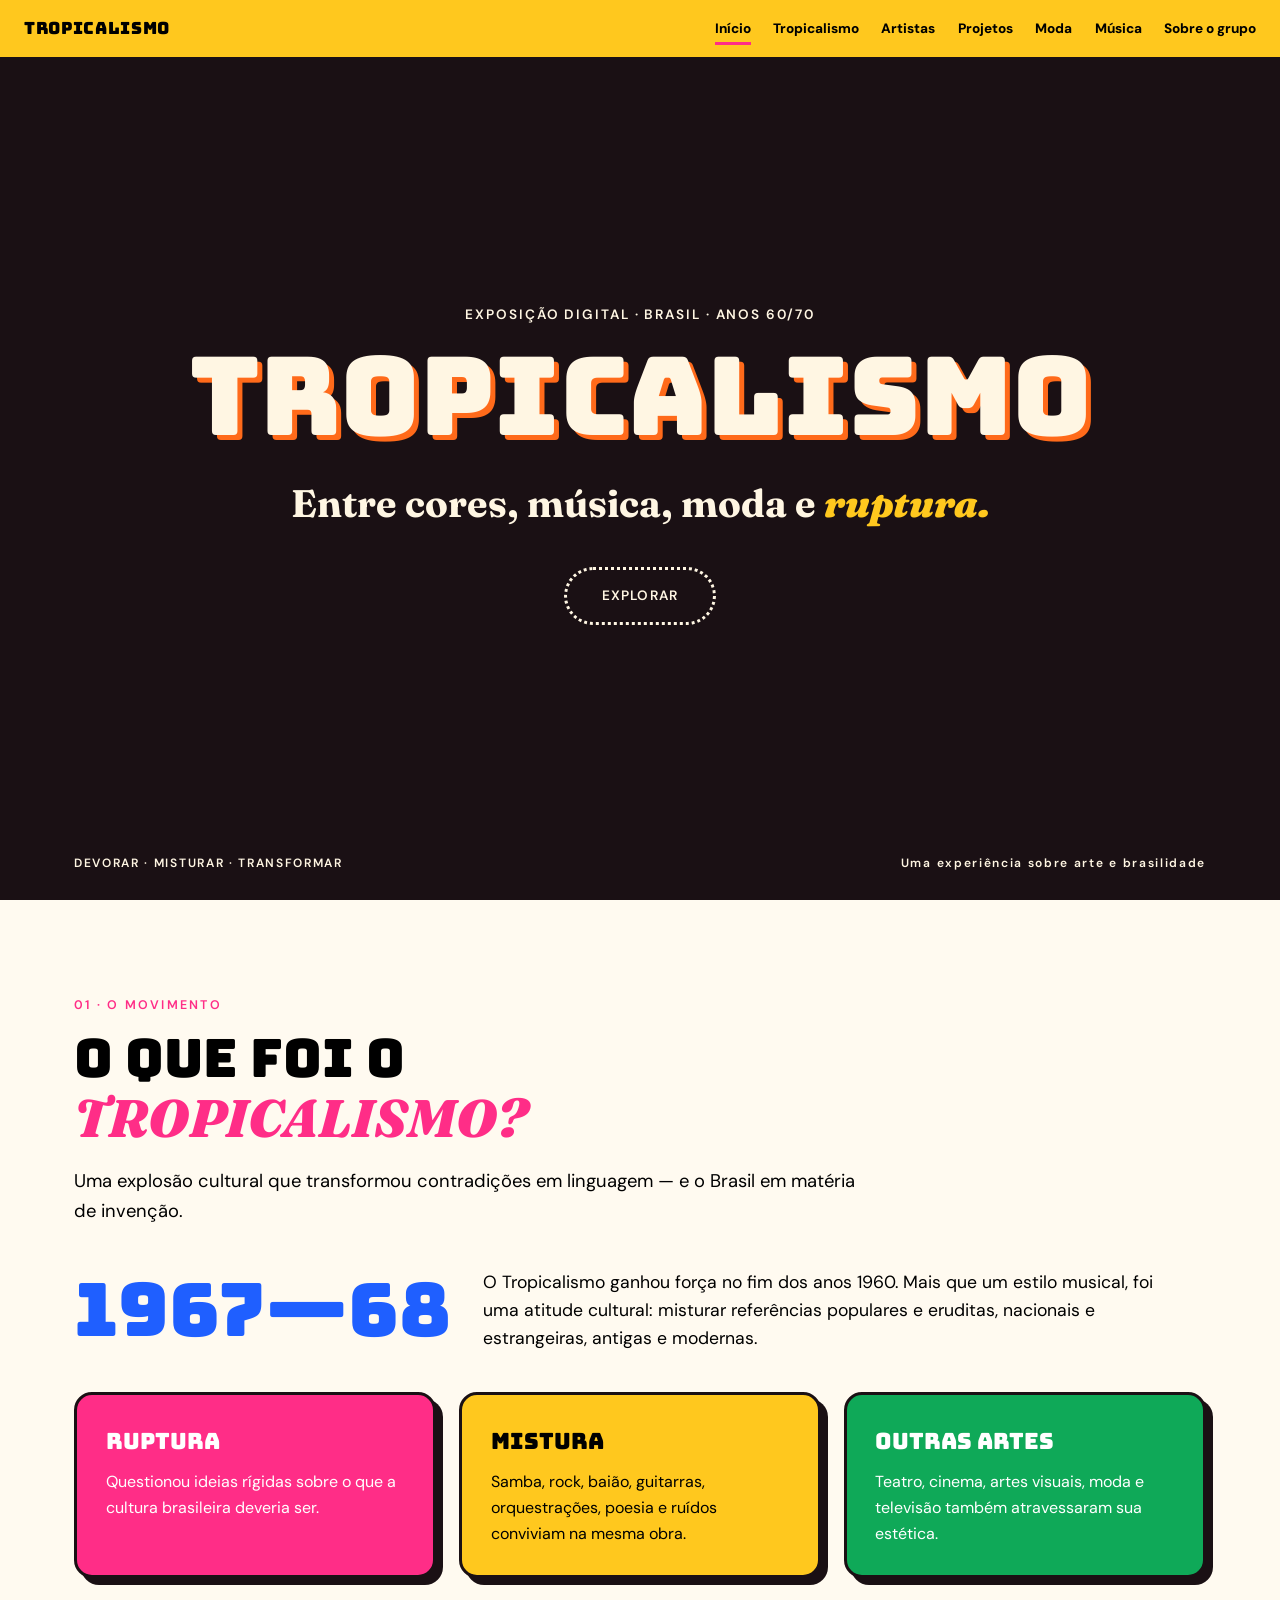
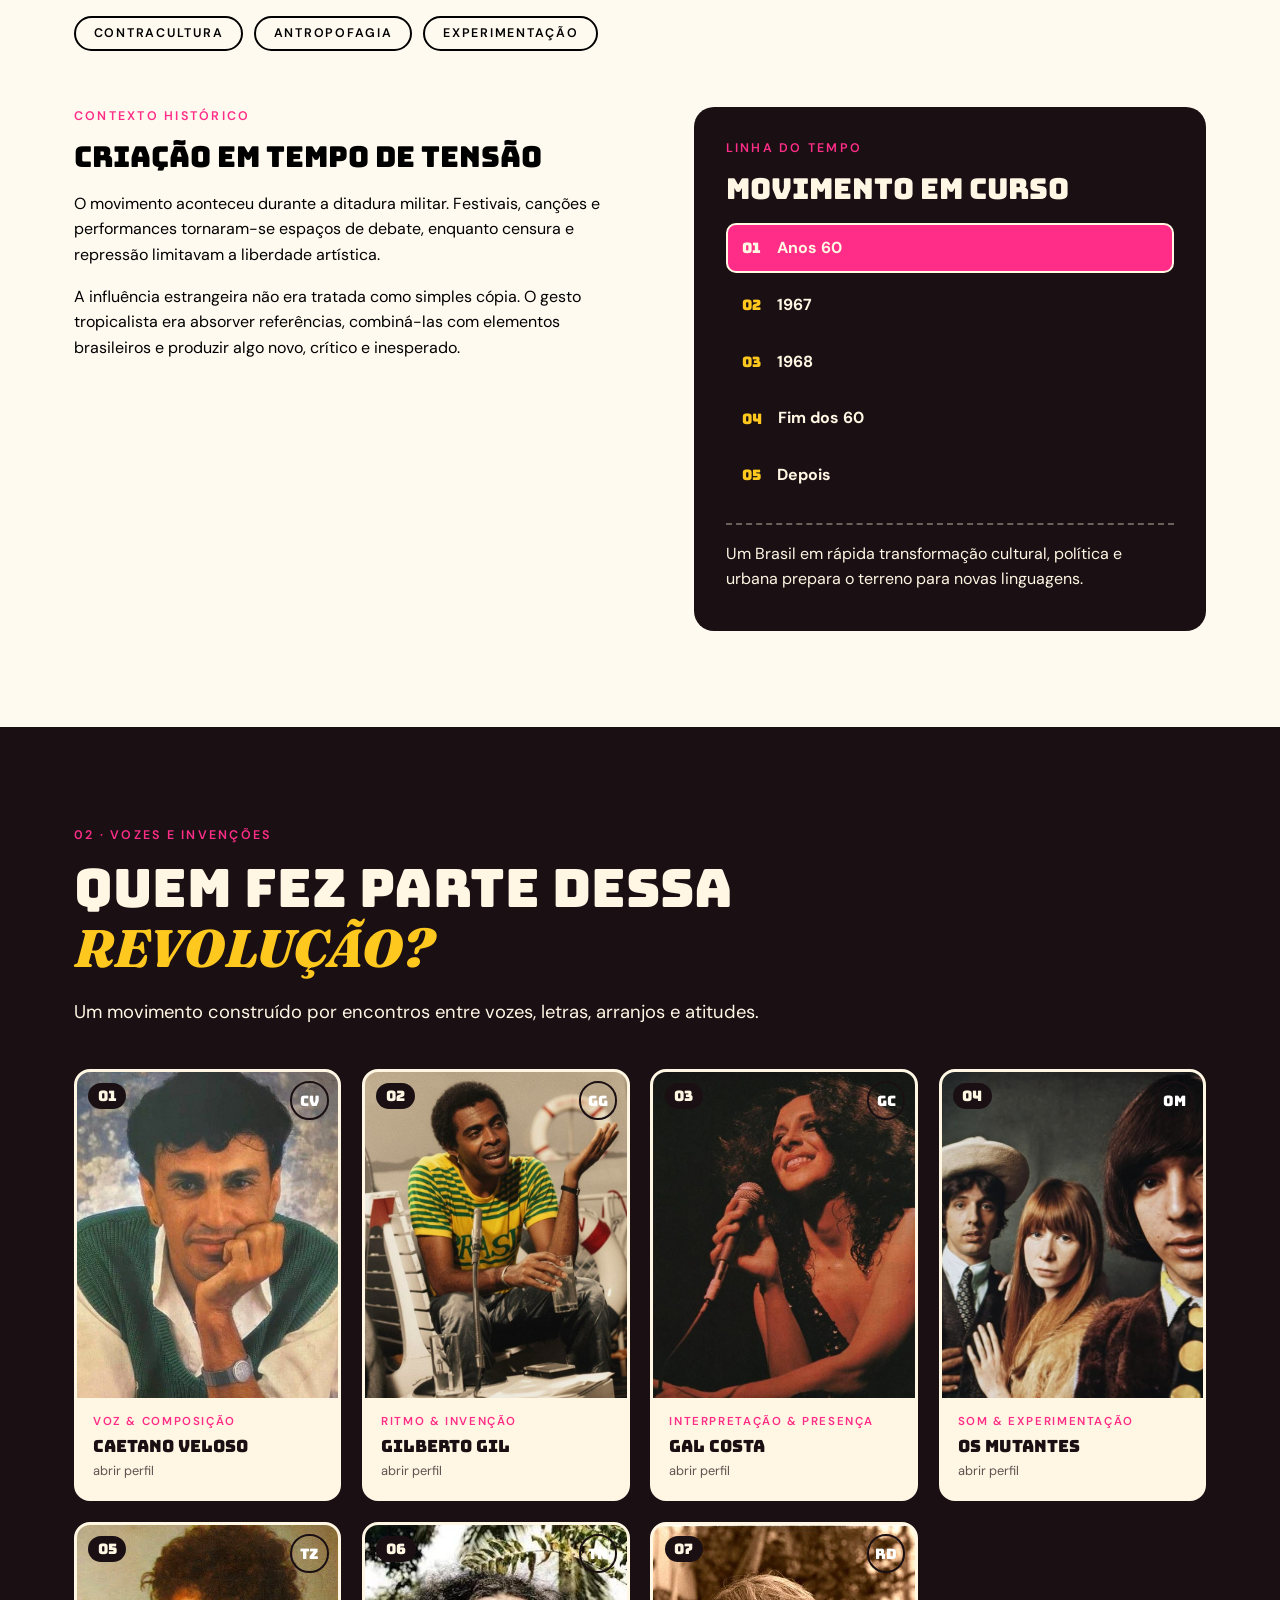
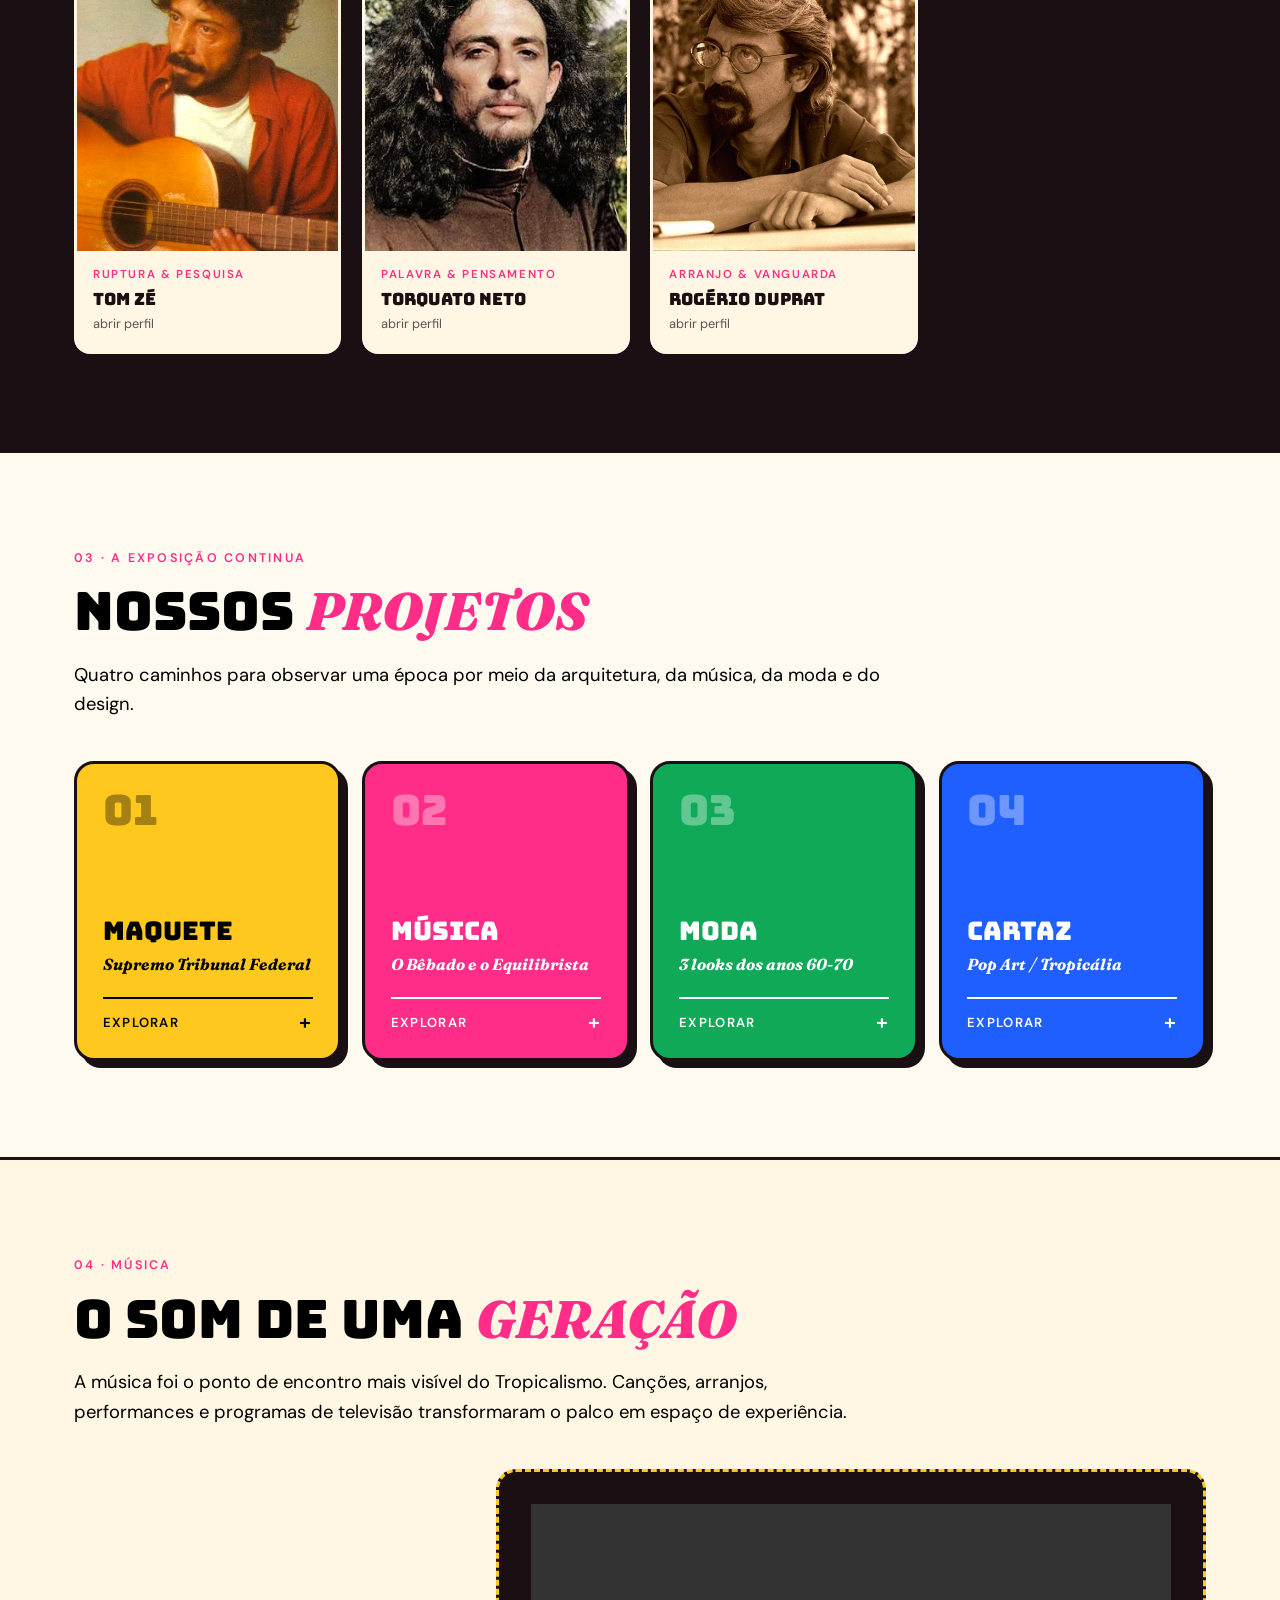
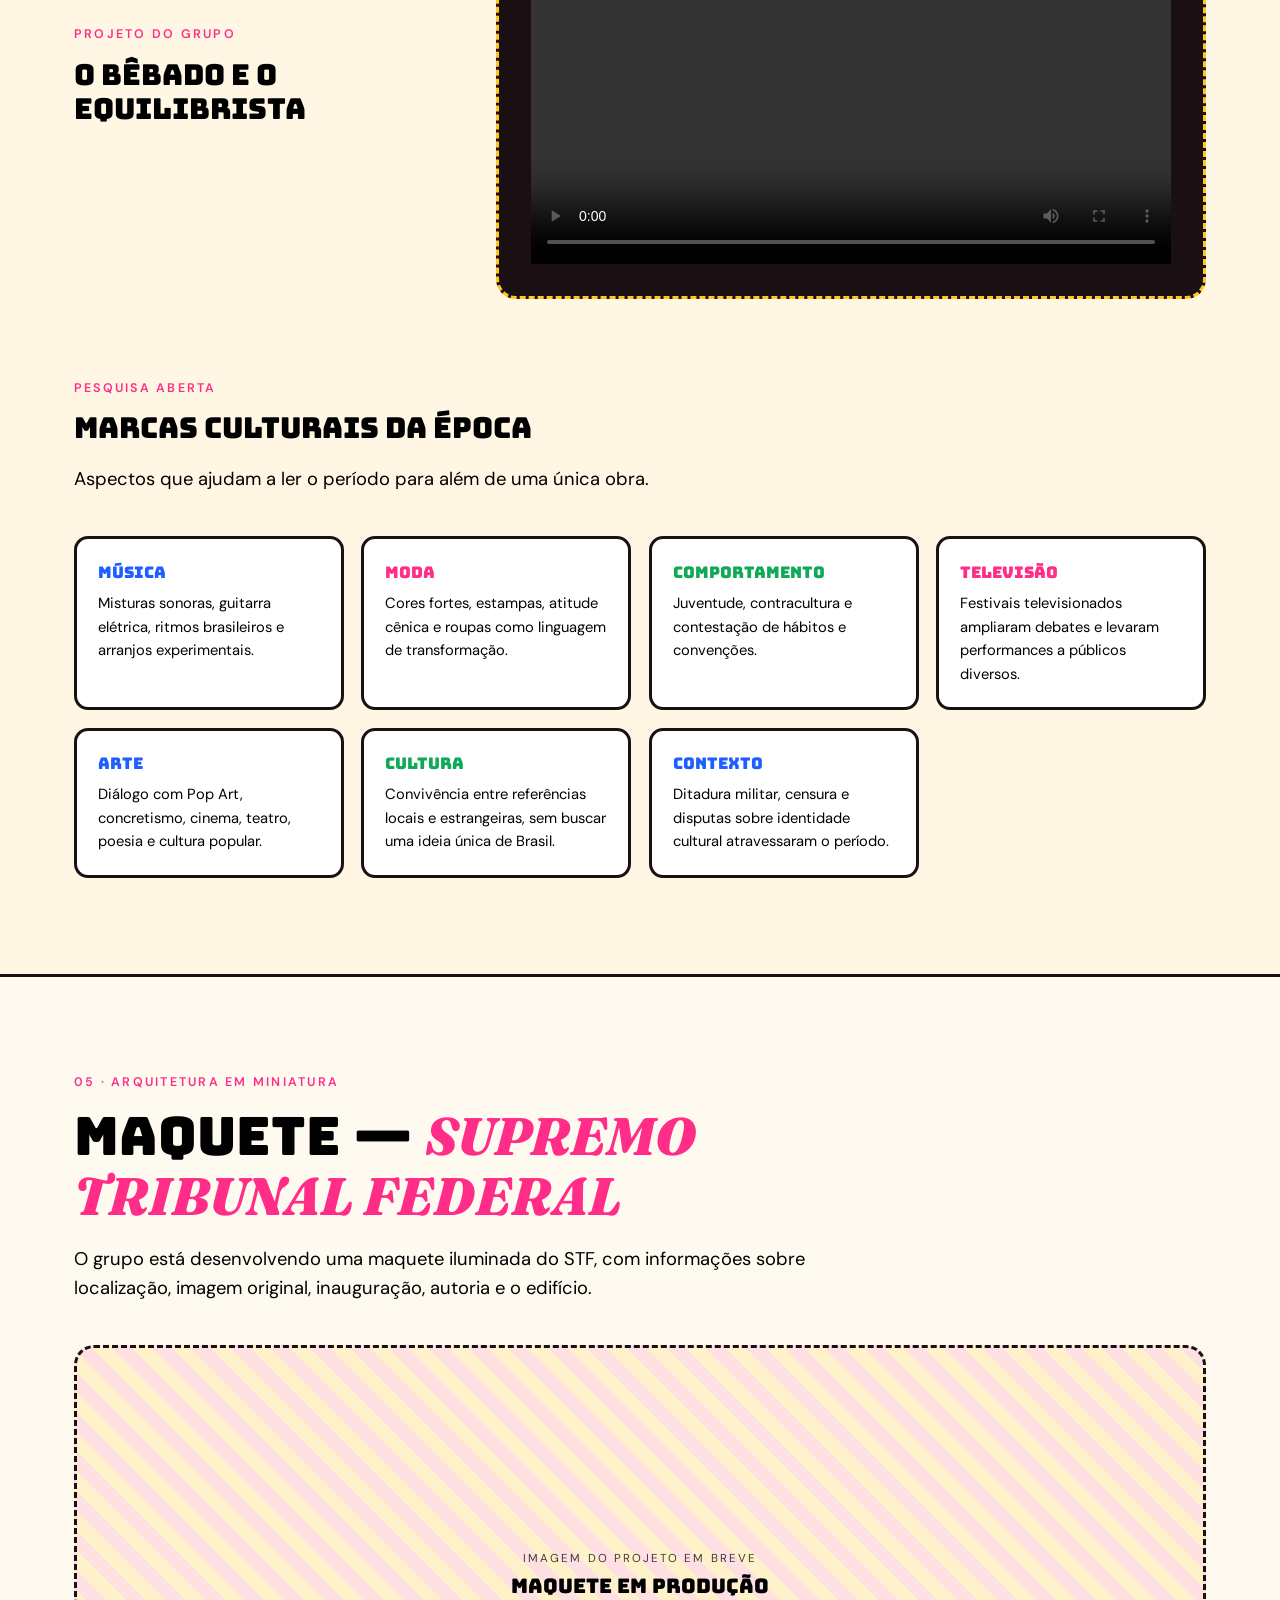
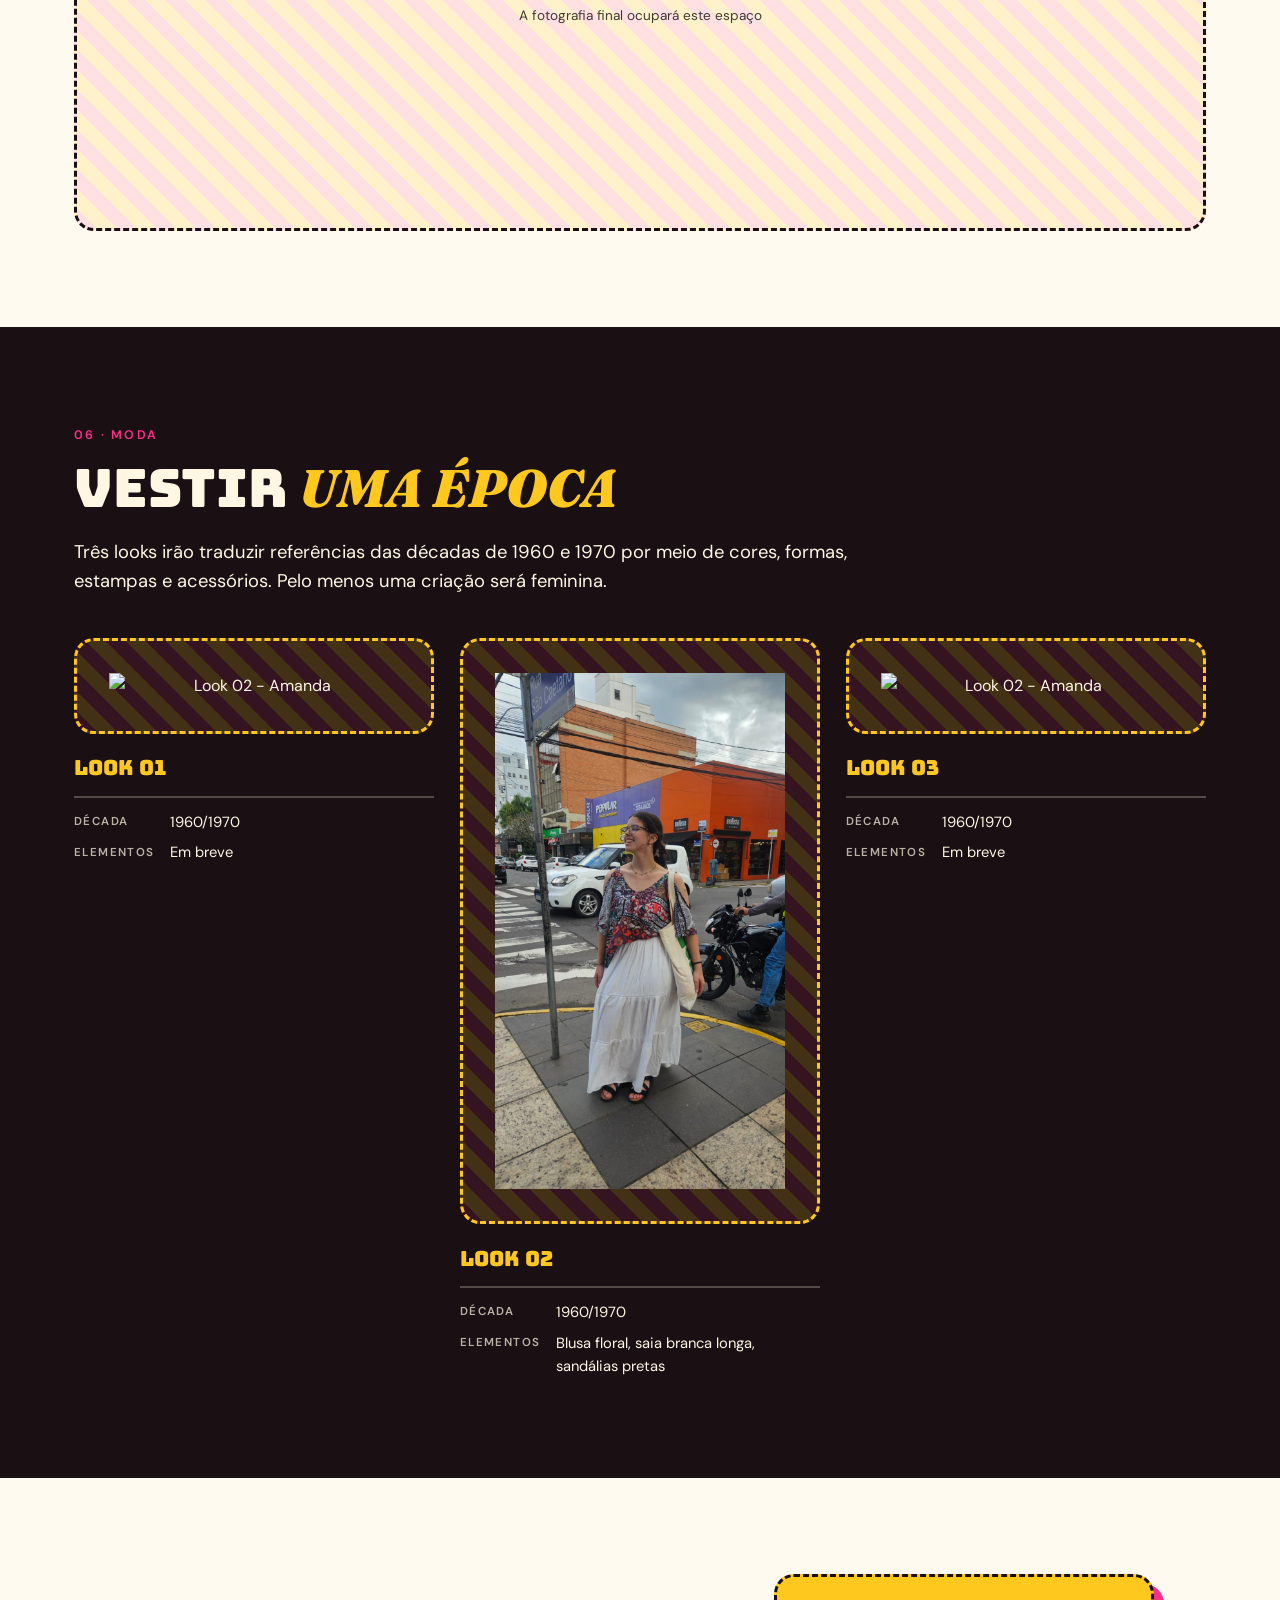
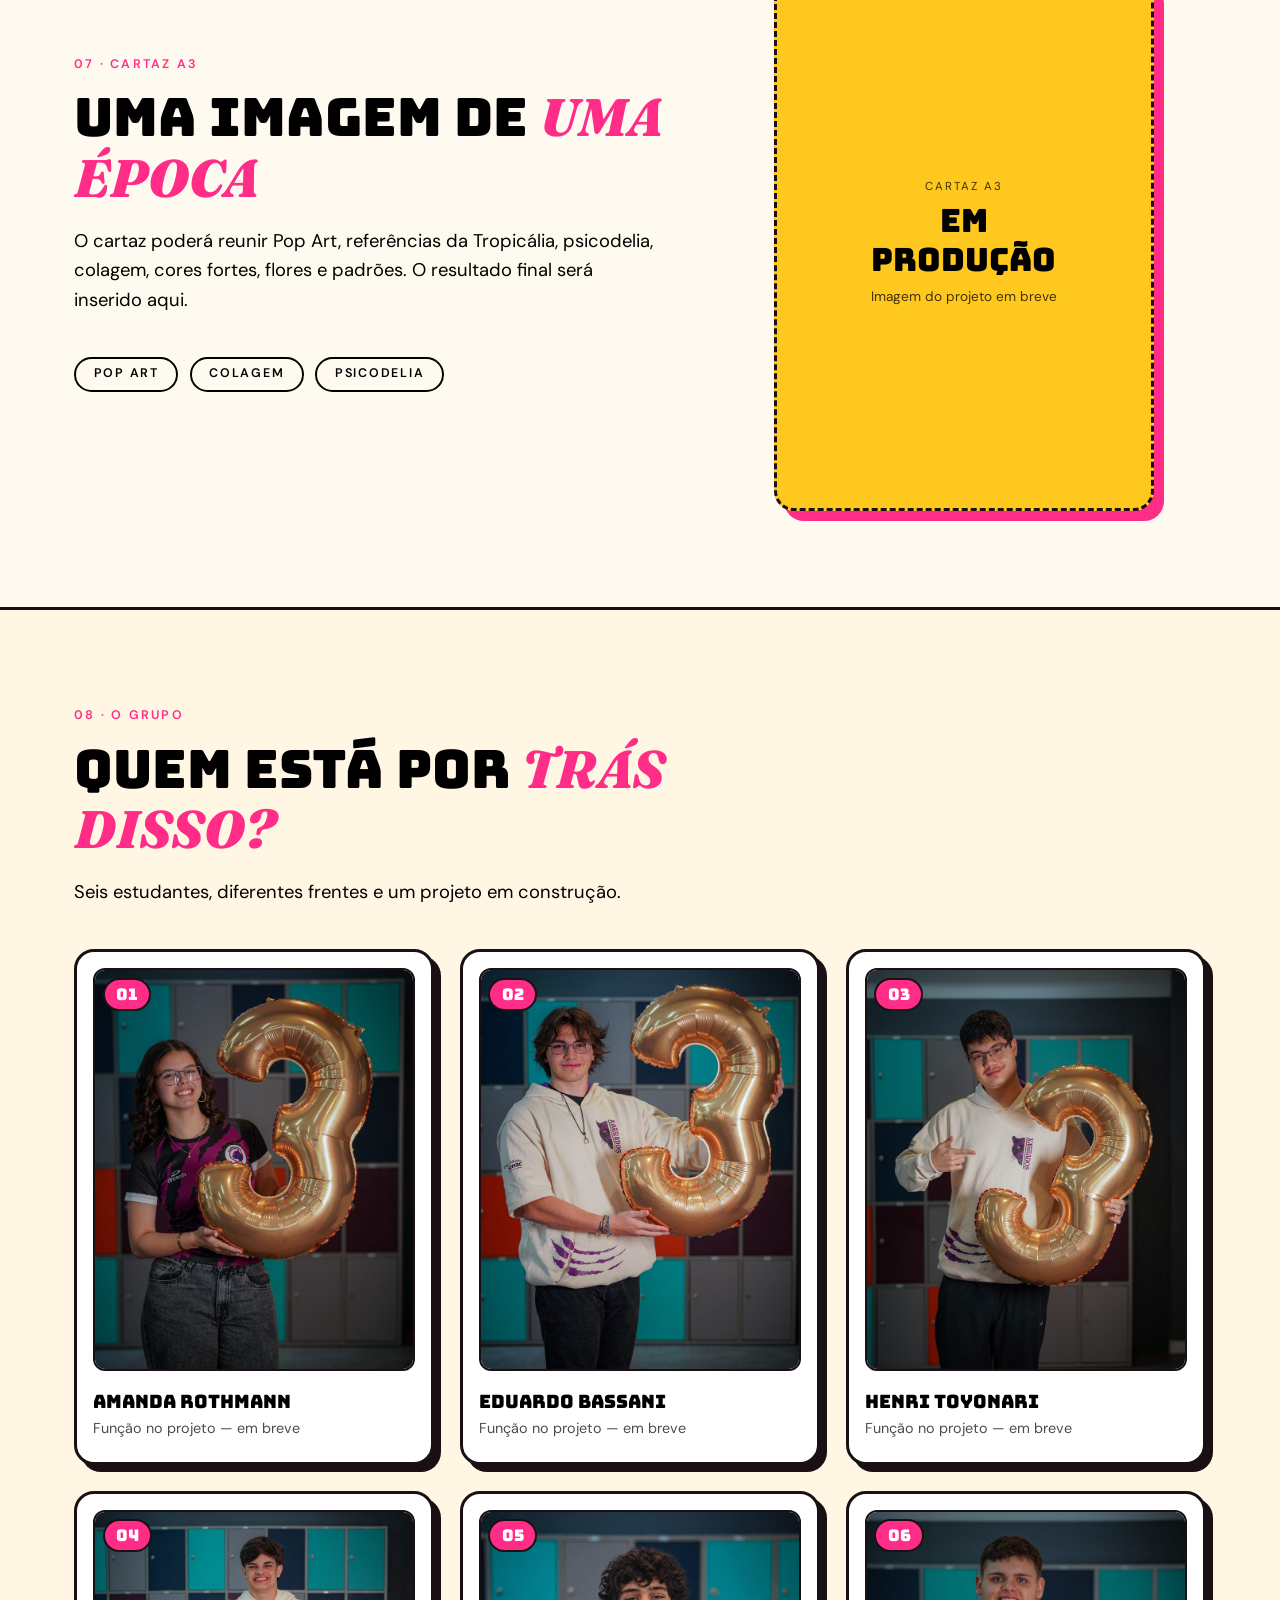
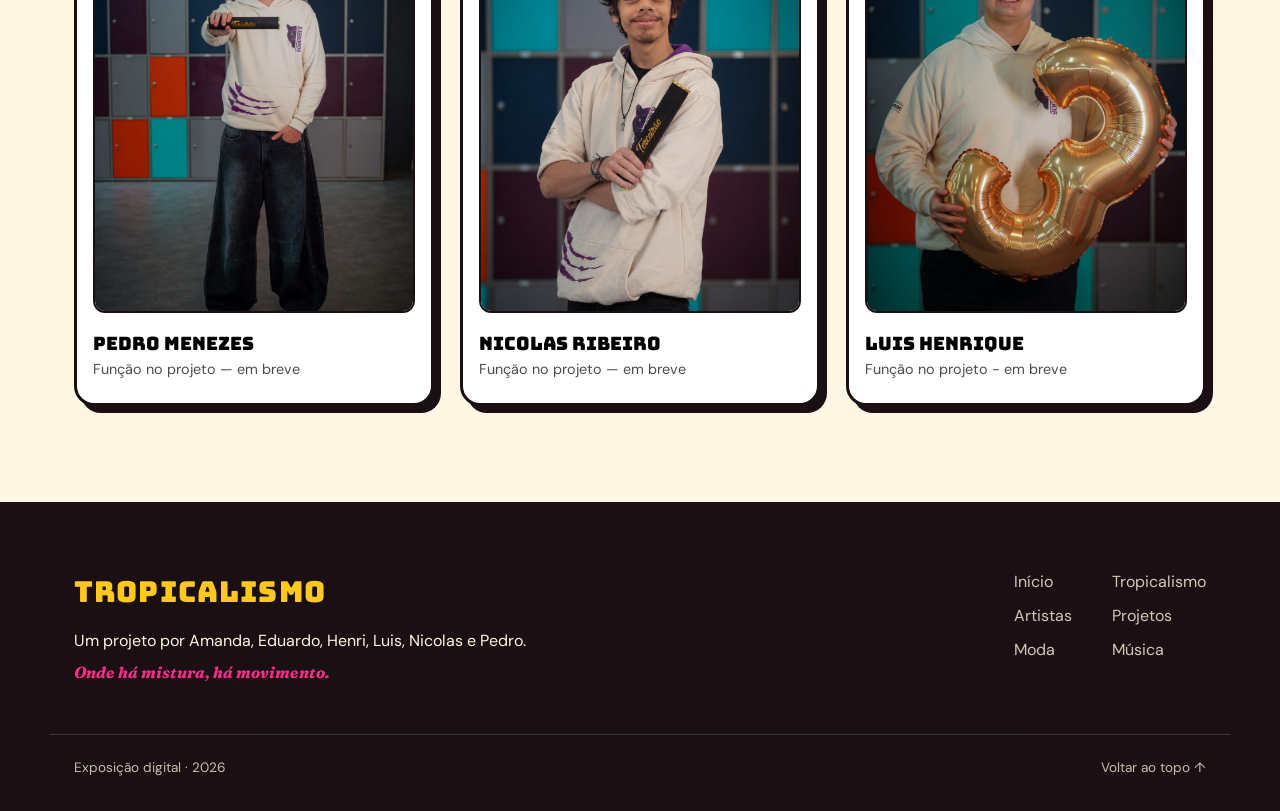
==== commit 6ca16b22: "Atualização: clipe e figurino" ====
--- a/index.html
+++ b/index.html
@@ -211,16 +211,12 @@
           <div class="reveal">
             <p class="kicker">Projeto do grupo</p>
             <h3 class="h3big">O BÊBADO E O EQUILIBRISTA</h3>
-            <p>O grupo irá produzir um clipe da canção. Esta área receberá o vídeo final e os créditos quando a produção
-              estiver concluída.</p>
-            <span class="badge">● EM PRODUÇÃO</span>
           </div>
           <!-- SUBSTITUIR: troque este bloco por <iframe> ou <video> do clipe final -->
           <div class="video-ph reveal">
-            <span class="play">▶</span>
-            <small>Vídeo em breve</small>
-            <strong>CLIPE EM PRODUÇÃO</strong>
-            <span>Área preparada para vídeo ou embed</span>
+            <video width="640" height="360" controls>
+              <source src="./site-tropicalismo/site/video/o-bebado-e-a-equilibrista.mov" type="video/mp4">
+            </video>
           </div>
         </div>
 
@@ -289,43 +285,43 @@
         <div class="looks">
           <!-- SUBSTITUIR: foto, década, inspiração e elementos de cada look -->
           <article class="look reveal">
-            <div class="ph ph-tall"><strong>FOTO DO LOOK<br>EM BREVE</strong></div>
+            <img class="ph ph-tall" src="./site-tropicalismo/site/img/figurino/figurino-nicolas.jpg"
+              alt="Look 02 - Amanda" />
+
             <div class="look-head">
-              <h3>LOOK 01</h3><span class="badge sm">EM PRODUÇÃO</span>
+              <h3>LOOK 01</h3>
             </div>
             <dl>
               <dt>Década</dt>
-              <dd>Em breve</dd>
-              <dt>Inspiração</dt>
-              <dd>Em breve</dd>
+              <dd>1960/1970</dd>
               <dt>Elementos</dt>
               <dd>Em breve</dd>
             </dl>
           </article>
           <article class="look reveal">
-            <div class="ph ph-tall"><strong>FOTO DO LOOK<br>EM BREVE</strong></div>
+            <img class="ph ph-tall" src="./site-tropicalismo/site/img/figurino/figurino-amanda.jpg"
+              alt="Look 02 - Amanda" />
+
             <div class="look-head">
-              <h3>LOOK 02</h3><span class="badge sm">EM PRODUÇÃO</span>
+              <h3>LOOK 02</h3>
             </div>
             <dl>
               <dt>Década</dt>
-              <dd>Em breve</dd>
-              <dt>Inspiração</dt>
-              <dd>Em breve</dd>
+              <dd>1960/1970</dd>
               <dt>Elementos</dt>
-              <dd>Em breve</dd>
+              <dd>Blusa floral, saia branca longa, sandálias pretas</dd>
             </dl>
           </article>
           <article class="look reveal">
-            <div class="ph ph-tall"><strong>FOTO DO LOOK<br>EM BREVE</strong></div>
+            <img class="ph ph-tall" src="./site-tropicalismo/site/img/figurino/figurino-henri.jpg"
+              alt="Look 02 - Amanda" />
+
             <div class="look-head">
-              <h3>LOOK 03</h3><span class="badge sm">EM PRODUÇÃO</span>
+              <h3>LOOK 03</h3>
             </div>
             <dl>
               <dt>Década</dt>
-              <dd>Em breve</dd>
-              <dt>Inspiração</dt>
-              <dd>Em breve</dd>
+              <dd>1960/1970</dd>
               <dt>Elementos</dt>
               <dd>Em breve</dd>
             </dl>
--- a/site-tropicalismo/site/style.css
+++ b/site-tropicalismo/site/style.css
@@ -778,7 +778,6 @@
 }
 
 .ph-tall {
-  aspect-ratio: 3/4;
   border-color: var(--yellow);
   color: var(--cream);
 }
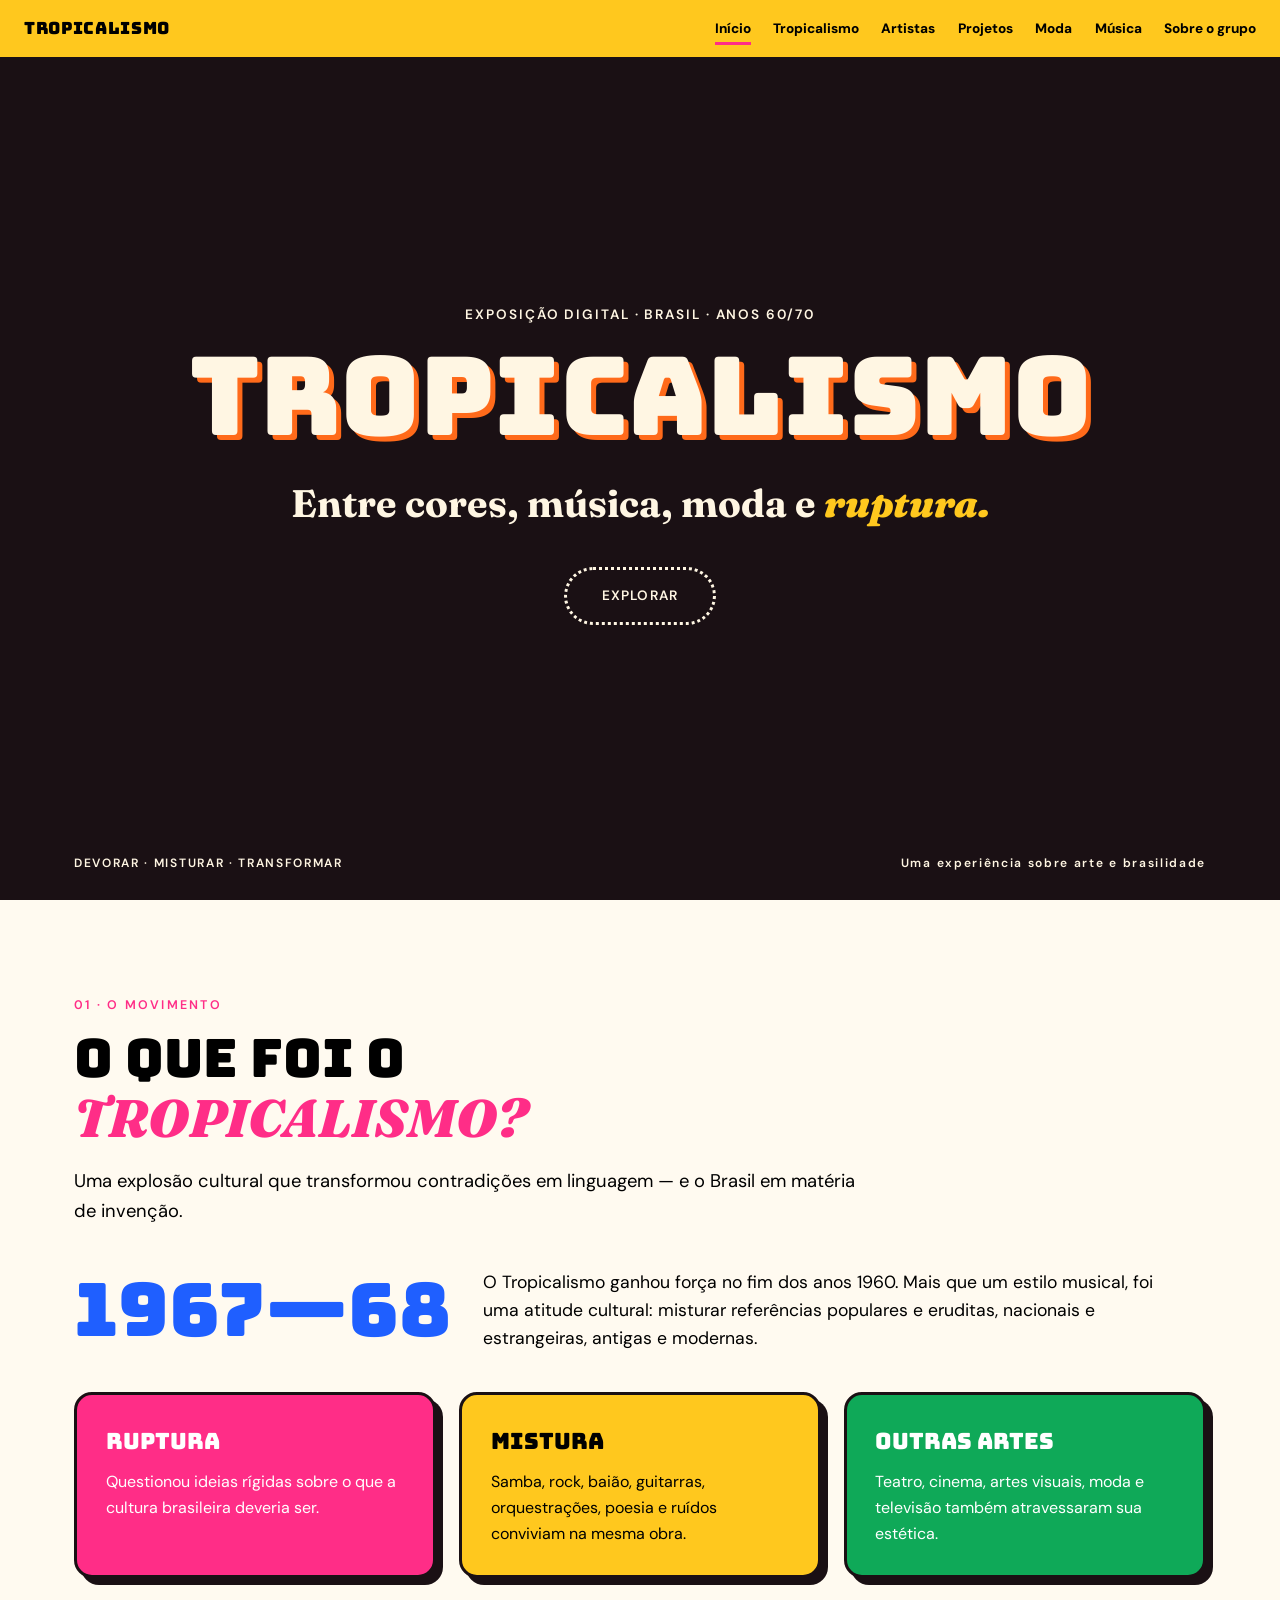
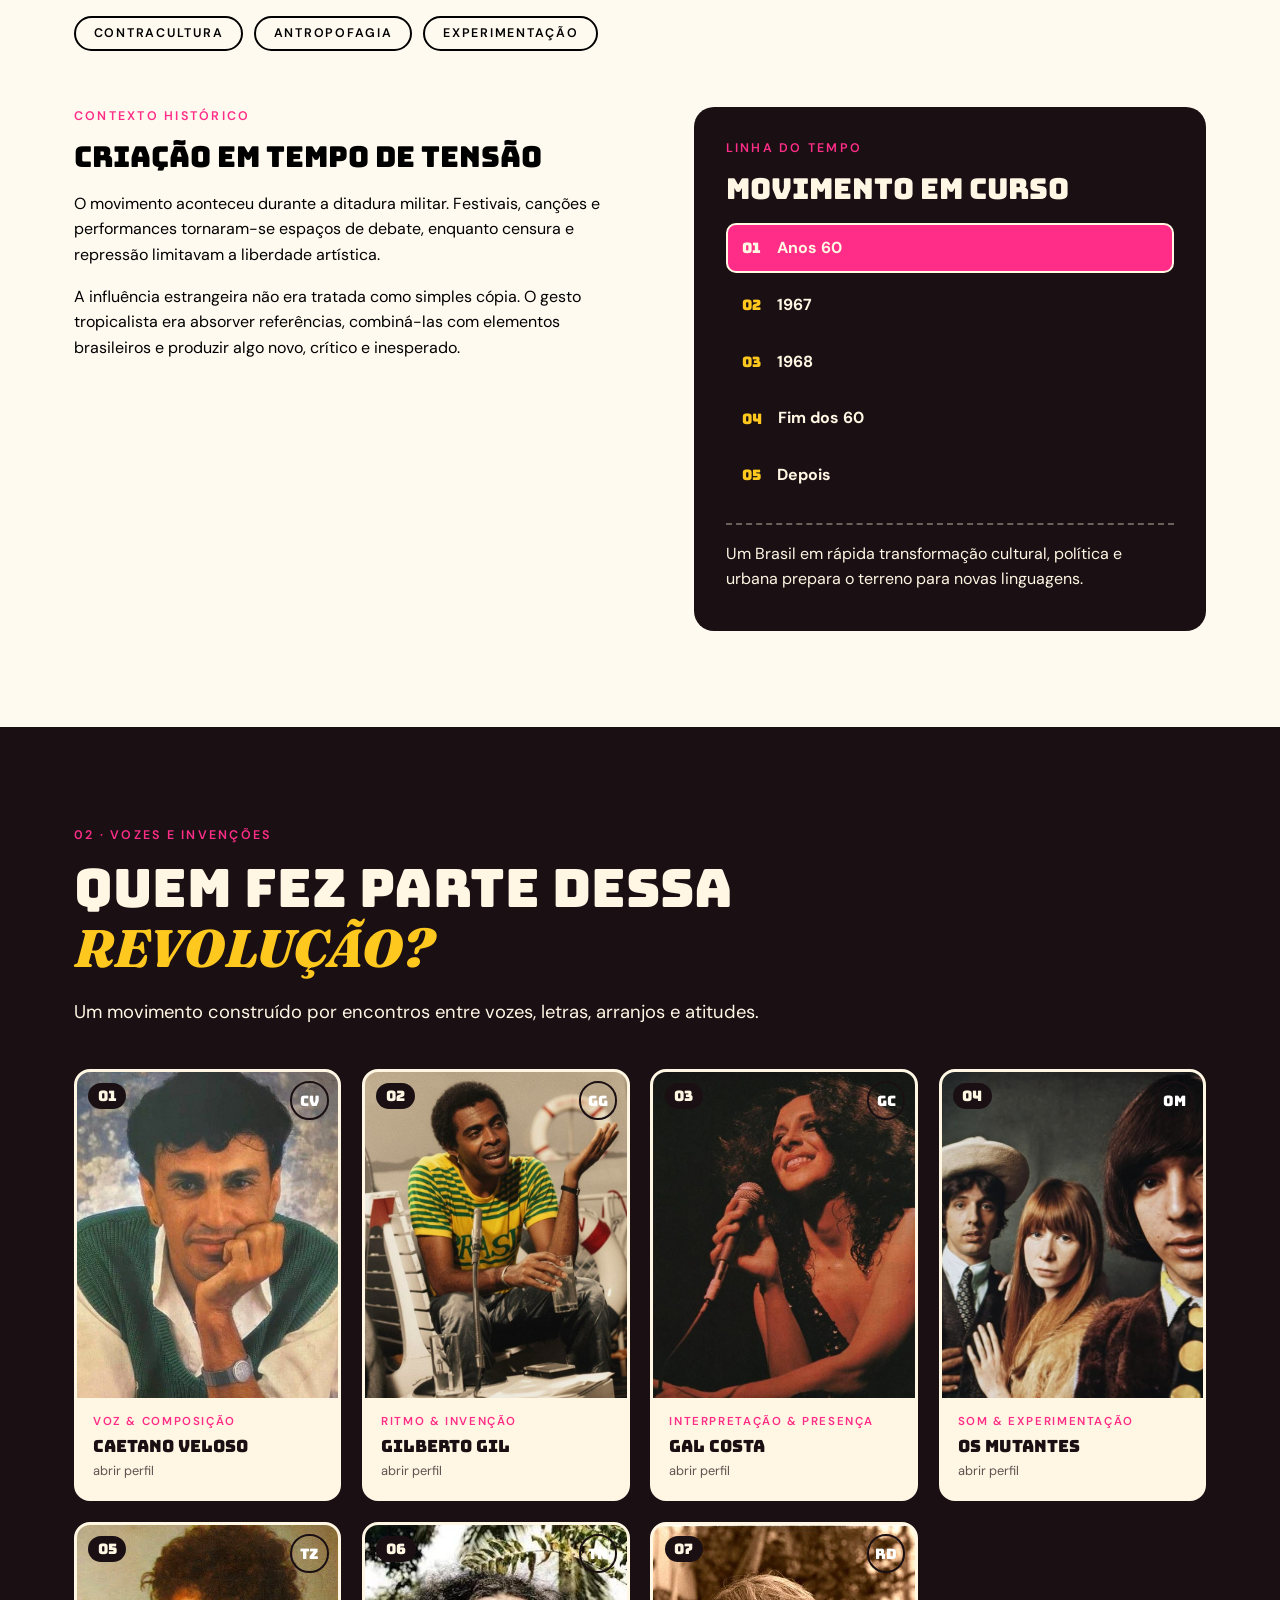
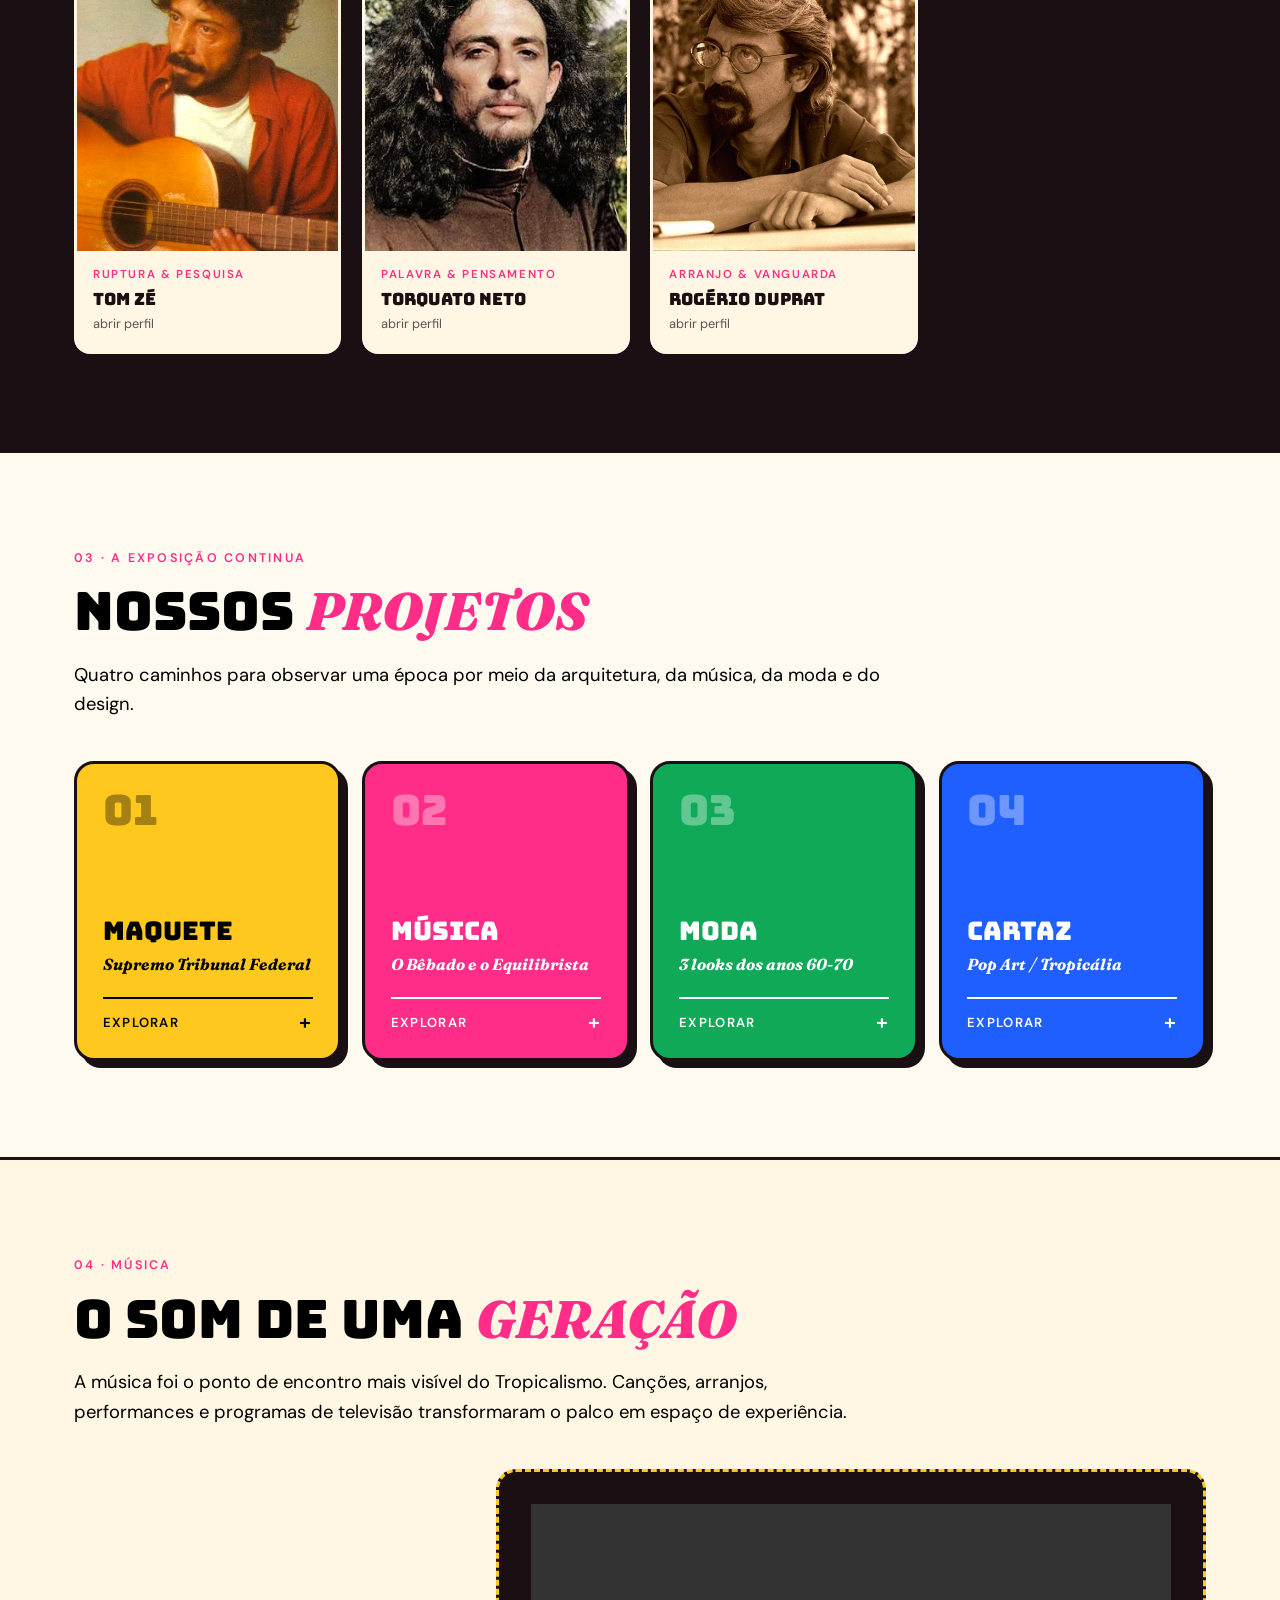
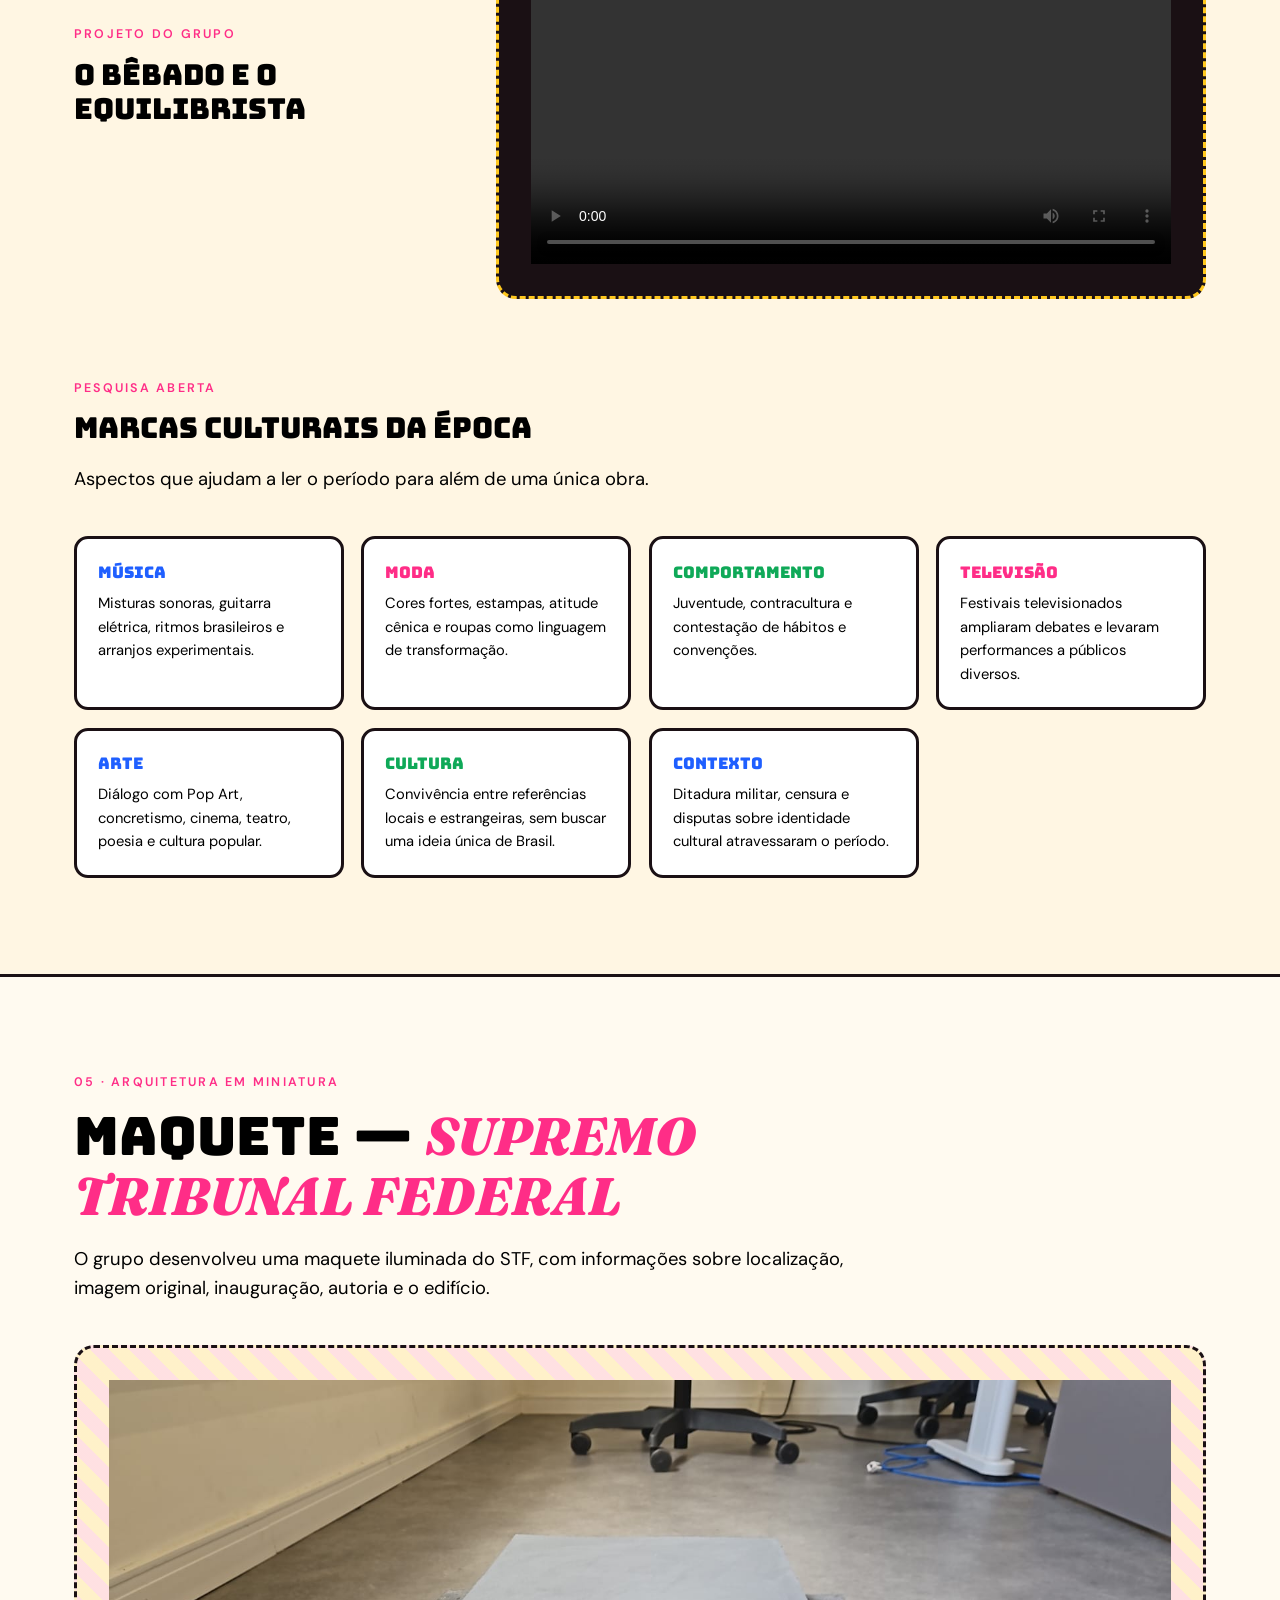
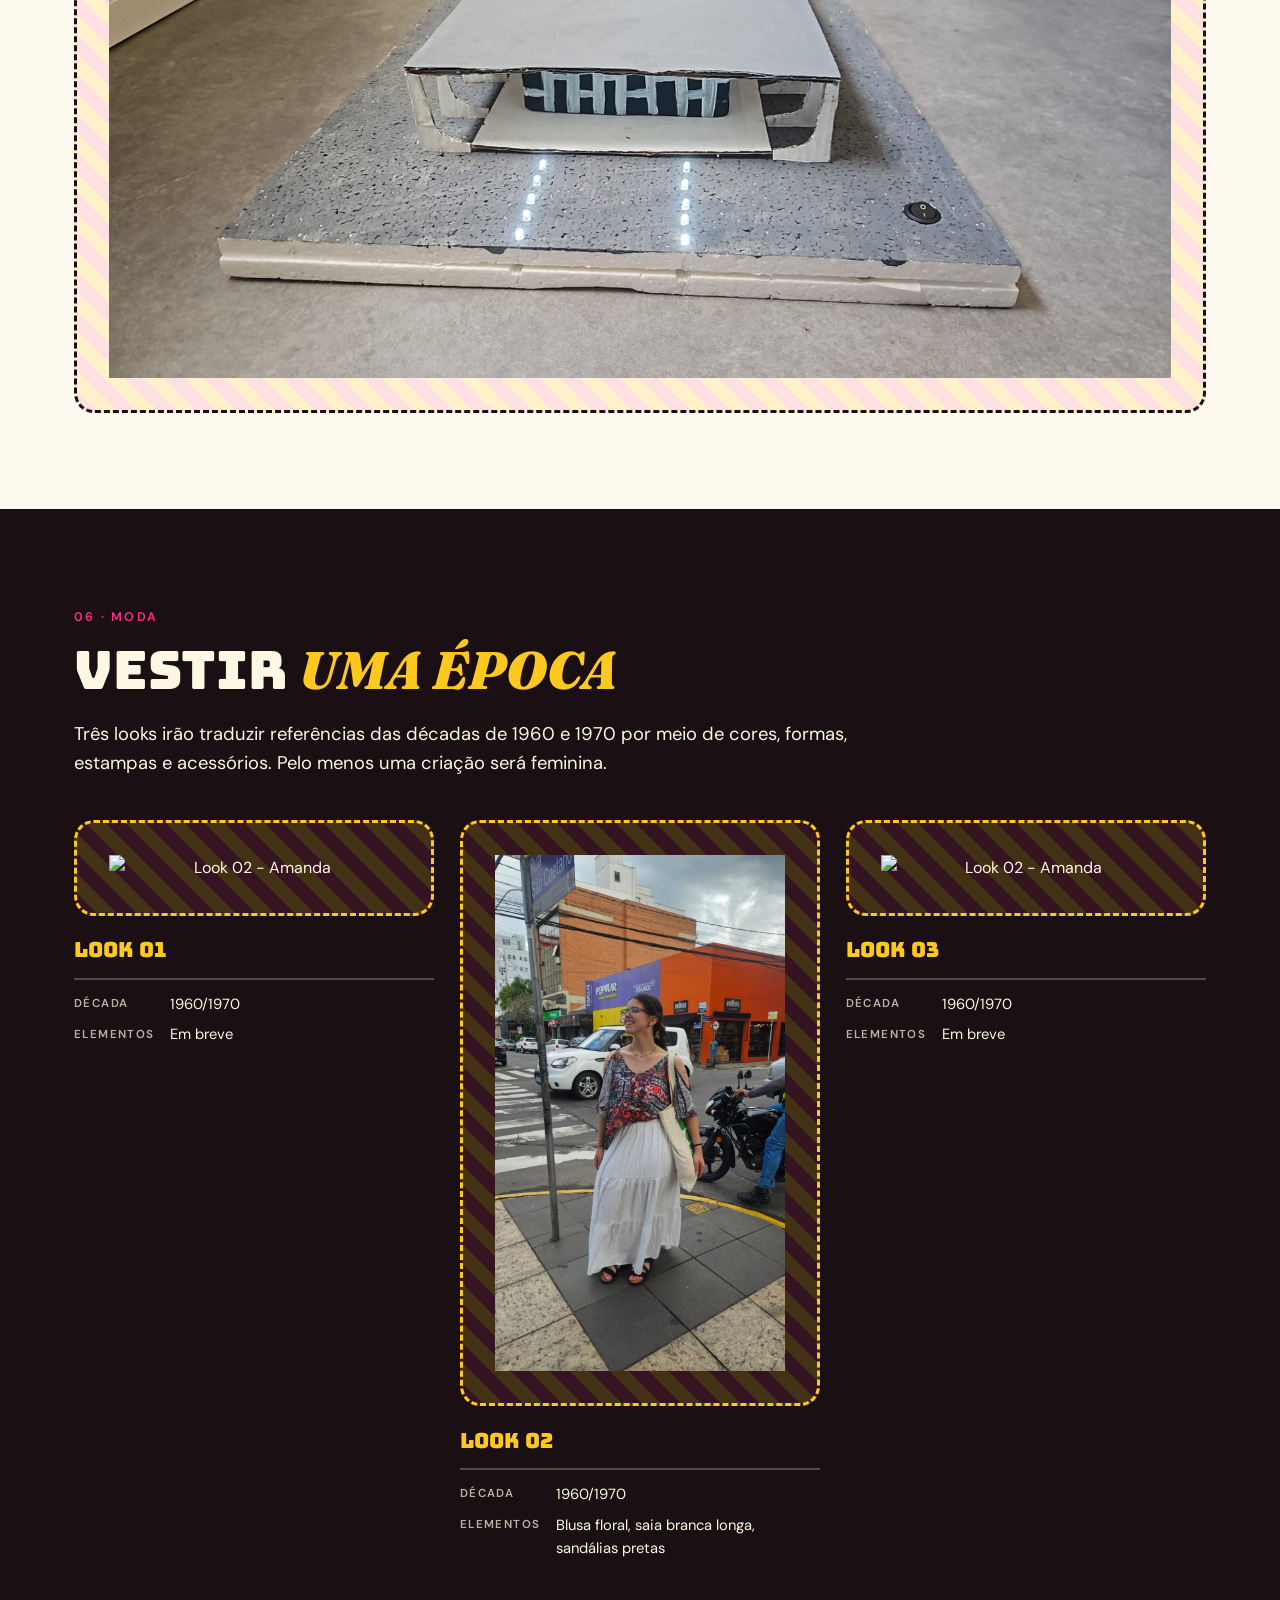
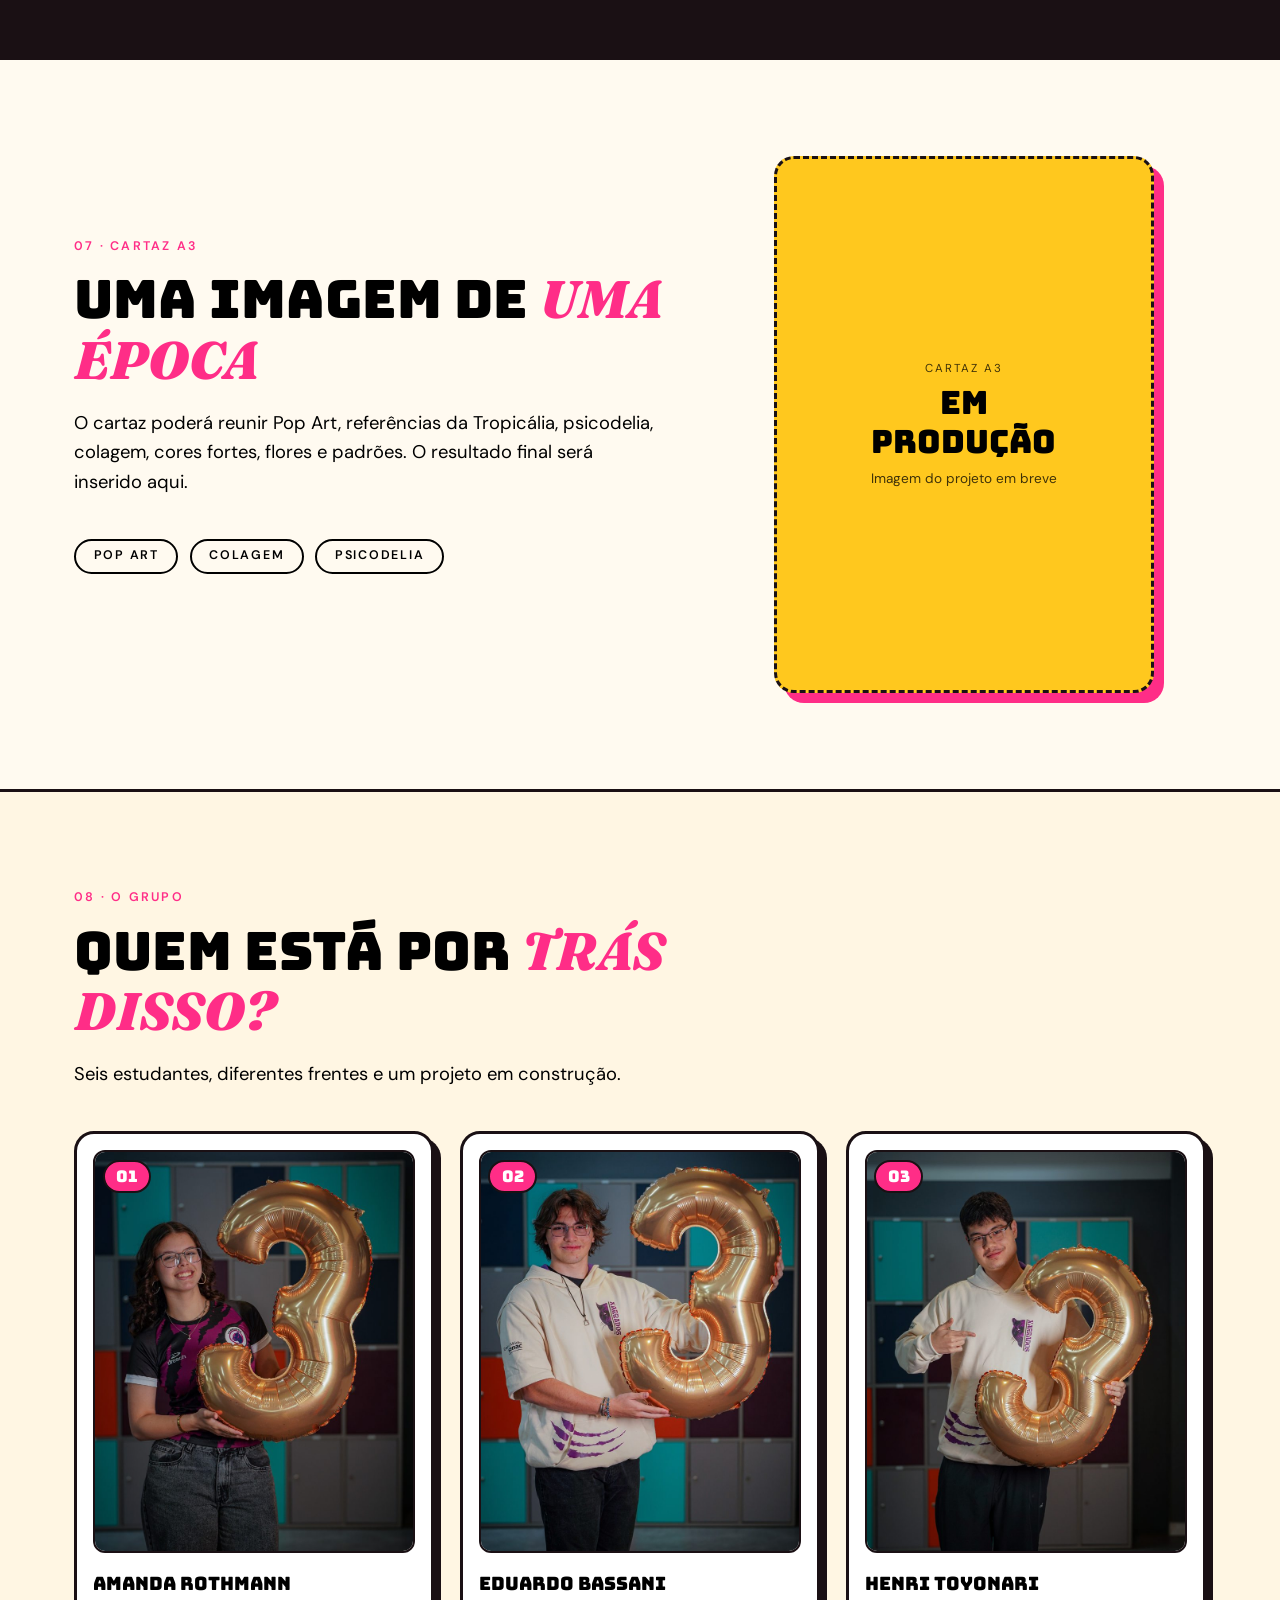
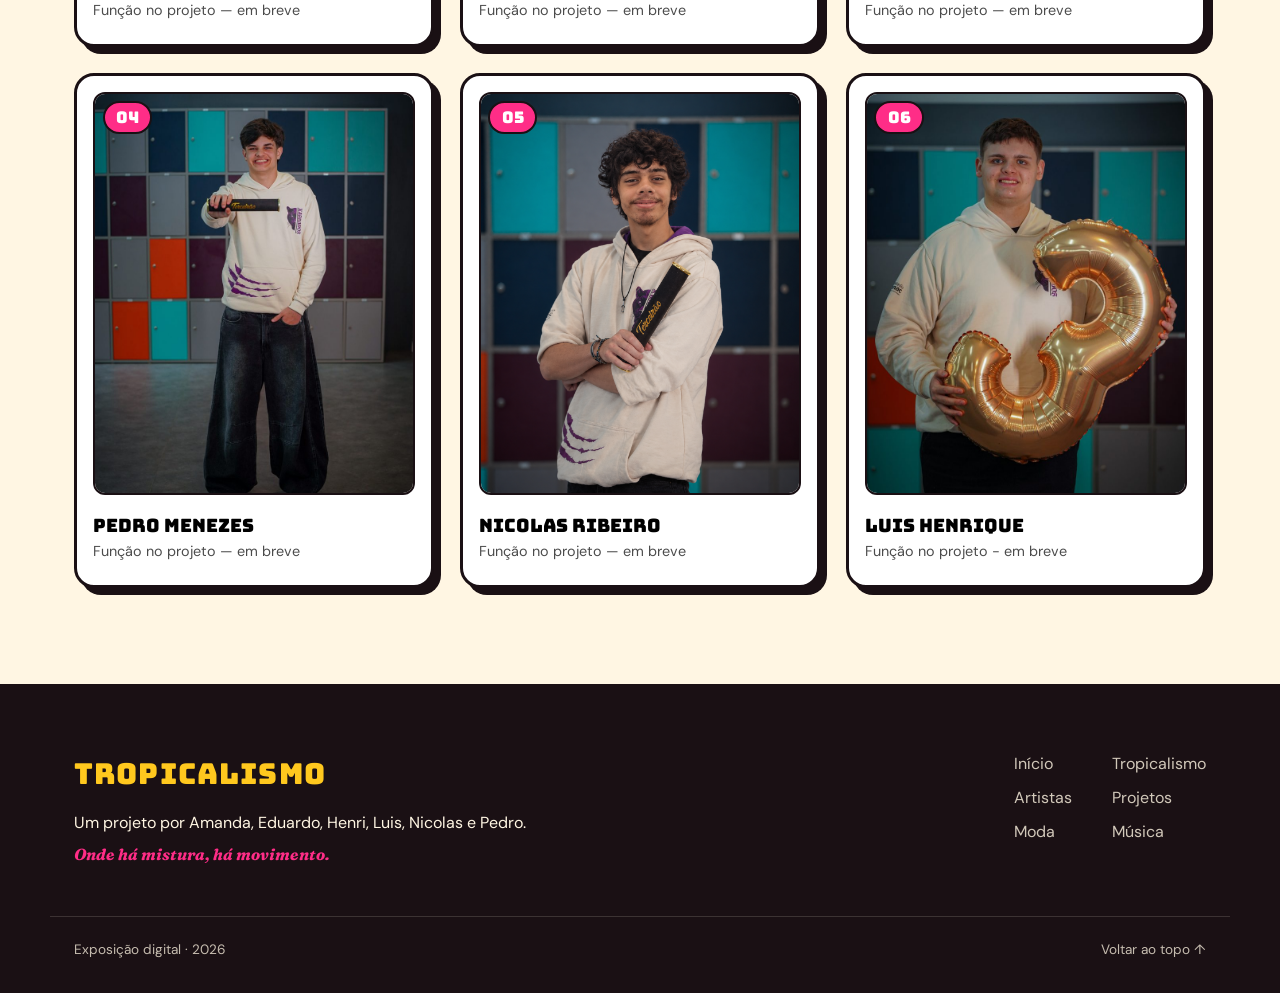
==== commit 58d934e6: "Atualização: clipe, figurino, maquete" ====
--- a/index.html
+++ b/index.html
@@ -263,13 +263,11 @@
       <div class="wrap">
         <p class="kicker reveal">05 · Arquitetura em miniatura</p>
         <h2 class="reveal">MAQUETE — <em>SUPREMO TRIBUNAL FEDERAL</em></h2>
-        <p class="lead reveal">O grupo está desenvolvendo uma maquete iluminada do STF, com informações sobre
+        <p class="lead reveal">O grupo desenvolveu uma maquete iluminada do STF, com informações sobre
           localização, imagem original, inauguração, autoria e o edifício.</p>
         <!-- SUBSTITUIR: troque o bloco abaixo por <img src="img/maquete.jpg" alt="Maquete do STF"> -->
         <div class="ph ph-wide reveal">
-          <small>Imagem do projeto em breve</small>
-          <strong>MAQUETE EM PRODUÇÃO</strong>
-          <span>A fotografia final ocupará este espaço</span>
+          <img src="./site-tropicalismo/site/img/maquete/maquete-stf.jpg" alt="Maquete Supremo Tribunal Federal">
         </div>
       </div>
     </section>
--- a/site-tropicalismo/site/style.css
+++ b/site-tropicalismo/site/style.css
@@ -773,7 +773,6 @@
 
 /* 05 / 07 / placeholders */
 .ph-wide {
-  aspect-ratio: 21/9;
   min-height: 260px;
 }
 
@@ -1412,4 +1411,5 @@
       max-height: none;
       padding: 1.6rem
     }
-  }+  }
+}
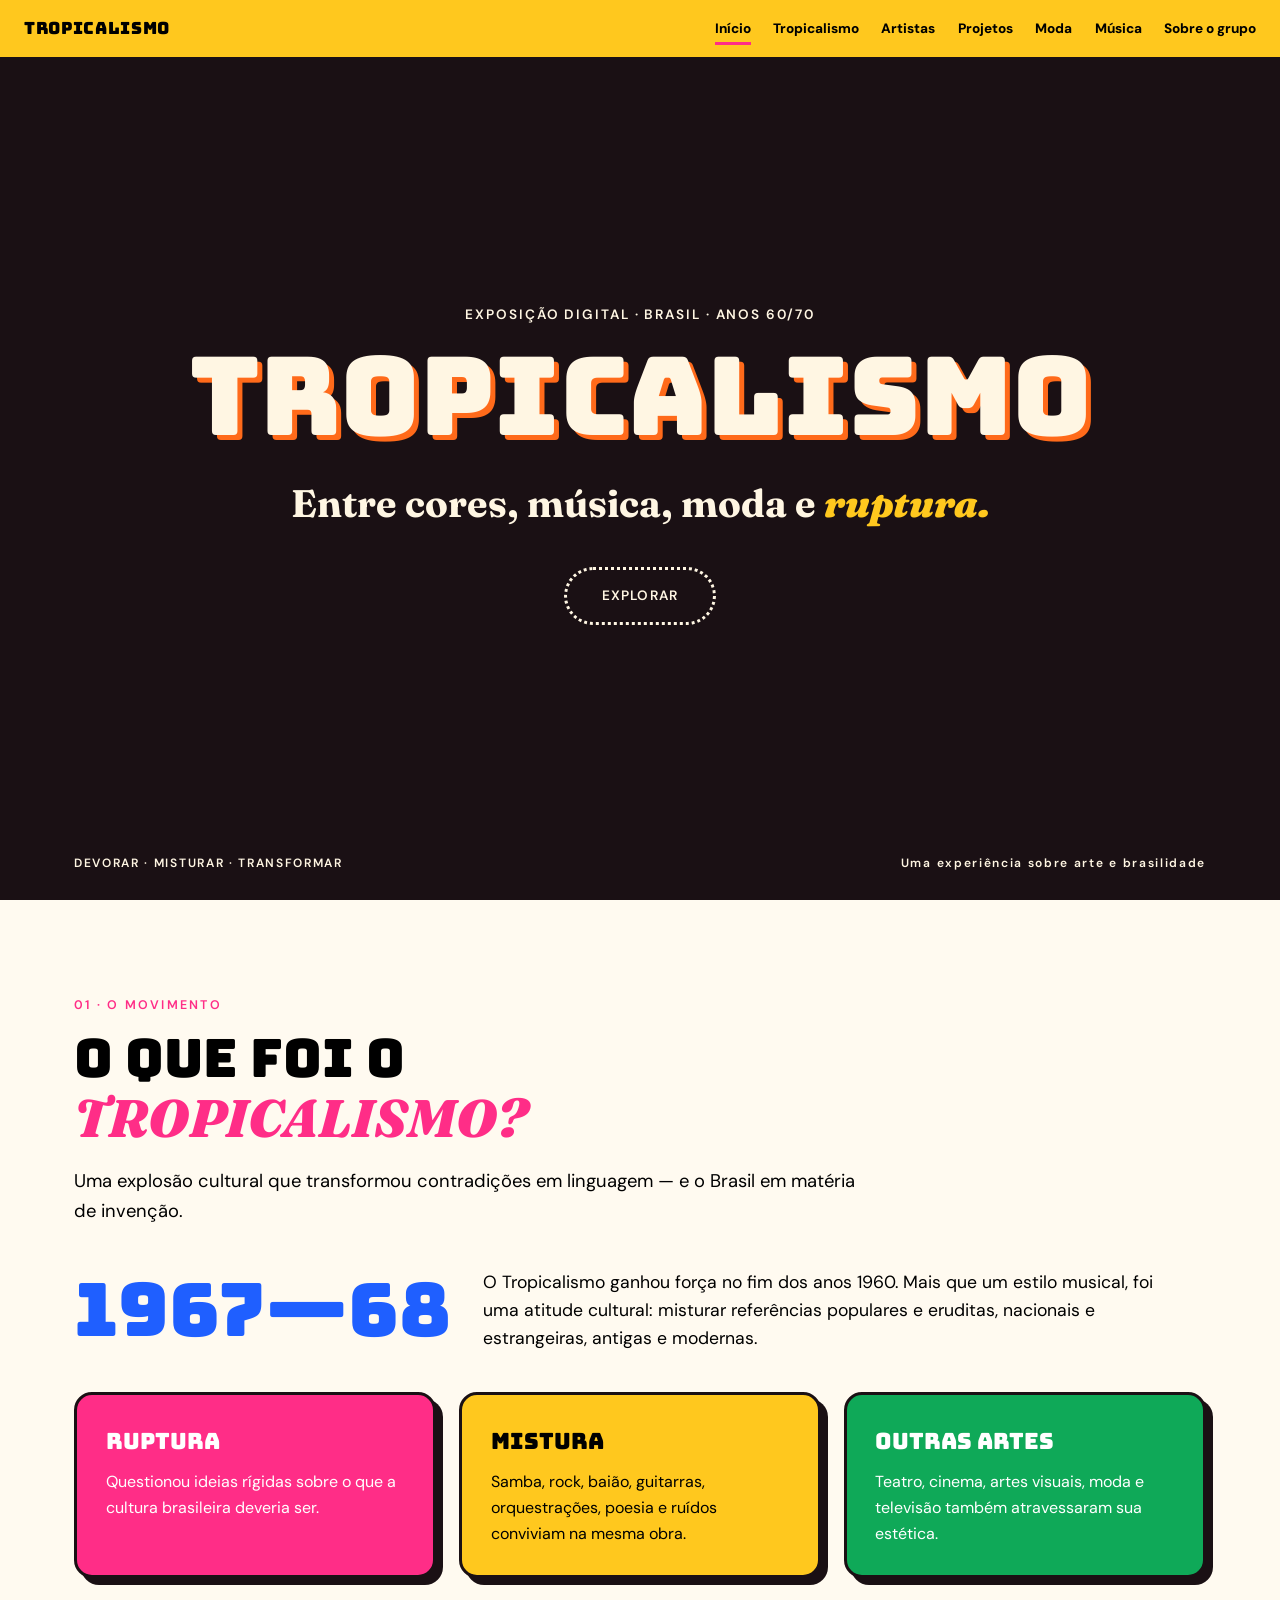
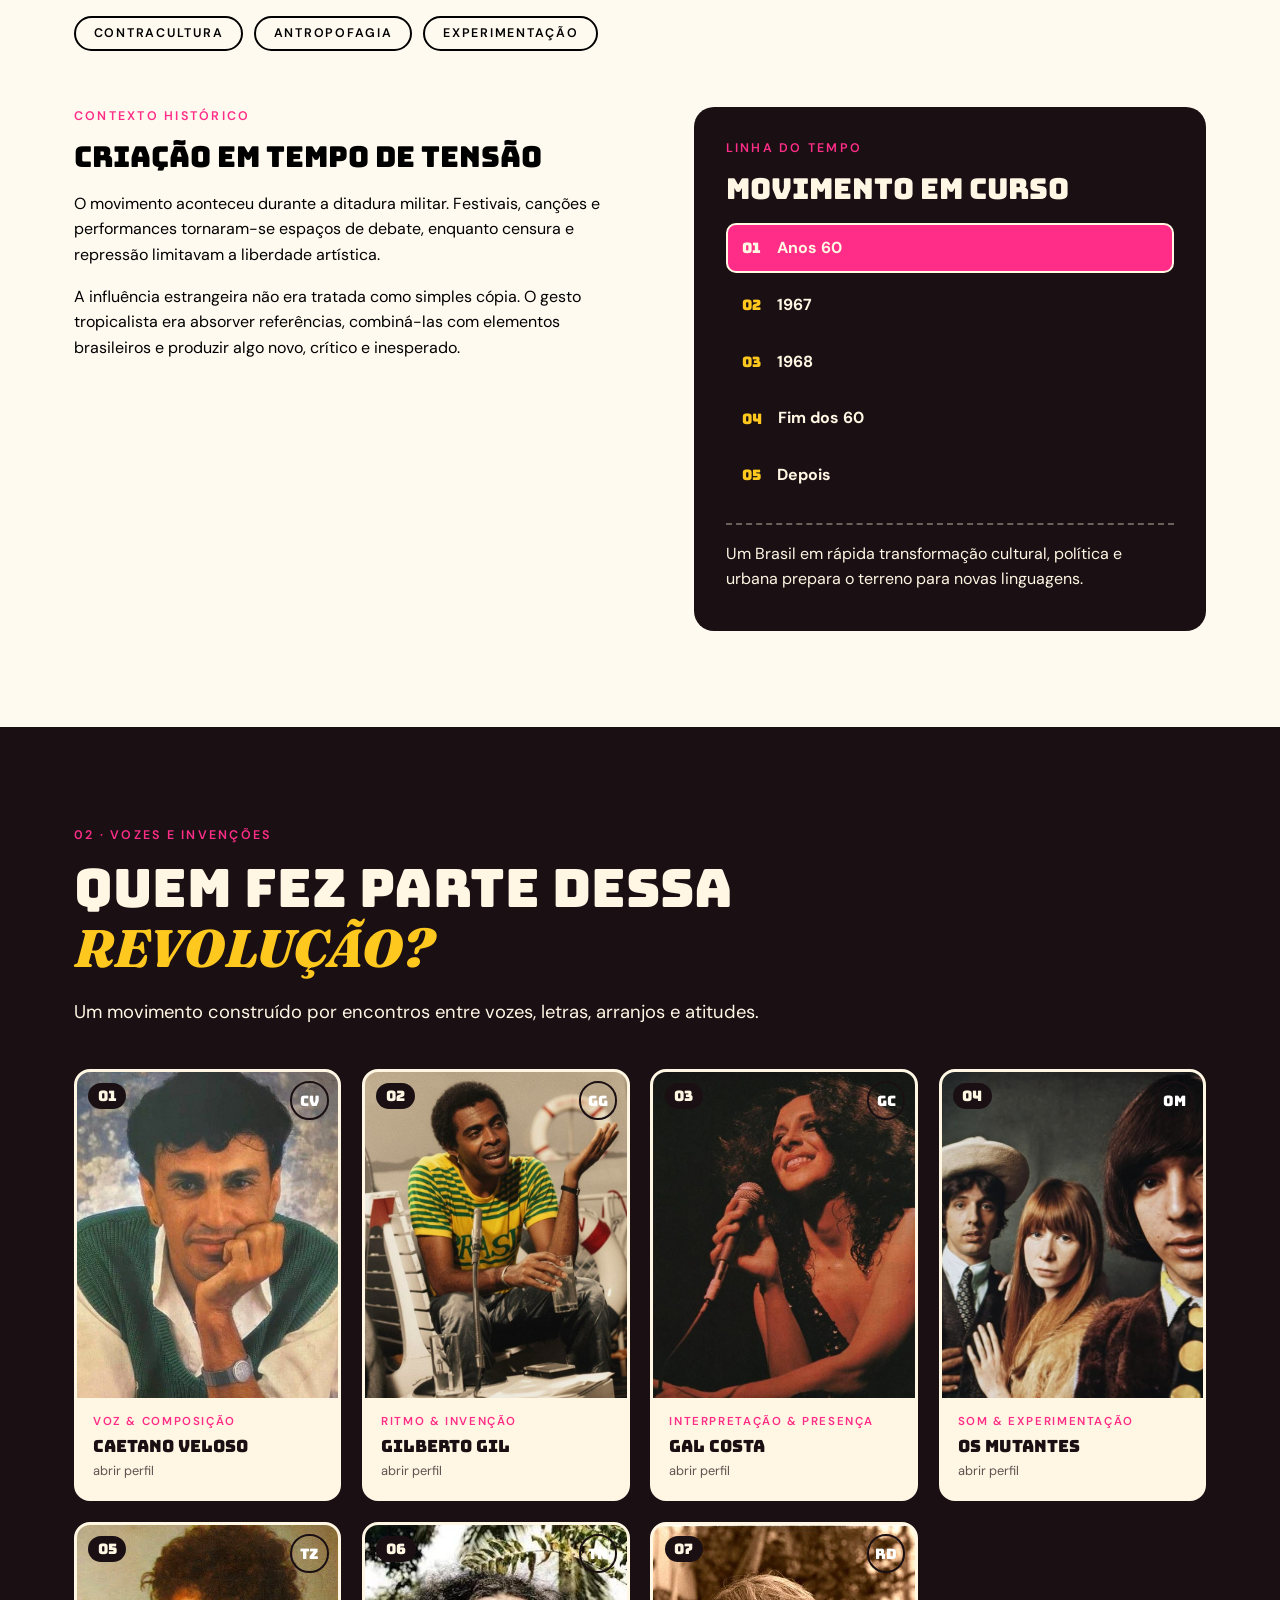
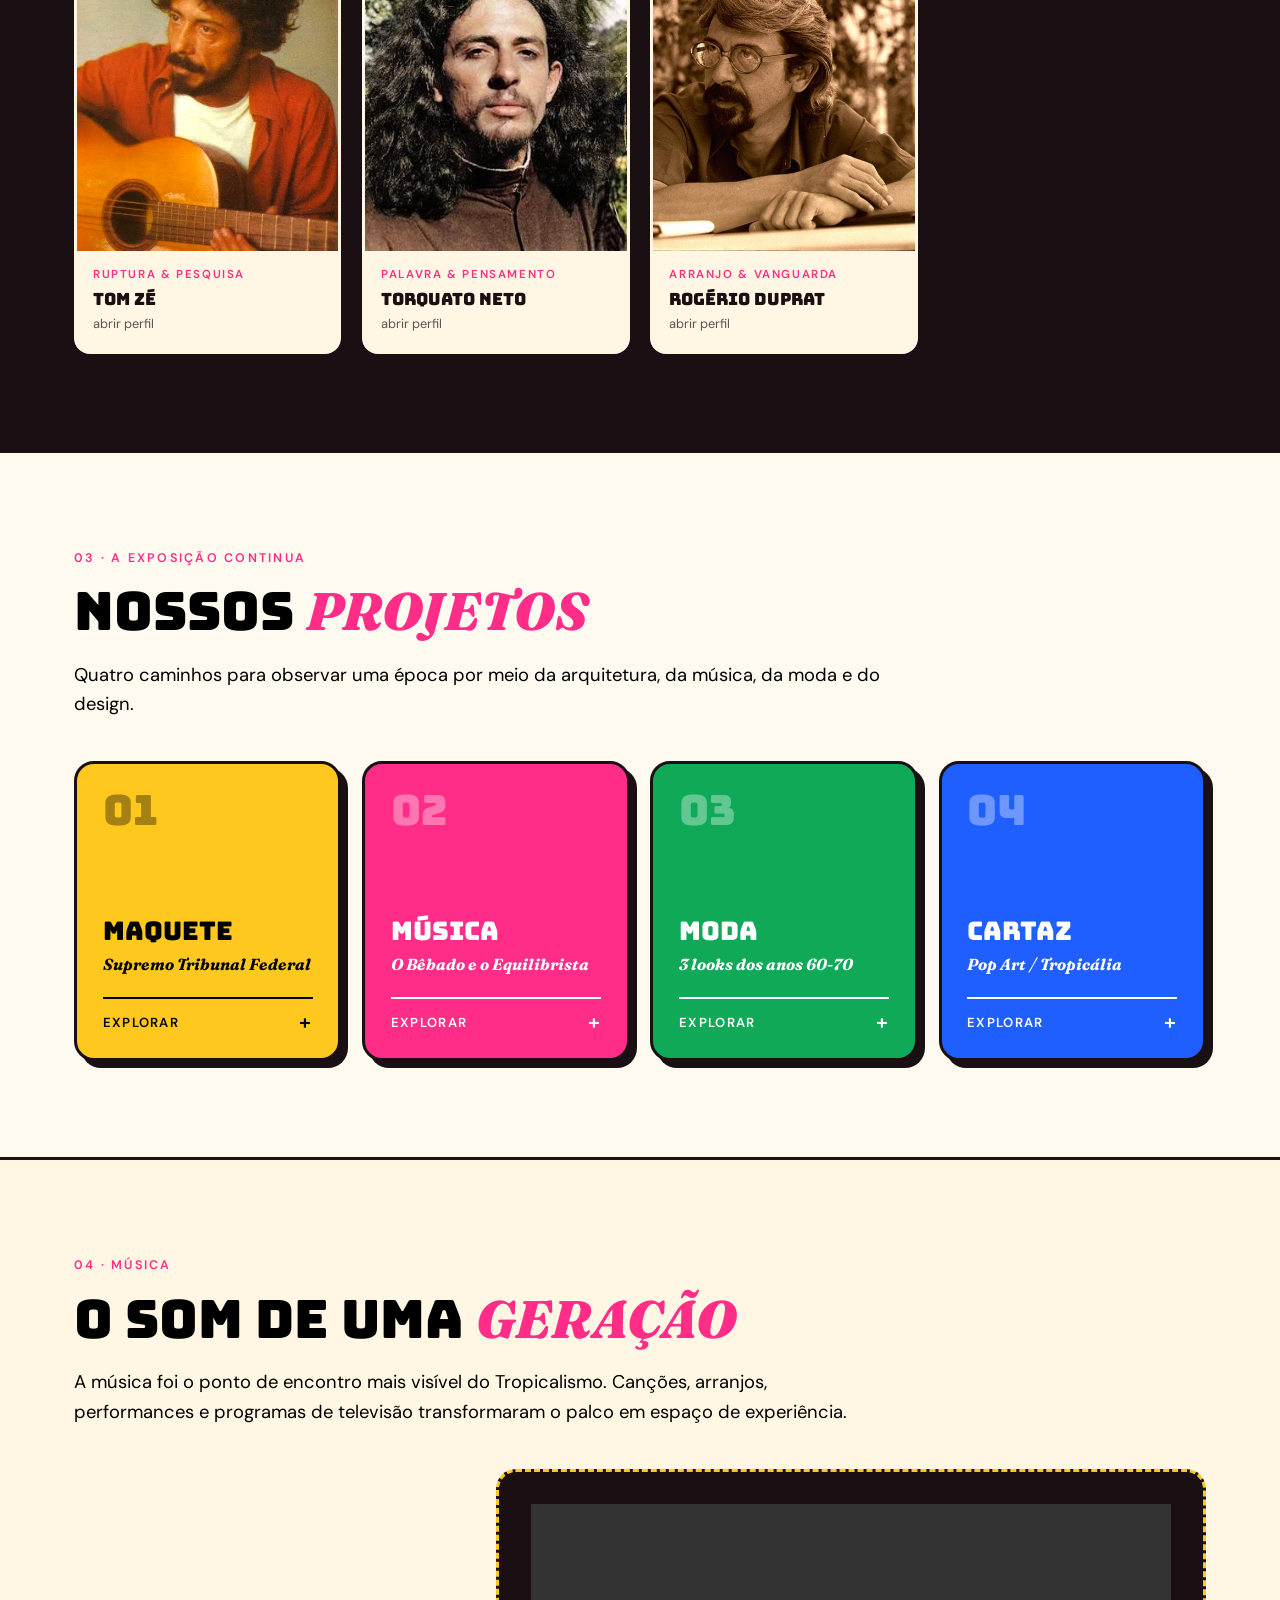
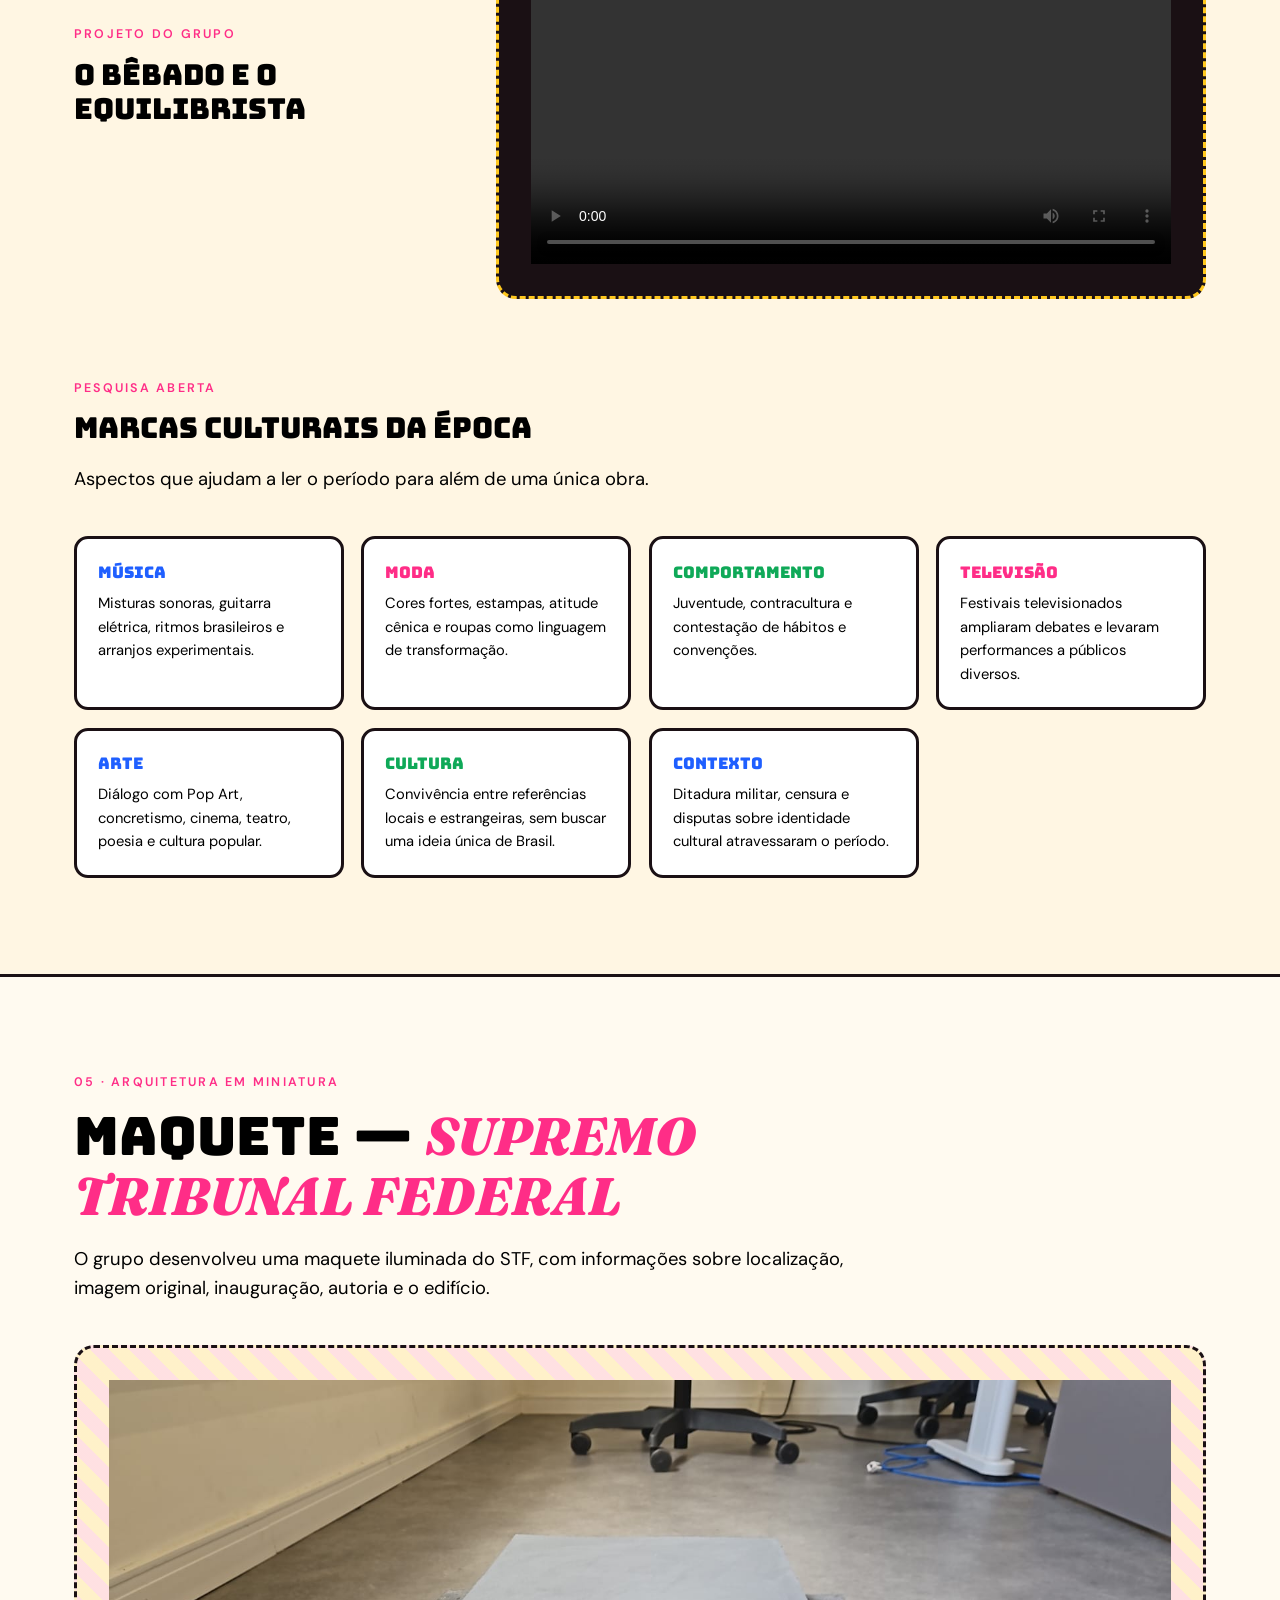
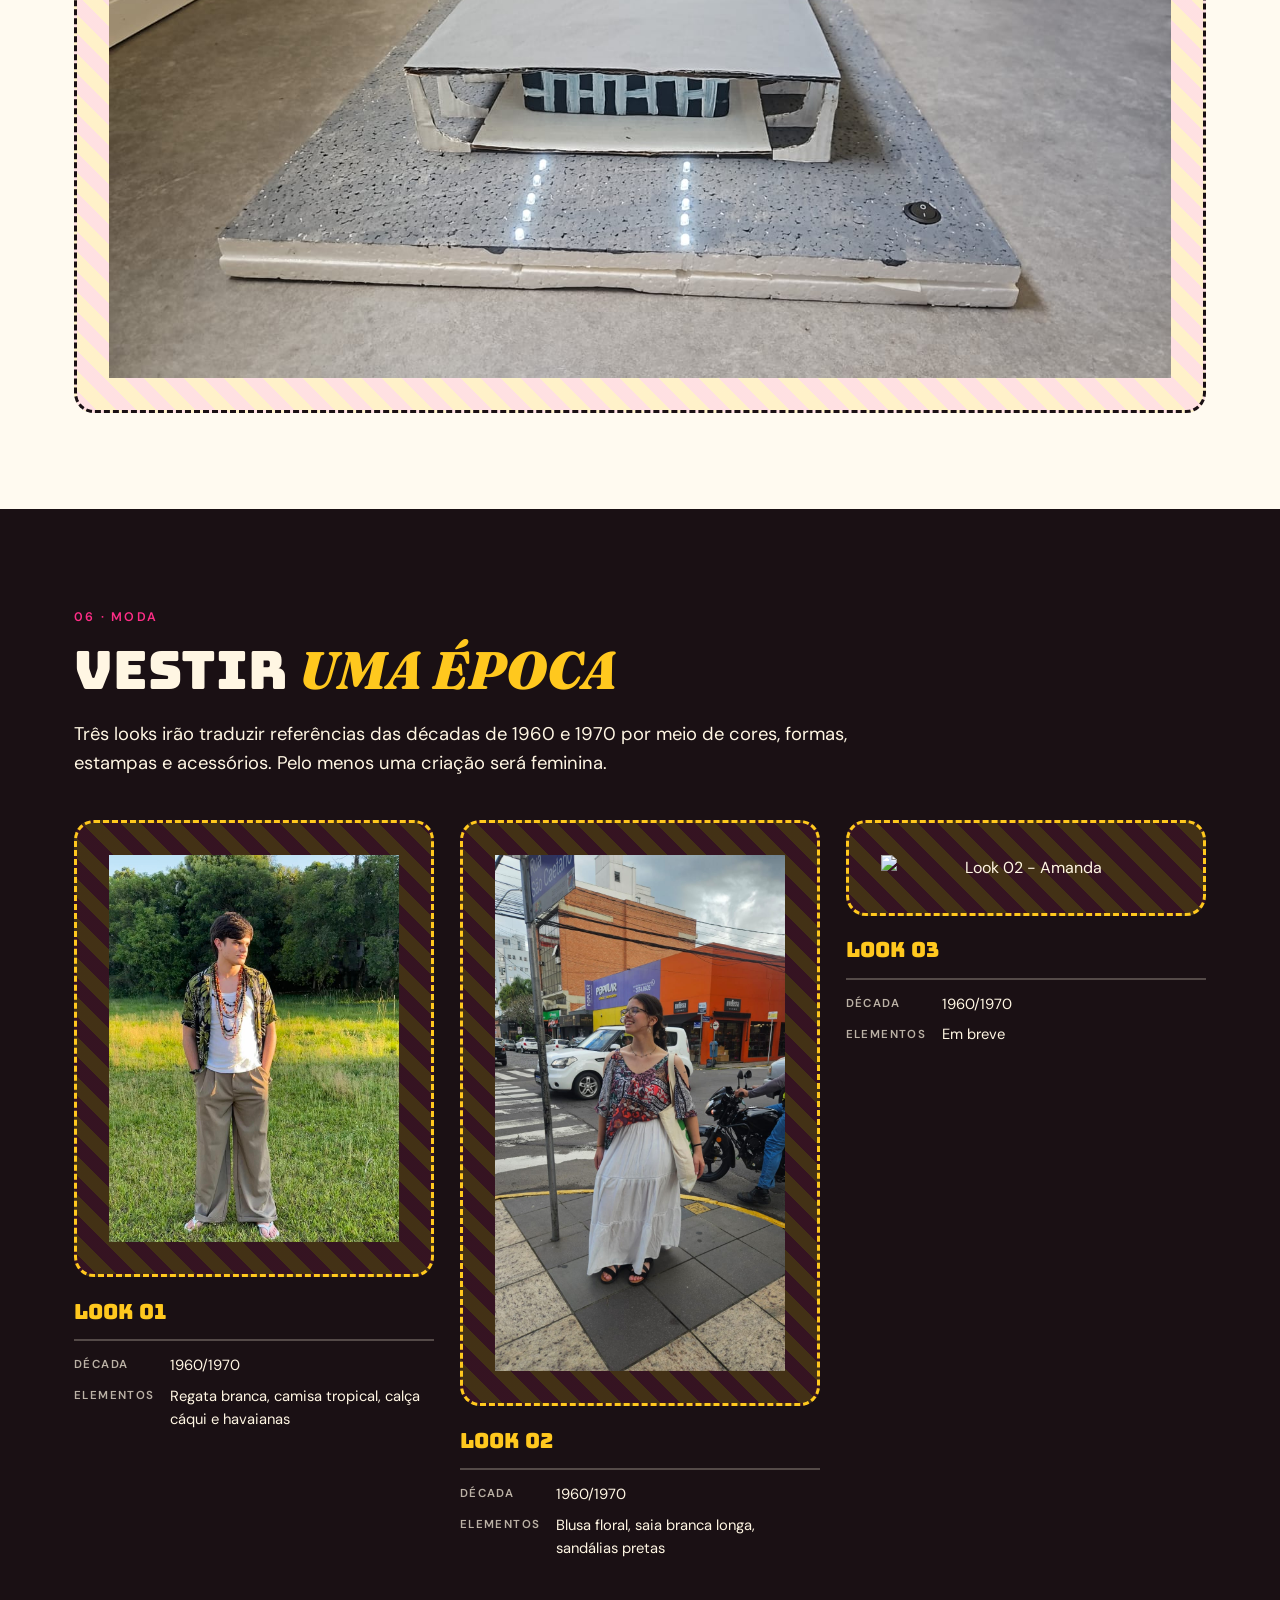
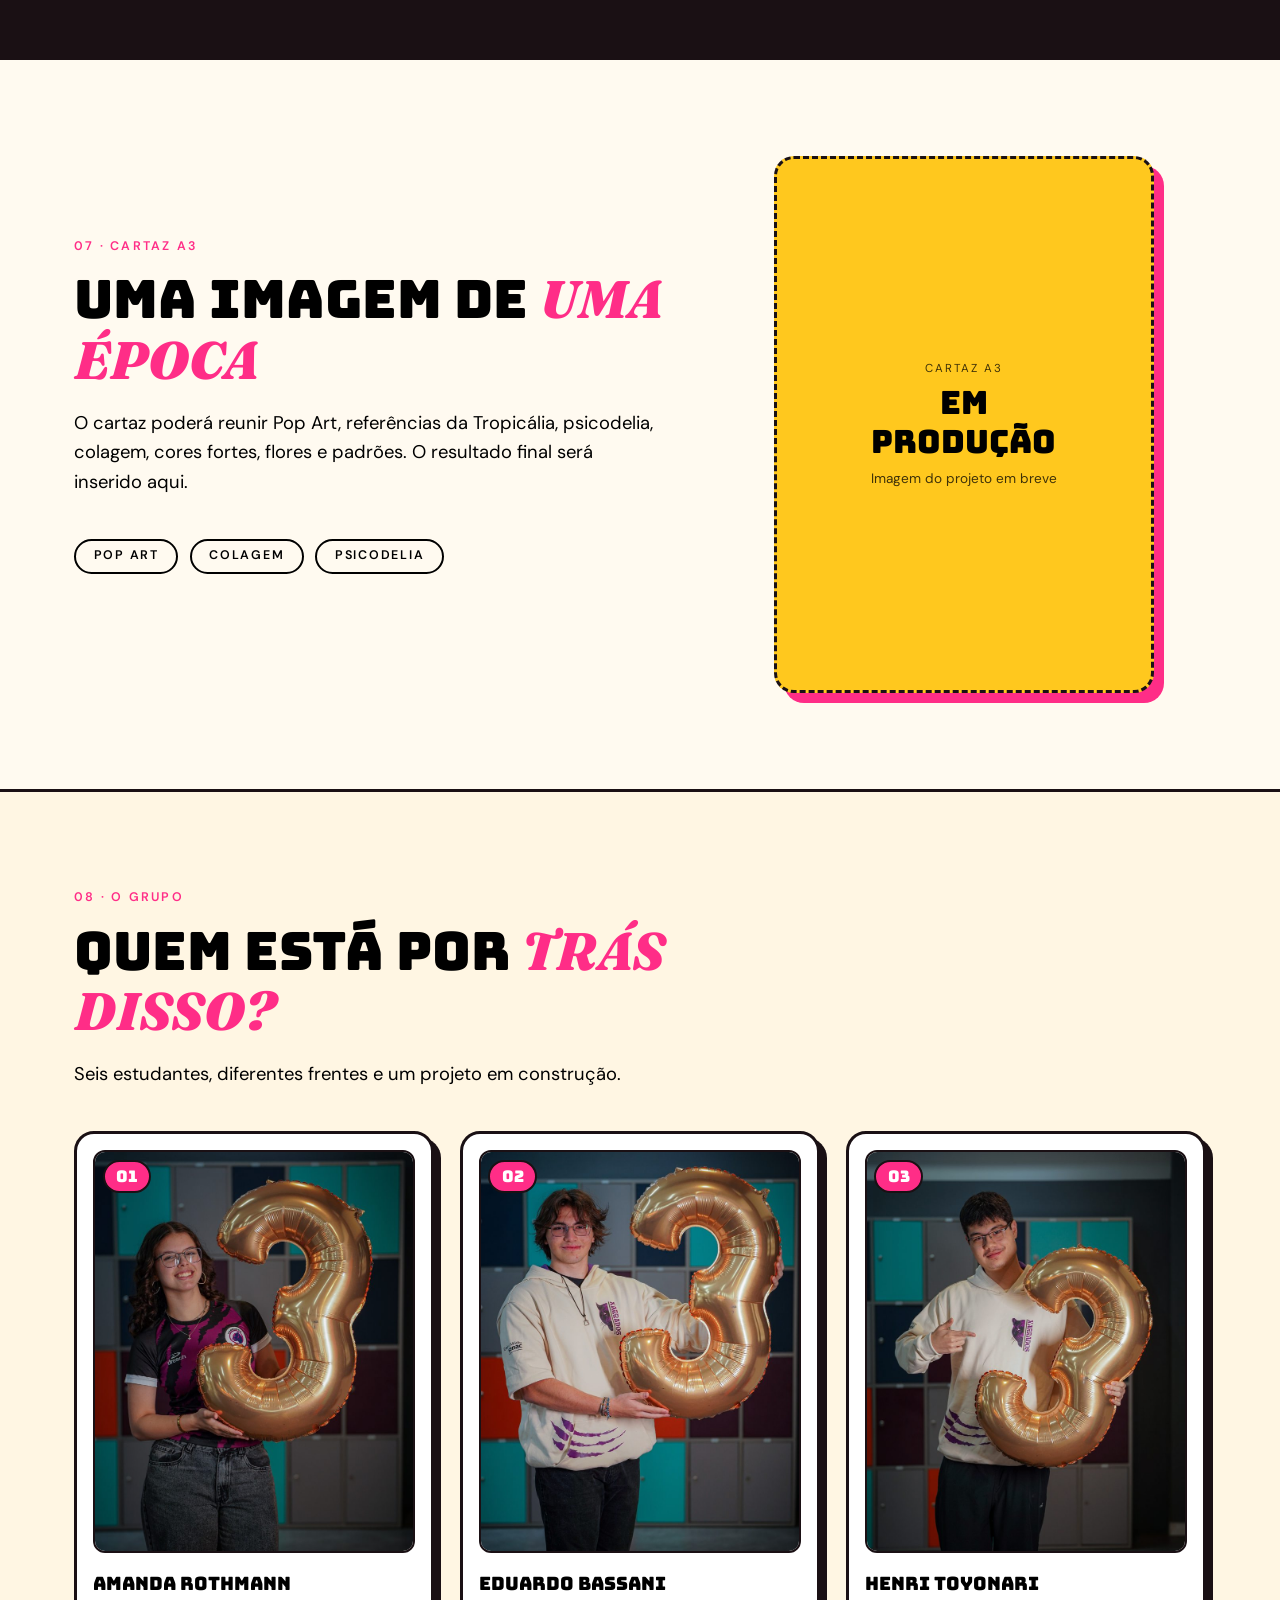
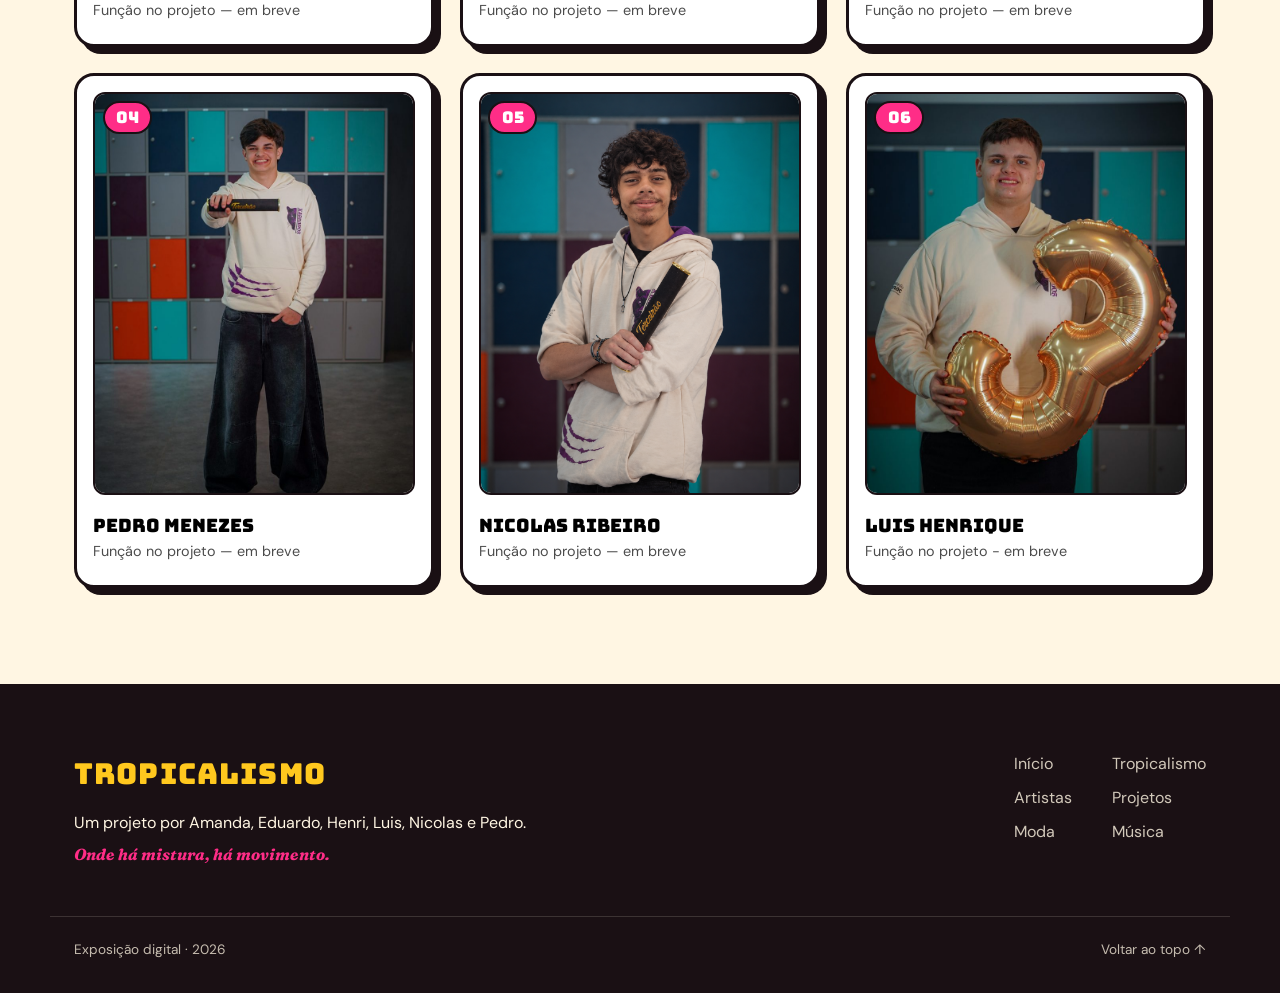
==== commit 4f8a42d4: "Atualização: figurino do Pedro" ====
--- a/index.html
+++ b/index.html
@@ -283,8 +283,8 @@
         <div class="looks">
           <!-- SUBSTITUIR: foto, década, inspiração e elementos de cada look -->
           <article class="look reveal">
-            <img class="ph ph-tall" src="./site-tropicalismo/site/img/figurino/figurino-nicolas.jpg"
-              alt="Look 02 - Amanda" />
+            <img class="ph ph-tall" src="./site-tropicalismo/site/img/figurino/figurino-pedro.jpg"
+              alt="Look 01 - Pedro" />
 
             <div class="look-head">
               <h3>LOOK 01</h3>
@@ -293,7 +293,7 @@
               <dt>Década</dt>
               <dd>1960/1970</dd>
               <dt>Elementos</dt>
-              <dd>Em breve</dd>
+              <dd>Regata branca, camisa tropical, calça cáqui e havaianas</dd>
             </dl>
           </article>
           <article class="look reveal">
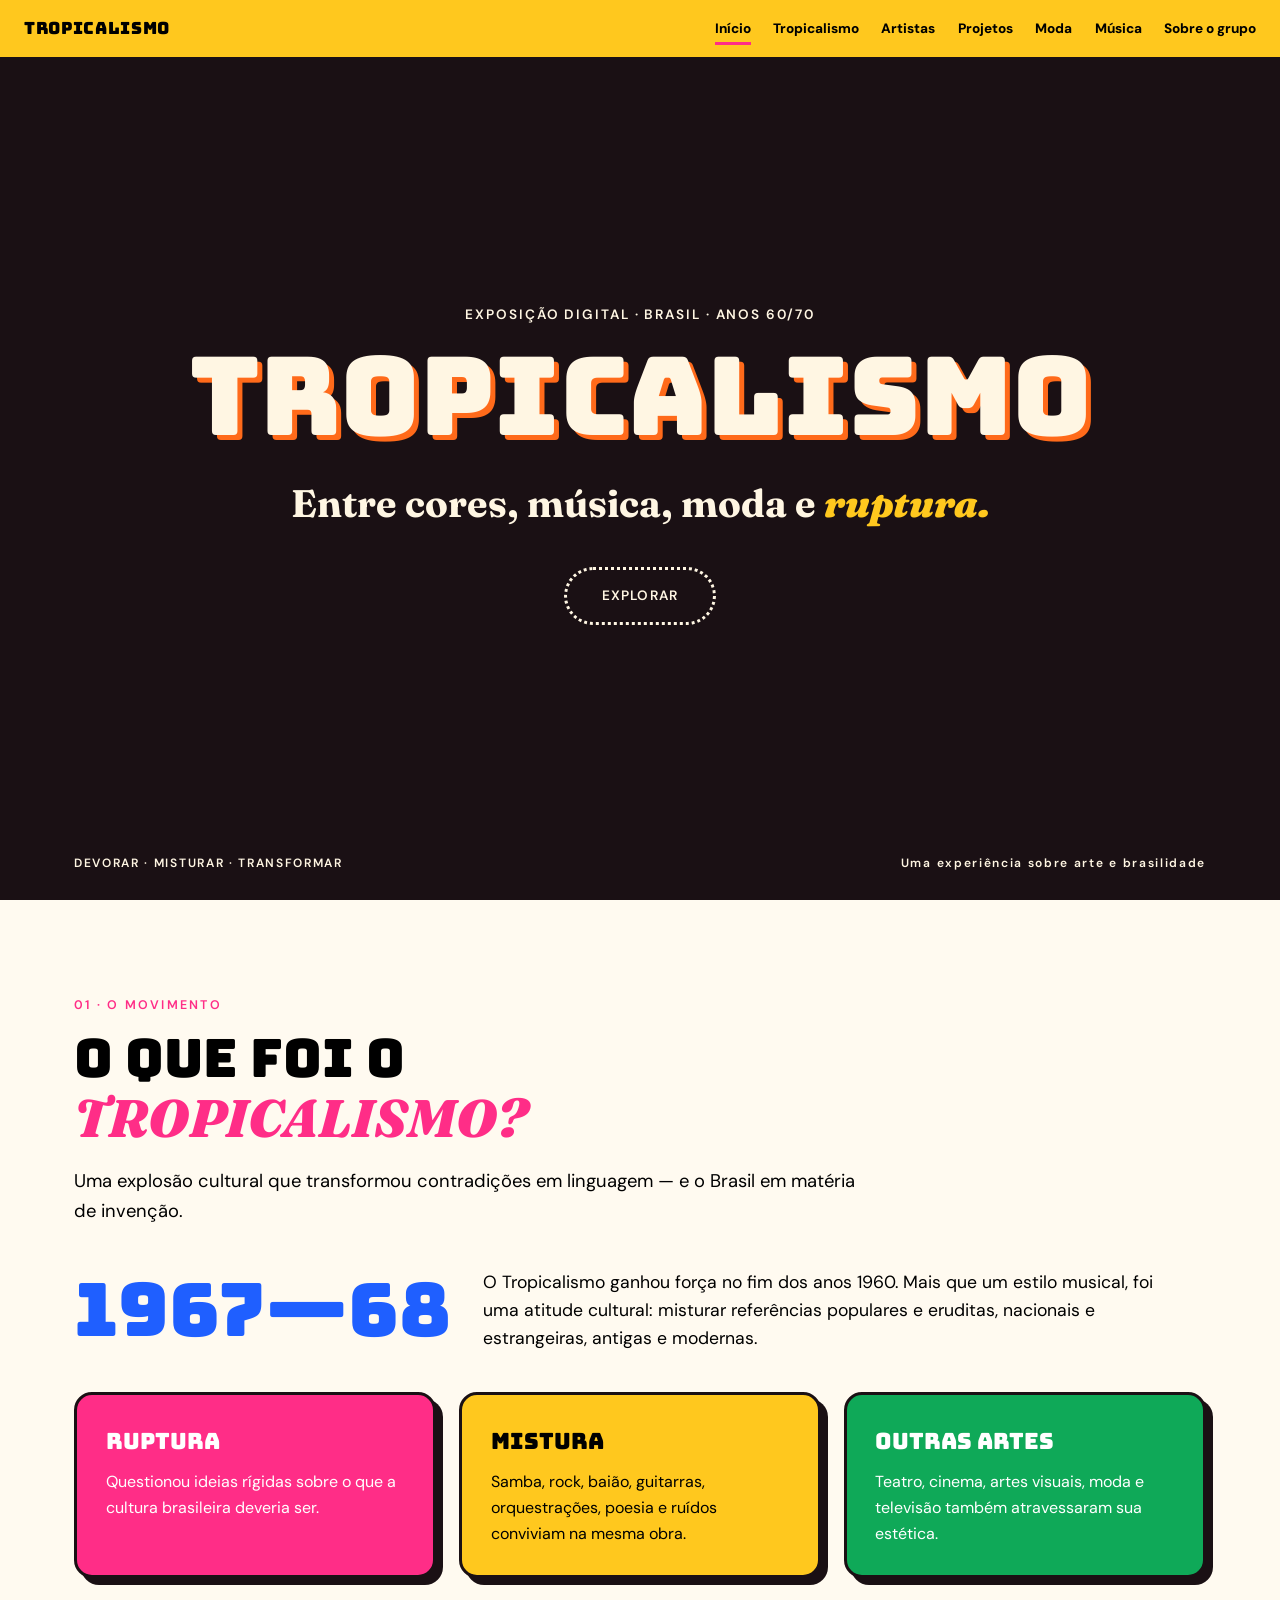
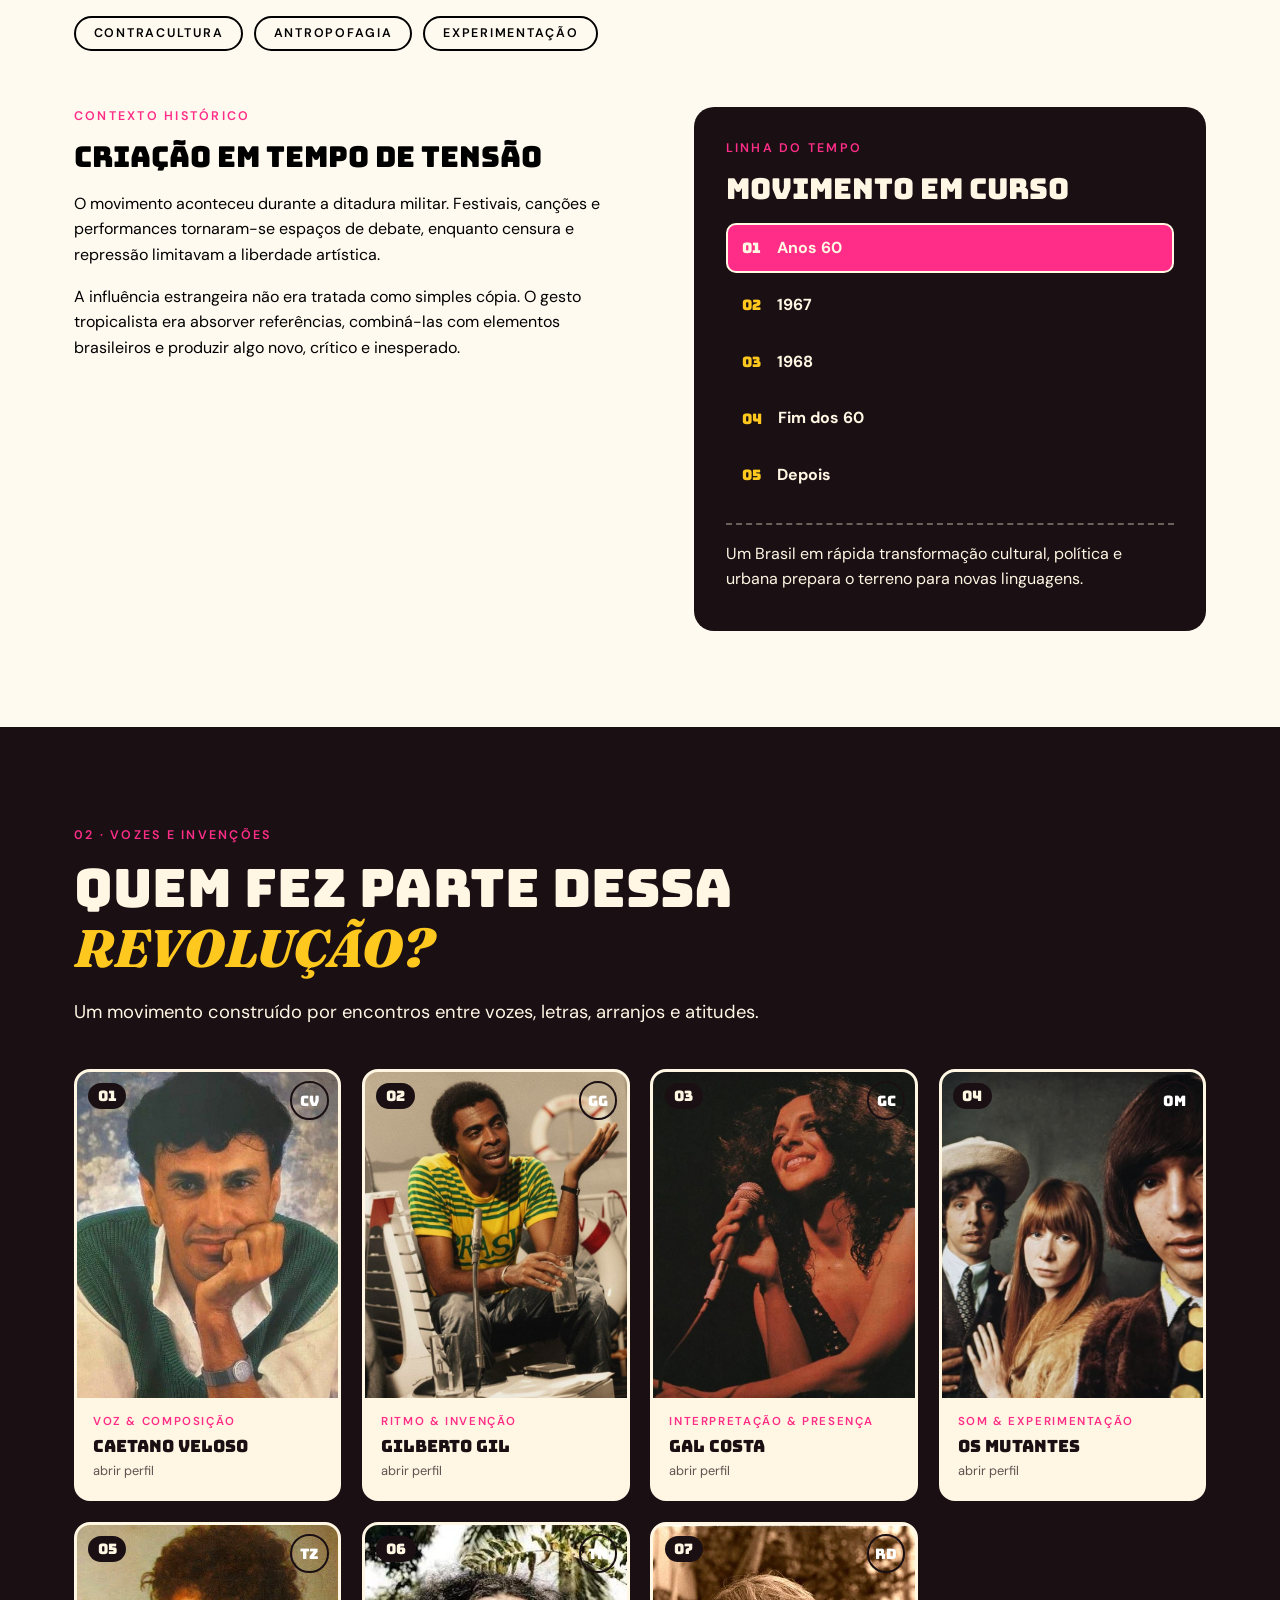
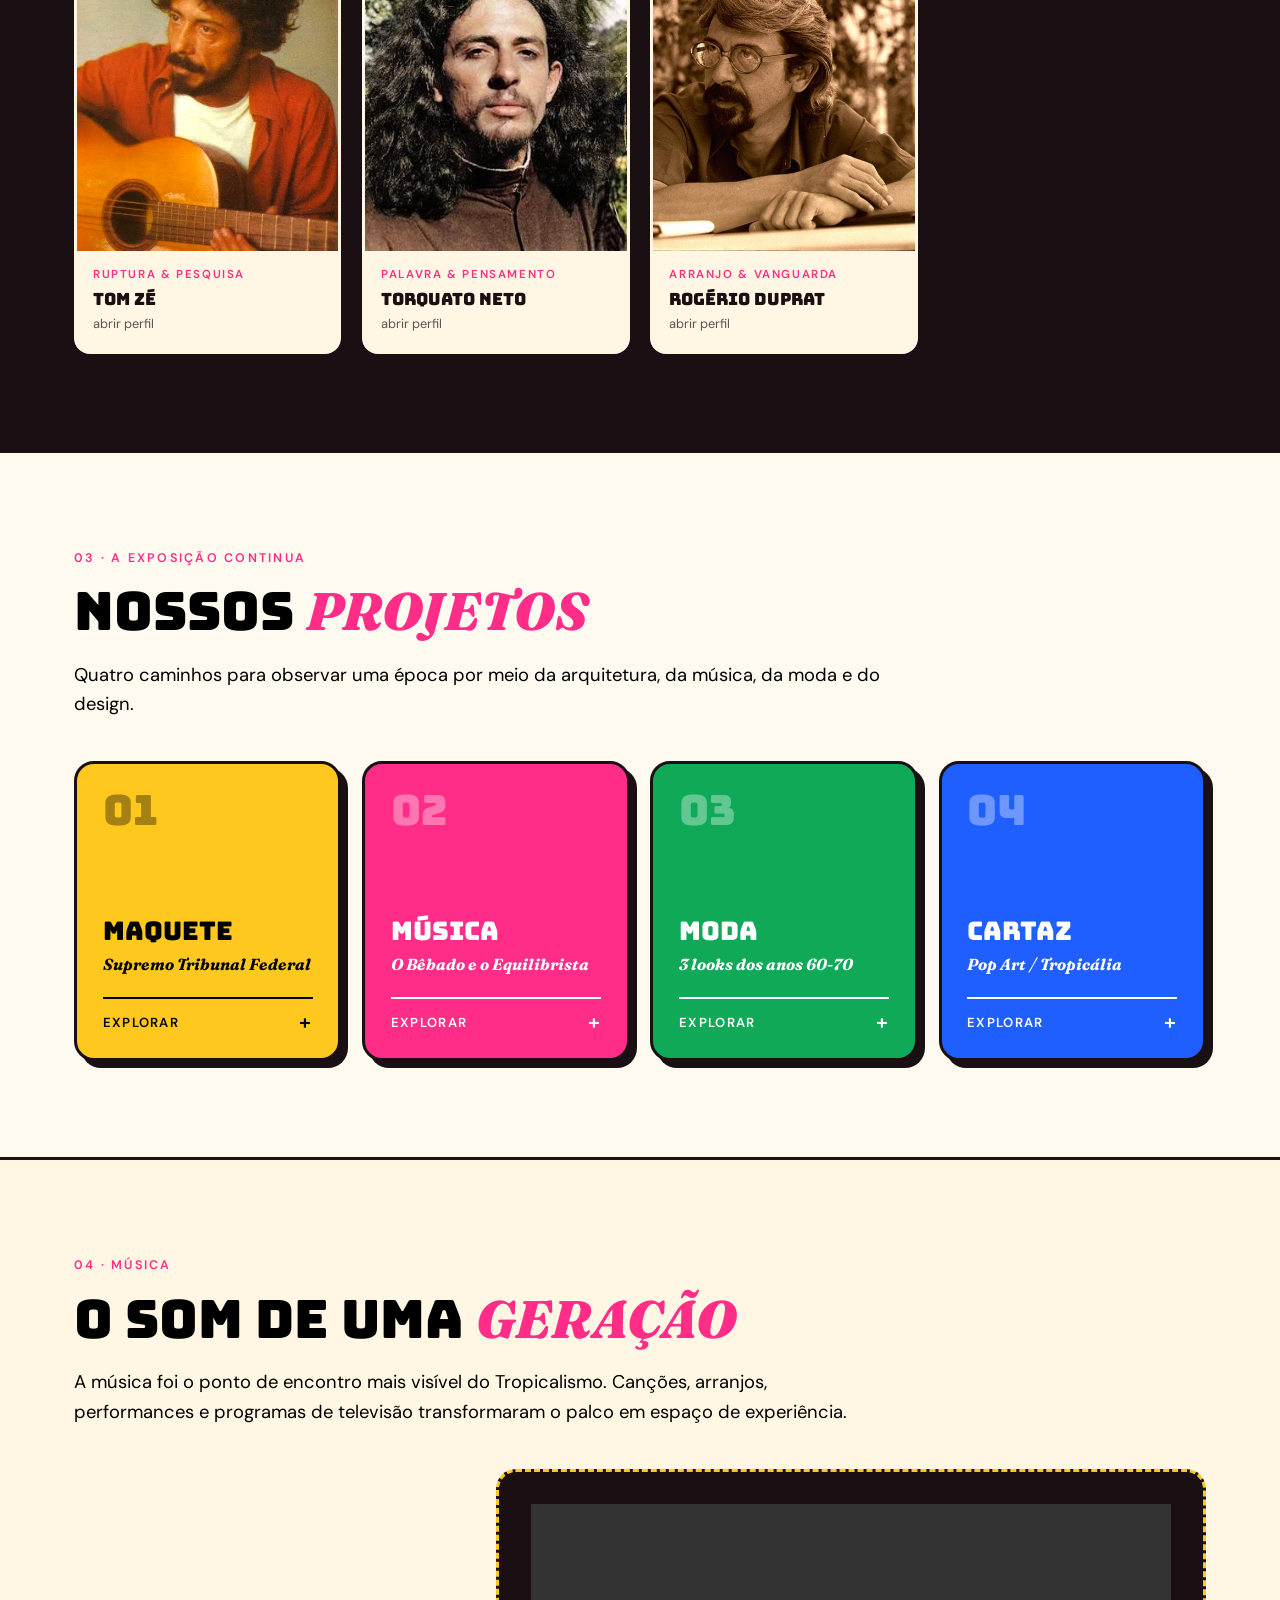
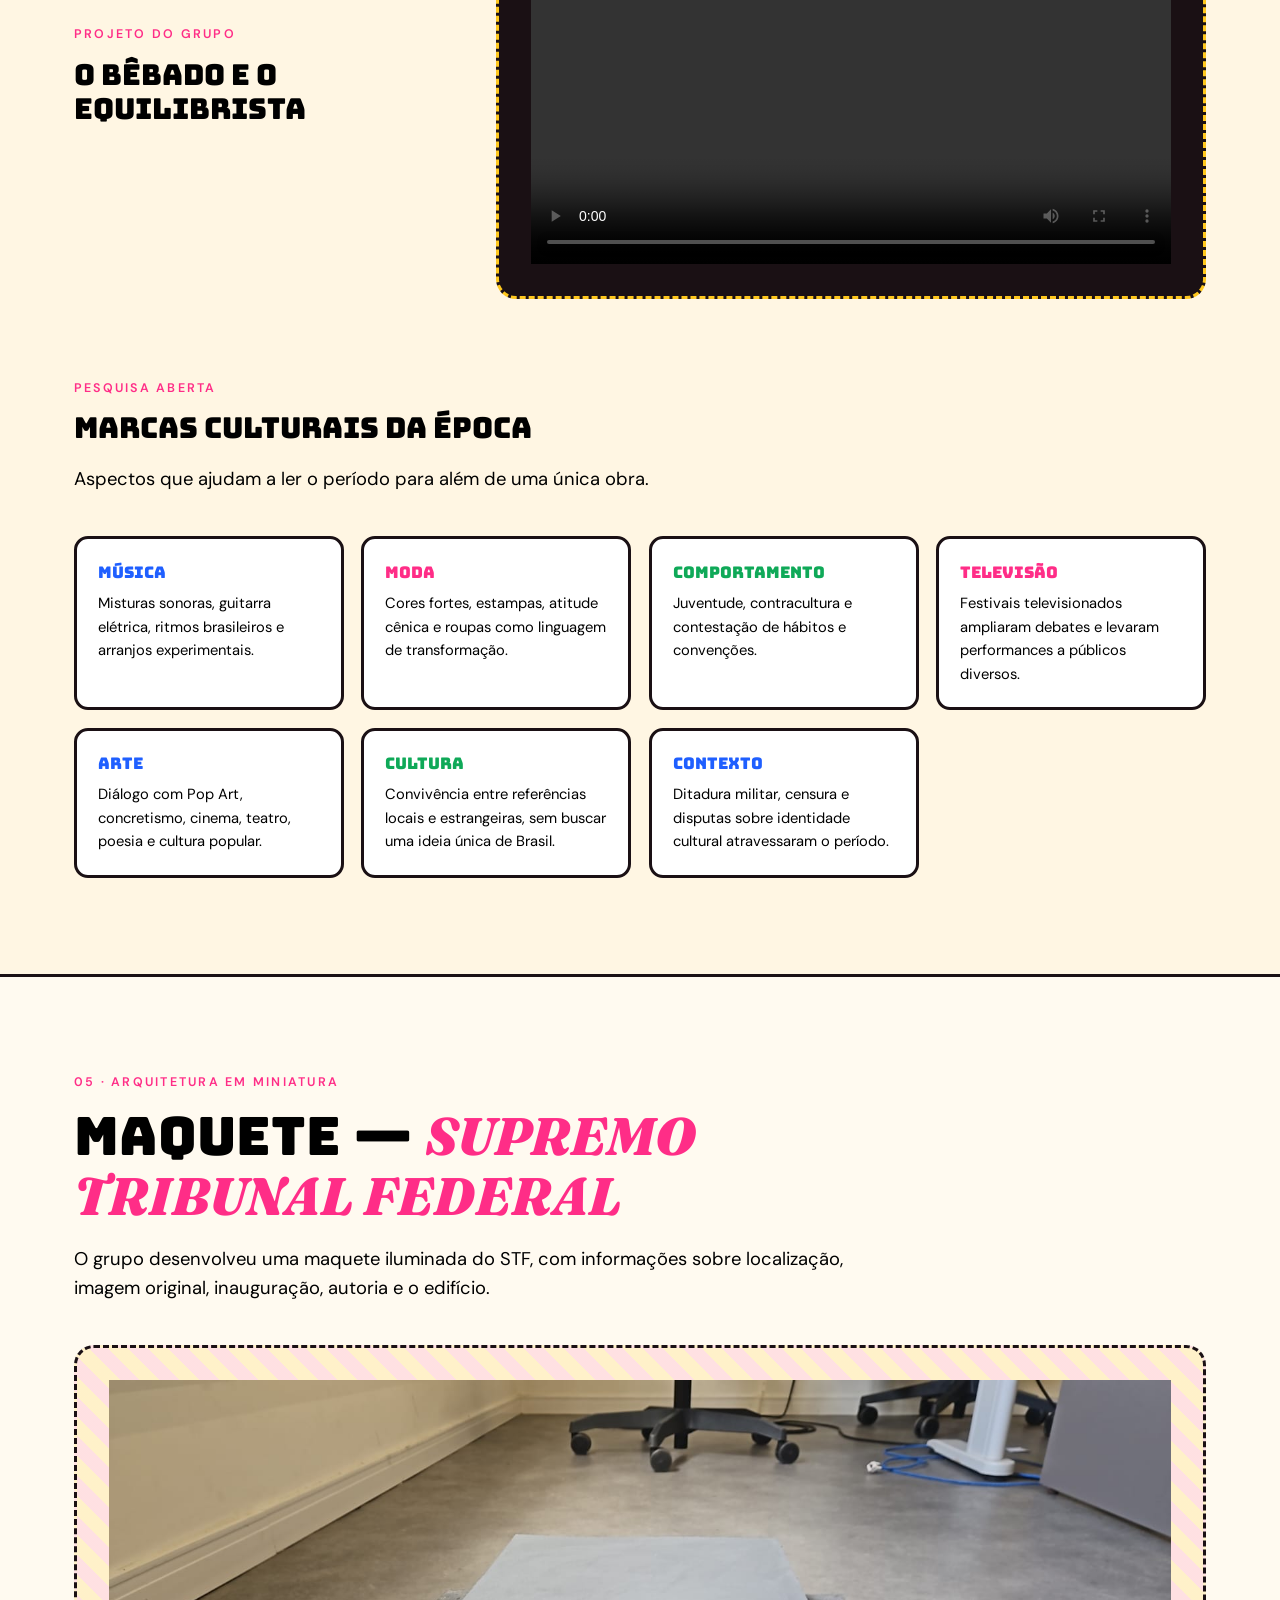
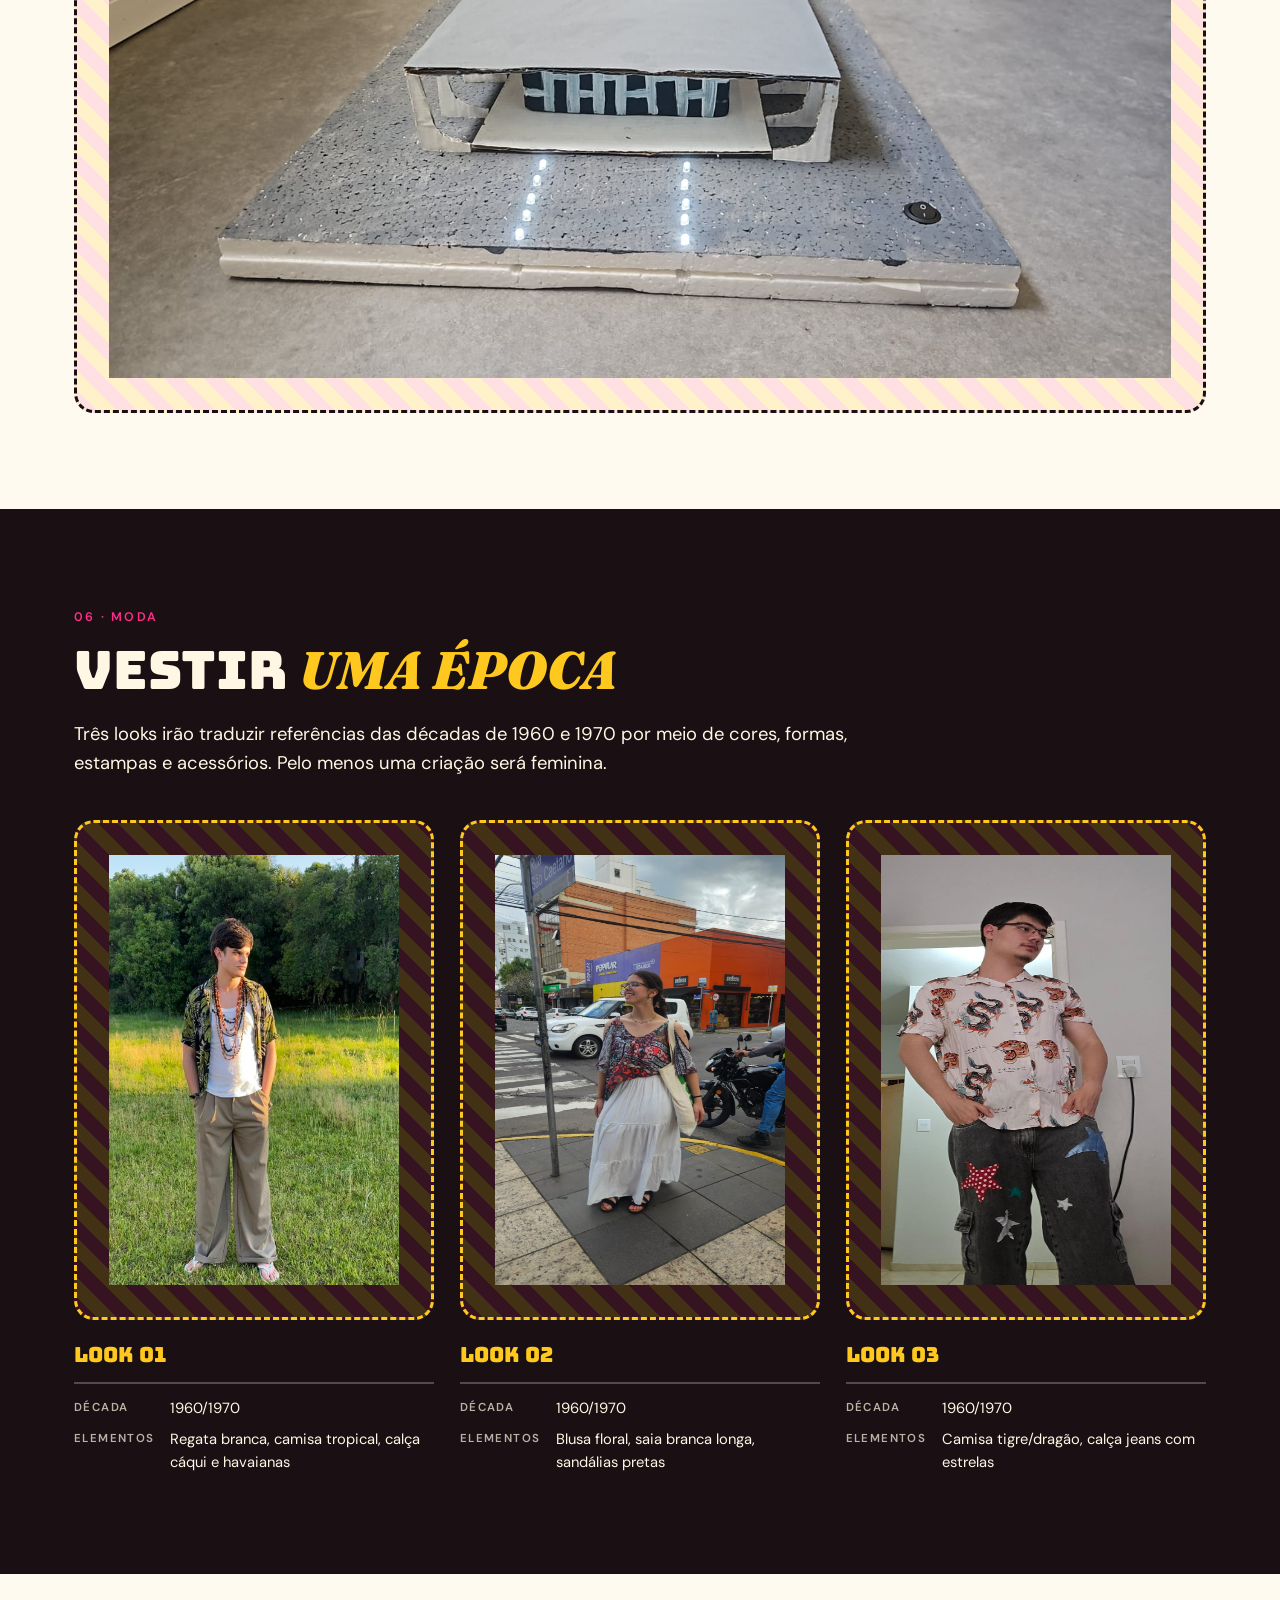
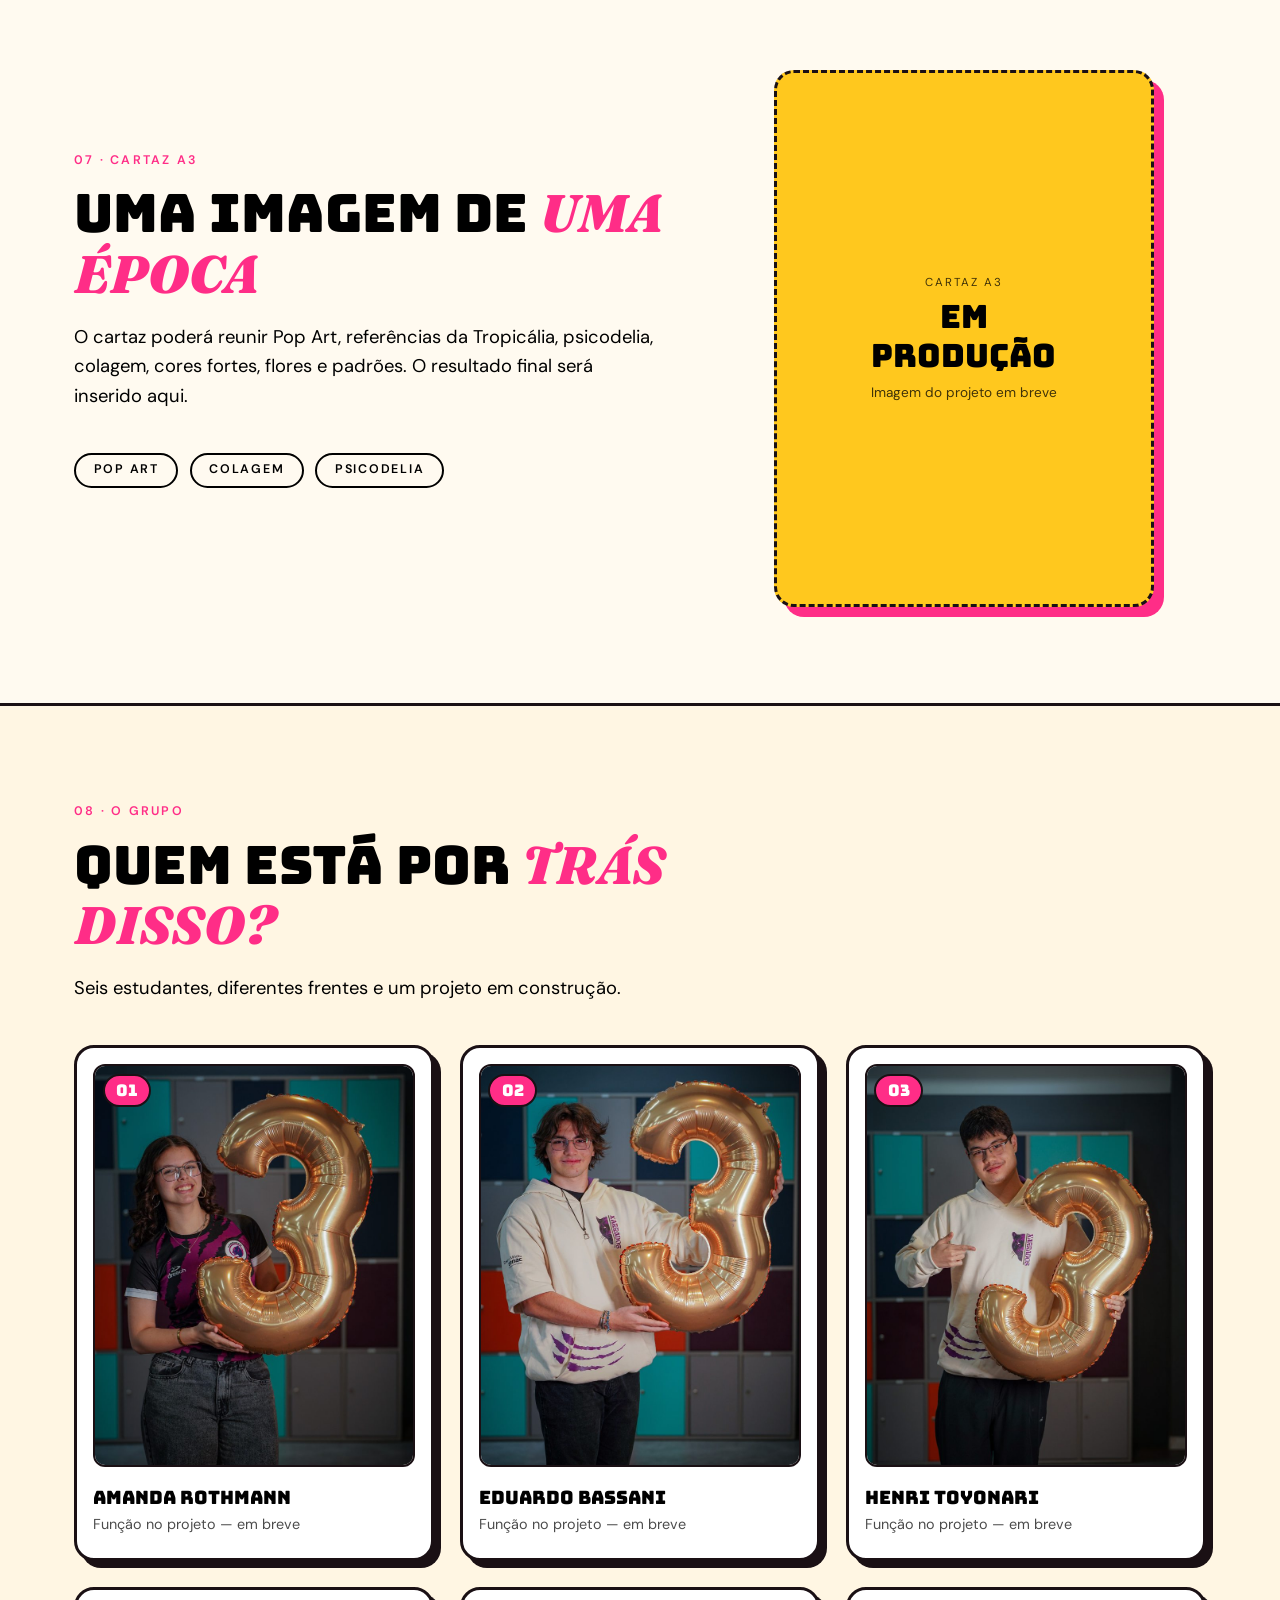
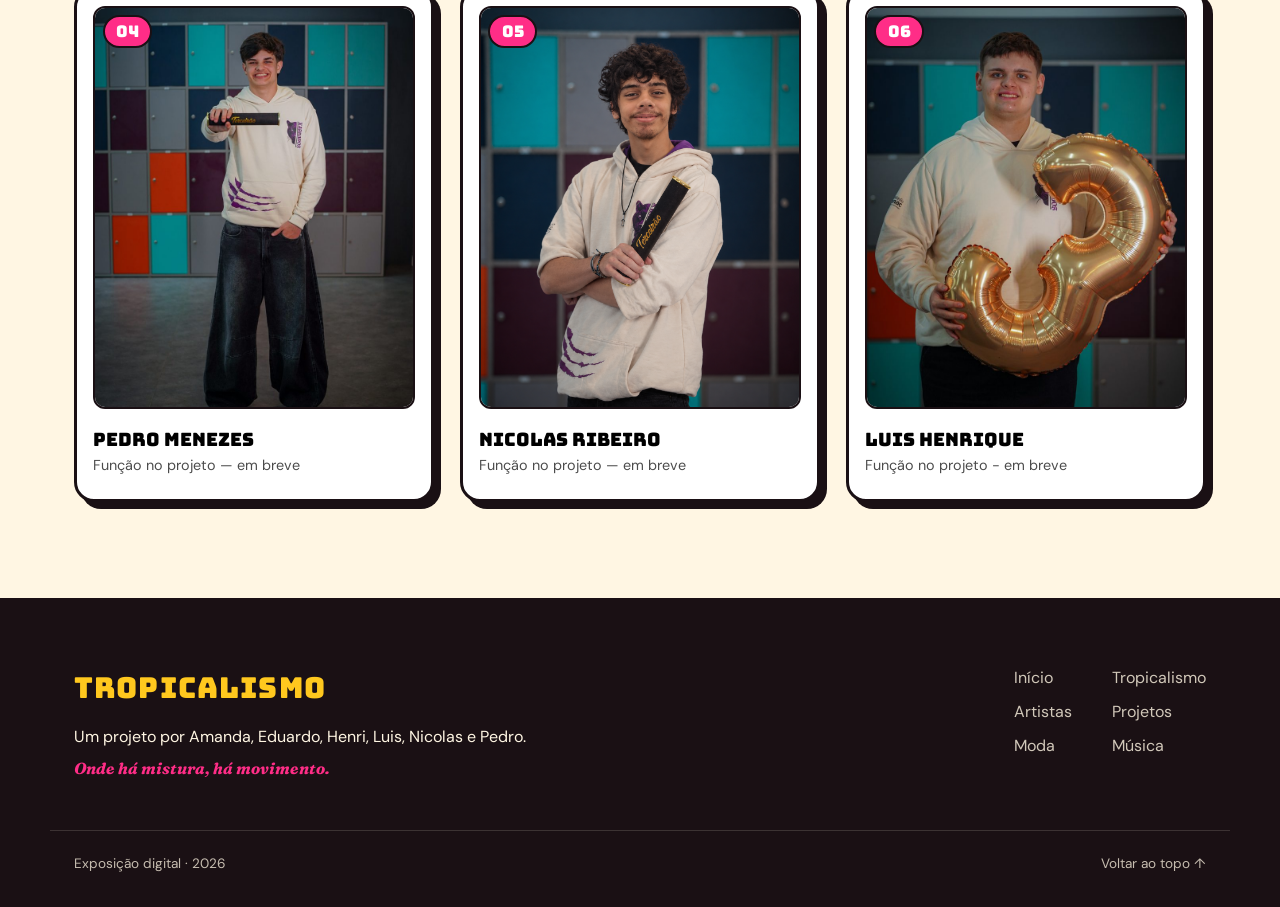
==== commit 9fd31e1e: "Atualização: tamanho de imagens dos figurinos alterado" ====
--- a/index.html
+++ b/index.html
@@ -312,7 +312,7 @@
           </article>
           <article class="look reveal">
             <img class="ph ph-tall" src="./site-tropicalismo/site/img/figurino/figurino-henri.jpg"
-              alt="Look 02 - Amanda" />
+              alt="Look 03 - Henri" />
 
             <div class="look-head">
               <h3>LOOK 03</h3>
@@ -321,7 +321,7 @@
               <dt>Década</dt>
               <dd>1960/1970</dd>
               <dt>Elementos</dt>
-              <dd>Em breve</dd>
+              <dd>Camisa tigre/dragão, calça jeans com estrelas</dd>
             </dl>
           </article>
         </div>
--- a/site-tropicalismo/site/style.css
+++ b/site-tropicalismo/site/style.css
@@ -779,6 +779,8 @@
 .ph-tall {
   border-color: var(--yellow);
   color: var(--cream);
+  height: 100%;
+  max-height: 500px;
 }
 
 .poster-grid {
